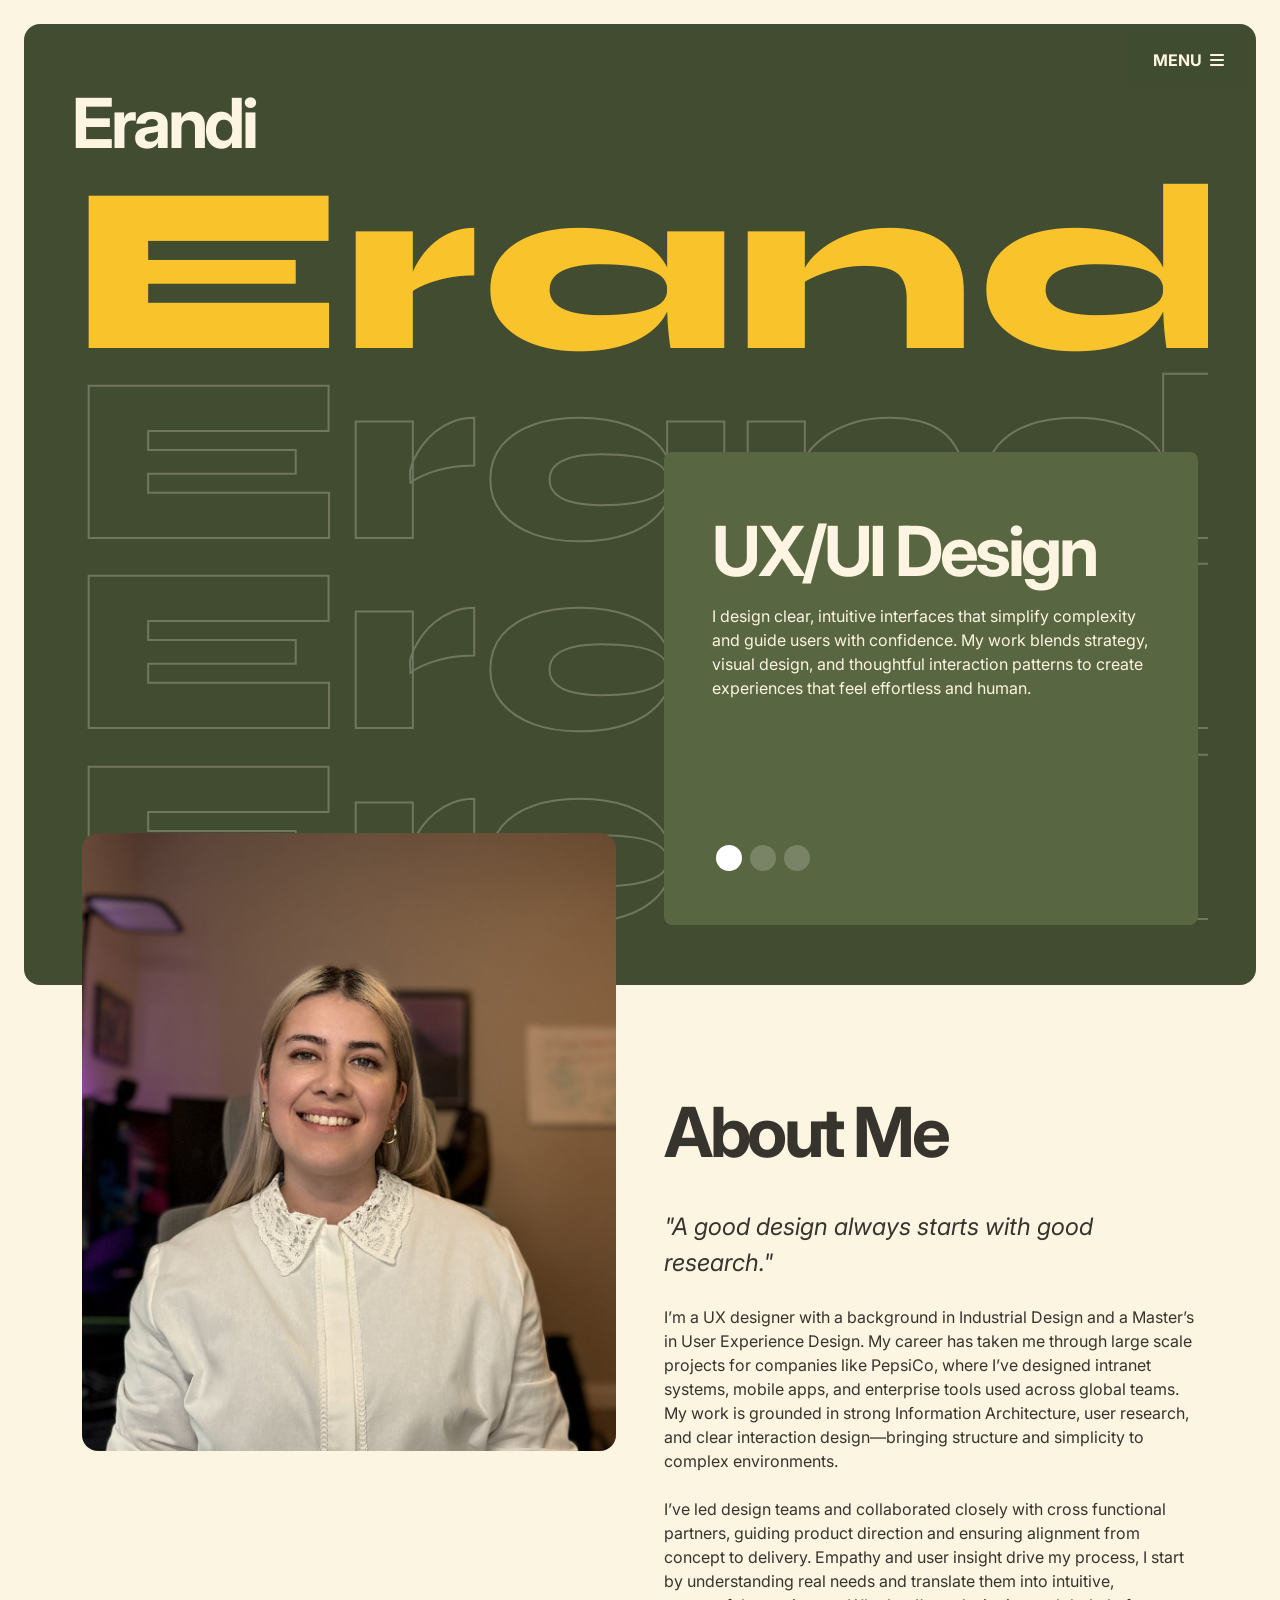
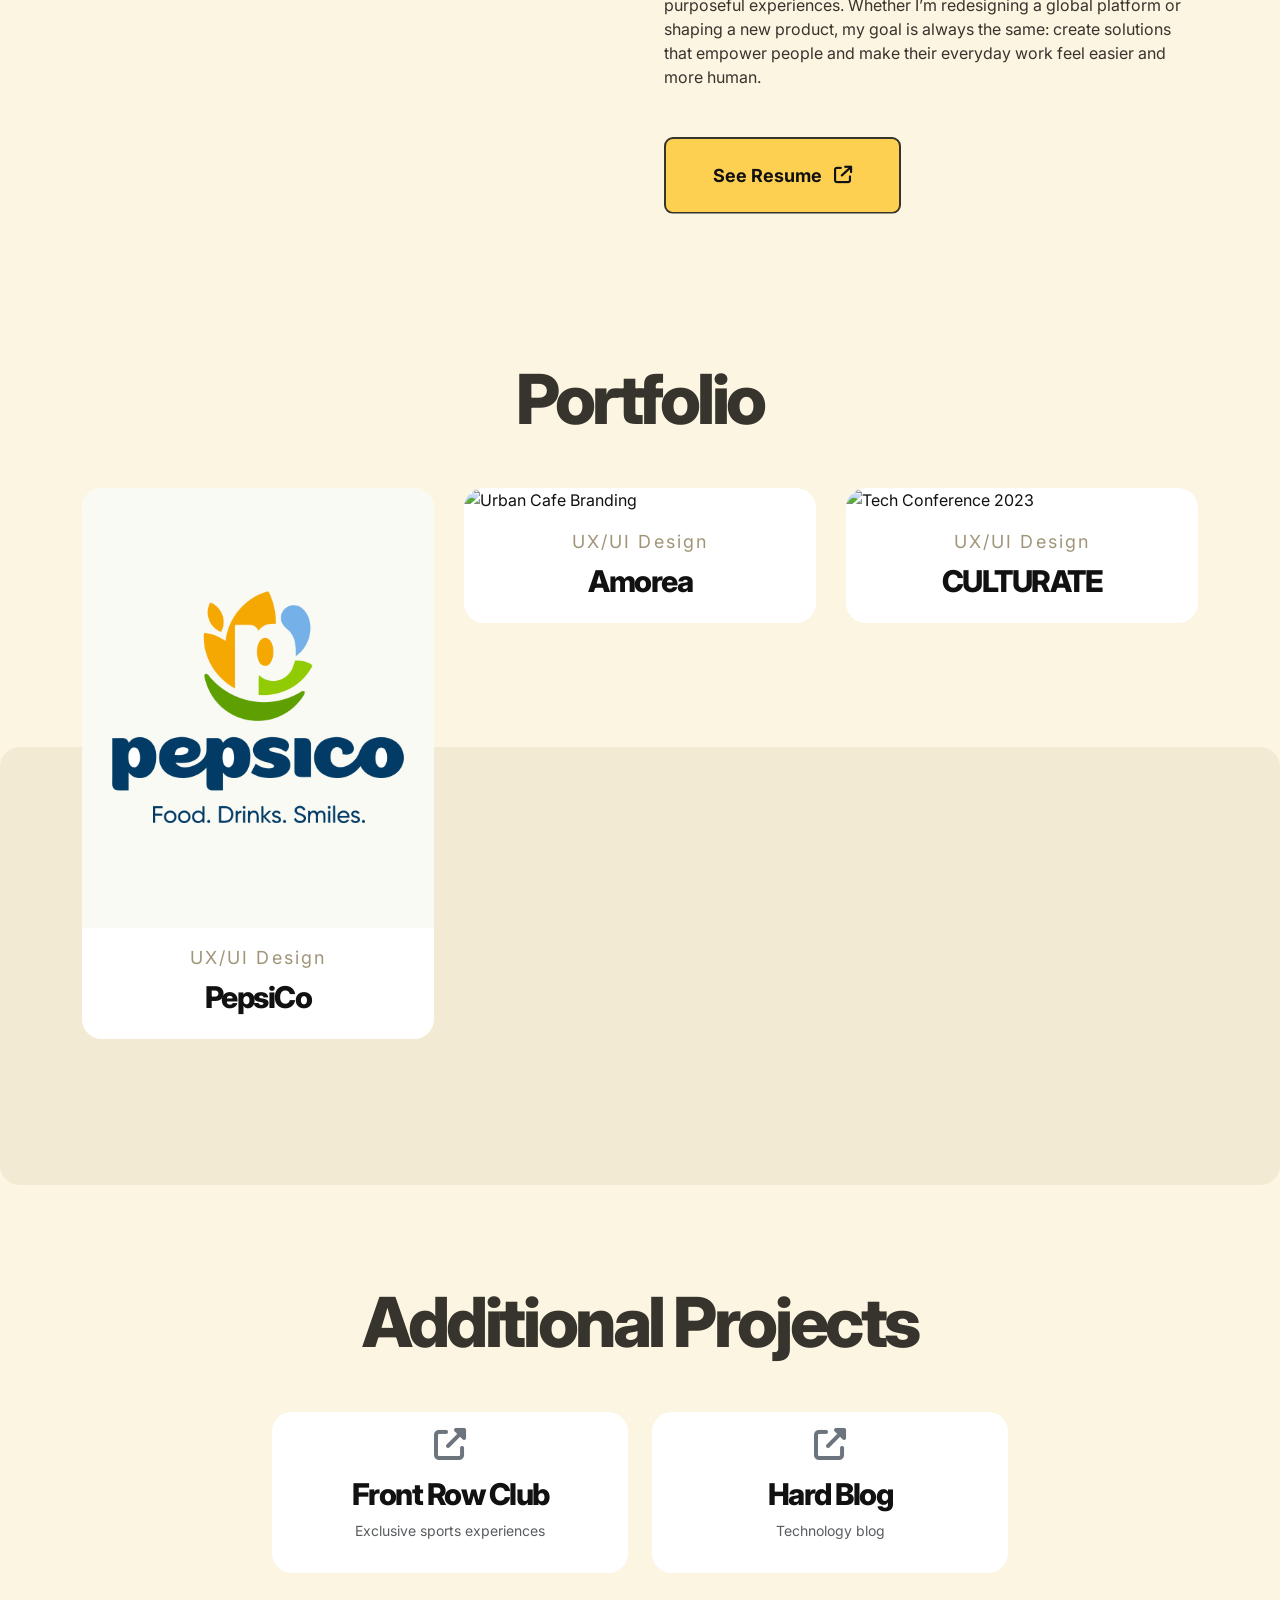
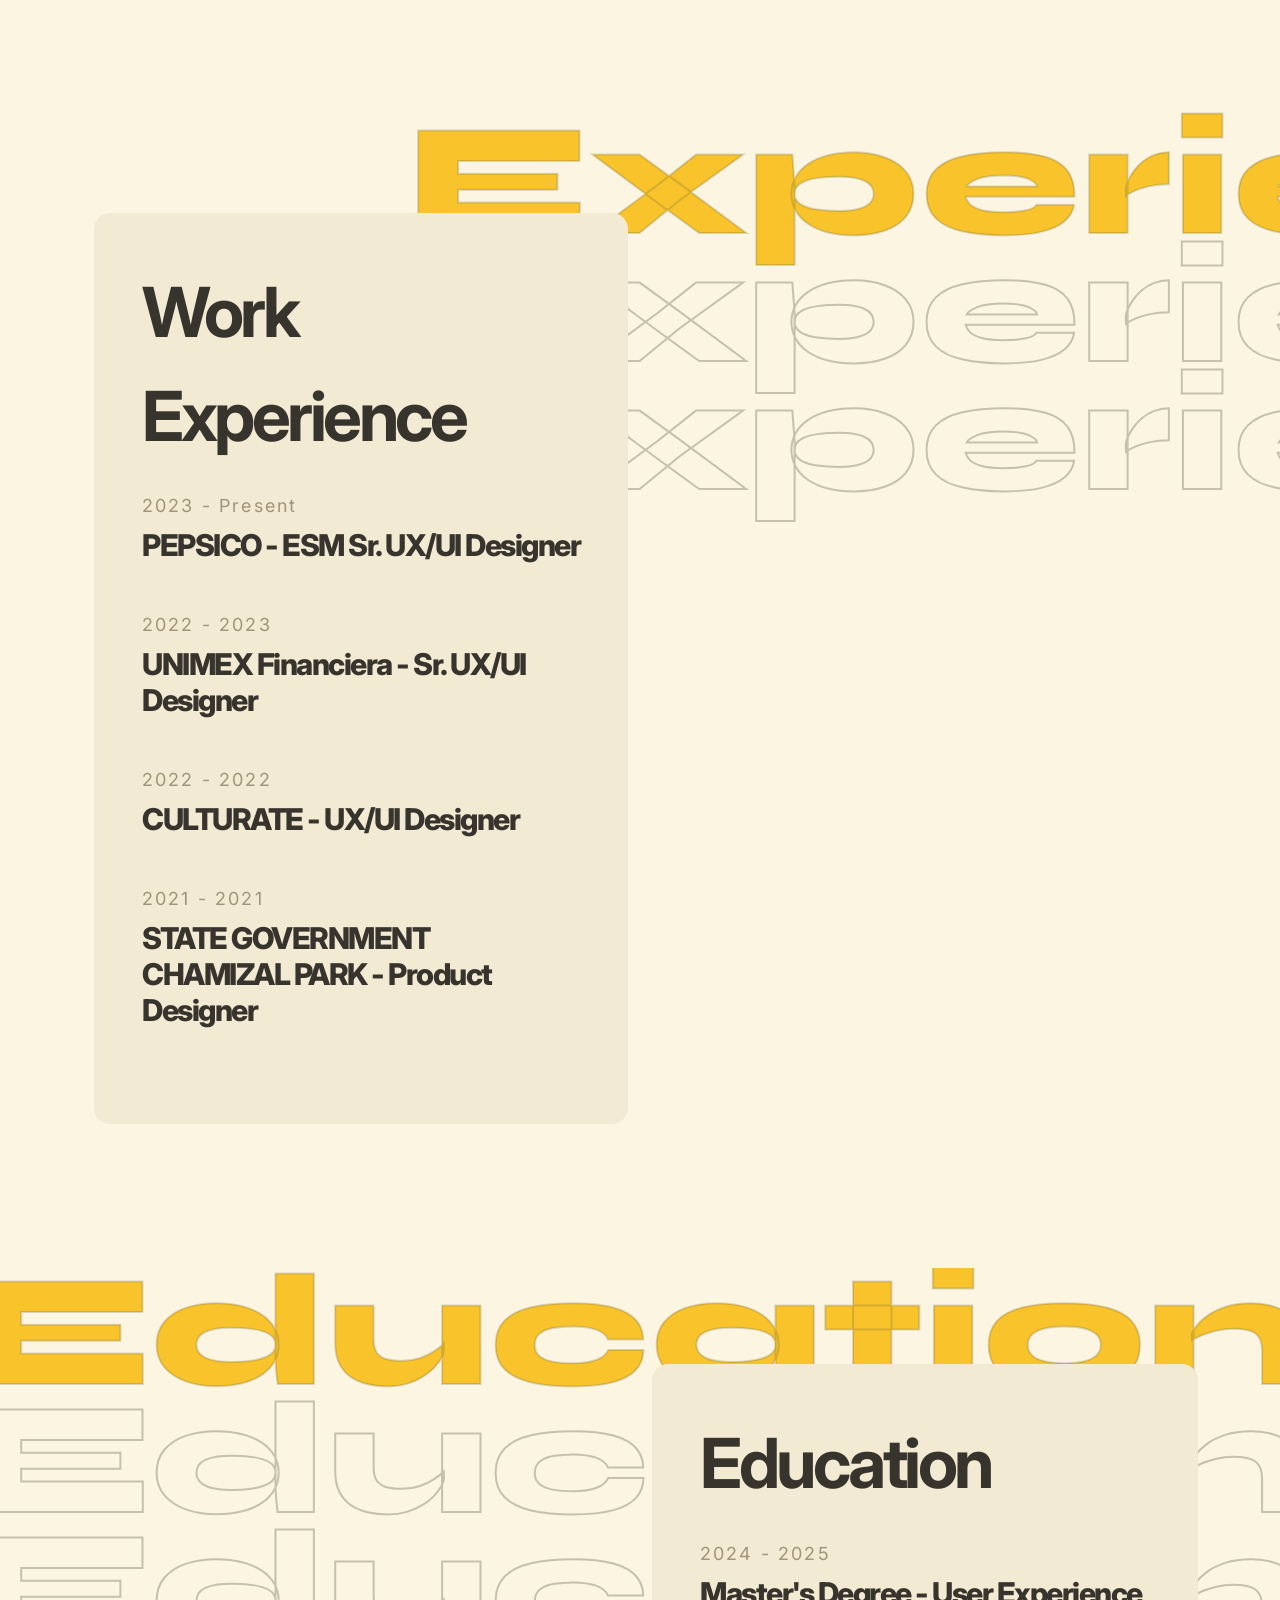
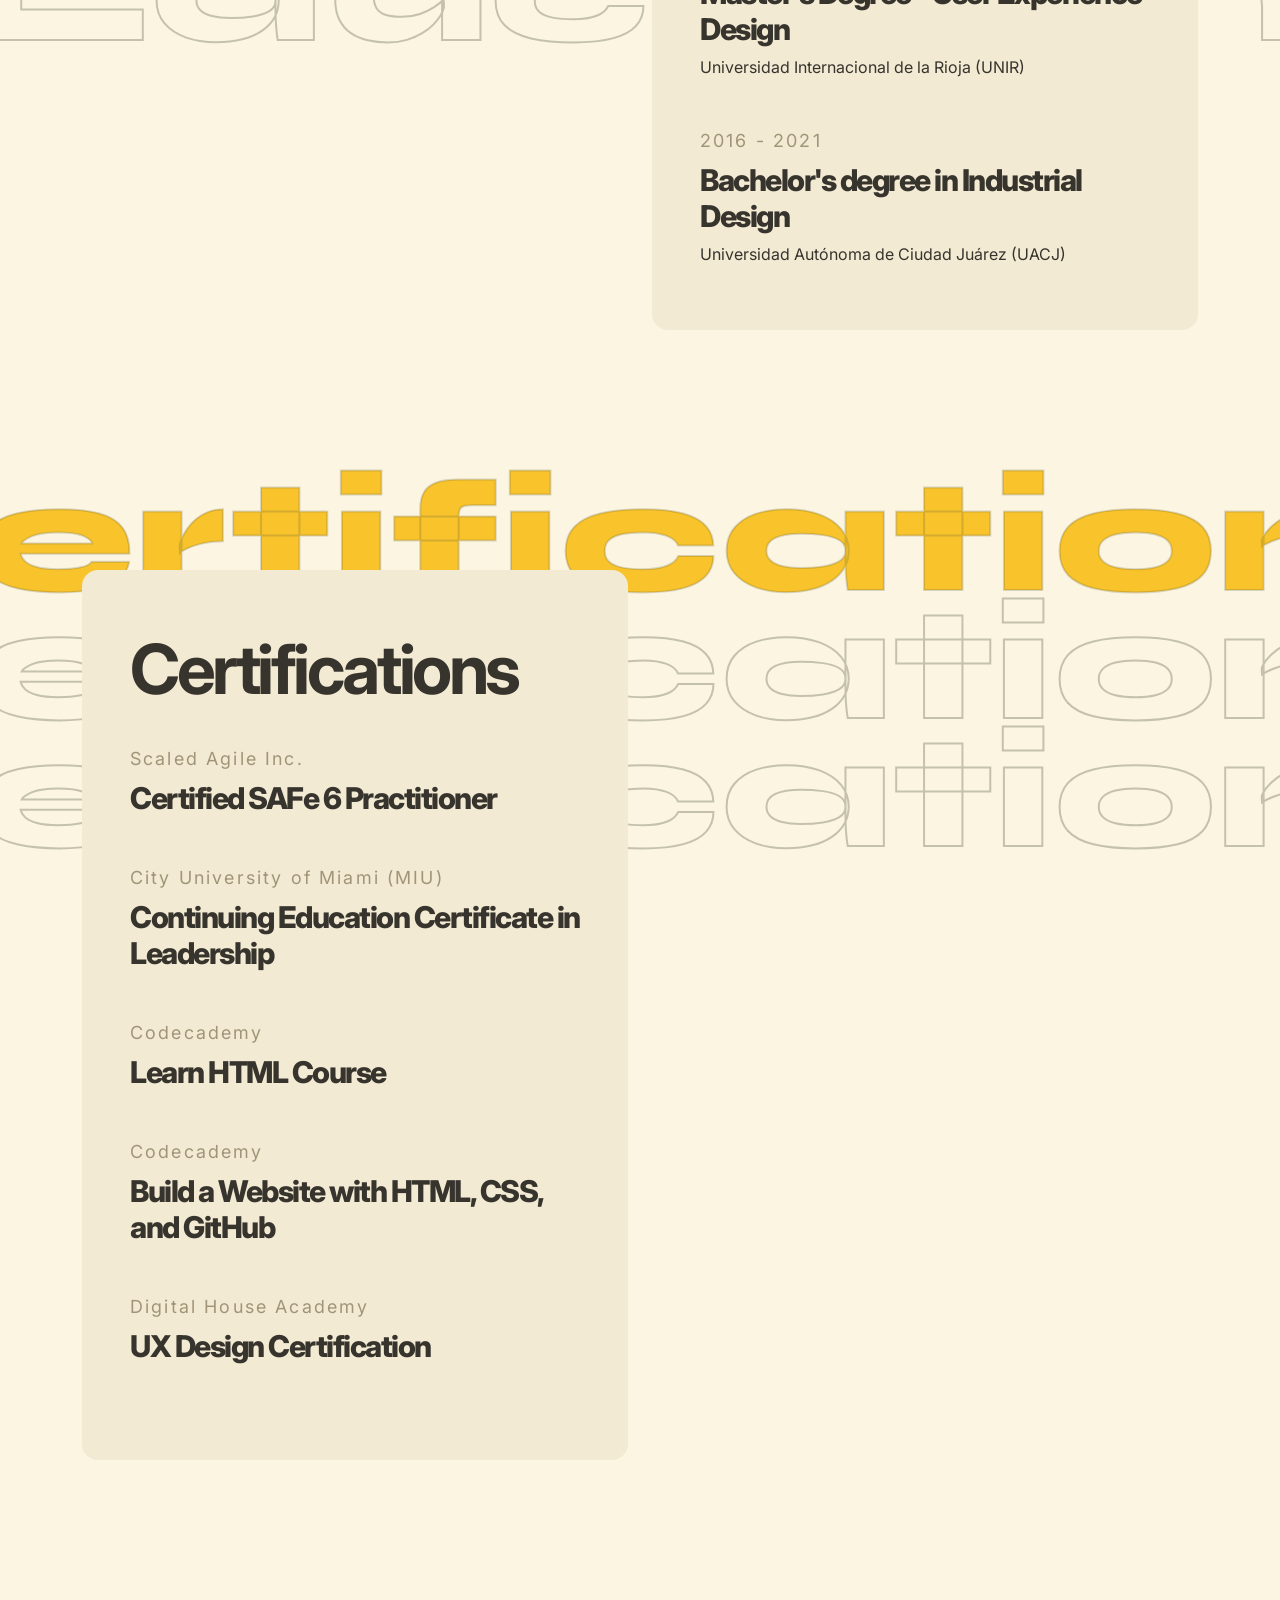
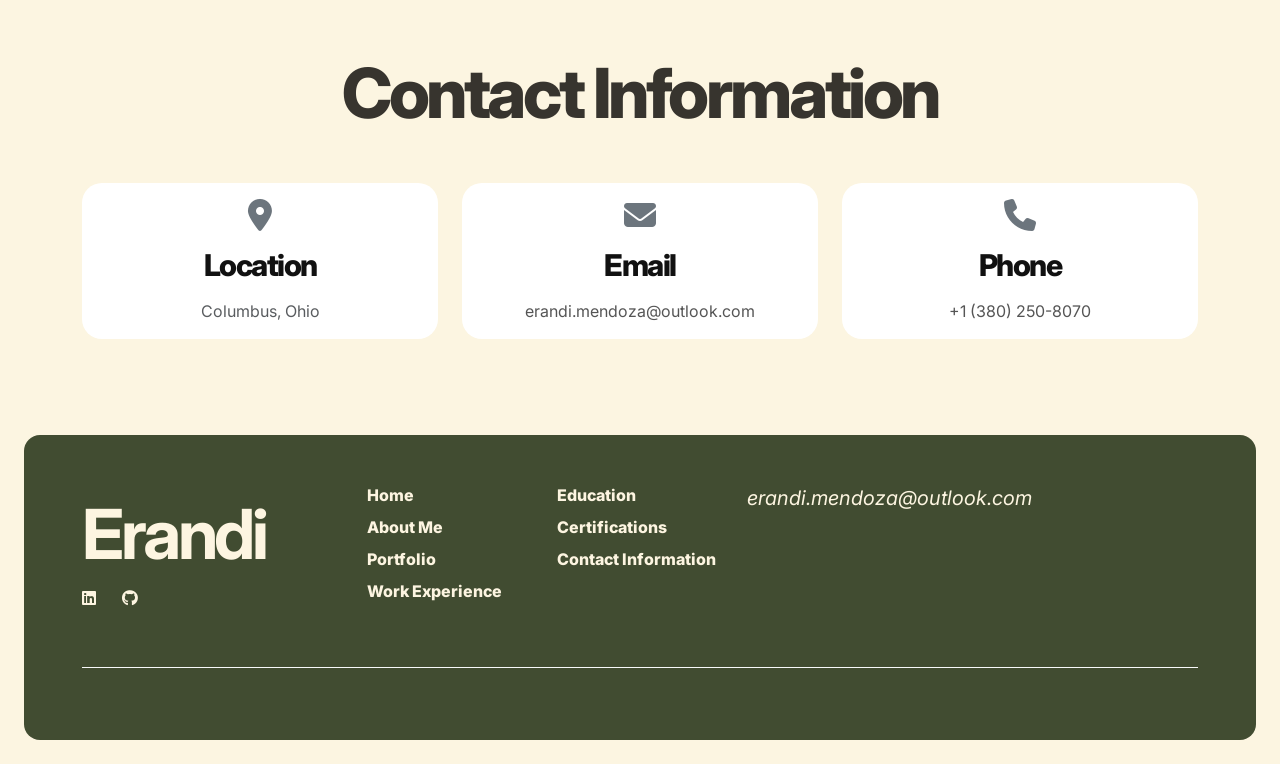
==== index.html @ 8abf5e54 "Layout changes" ====
<!DOCTYPE html>
<html lang="en">

<head>
  <meta charset="utf-8" />
  <meta name="viewport" content="width=device-width, initial-scale=1" />
  <title>Erandi M. Portfolio</title>
  <!-- Bootstrap CSS -->
  <link href="https://cdn.jsdelivr.net/npm/bootstrap@5.3.0/dist/css/bootstrap.min.css" rel="stylesheet" />
  <!-- Google Fonts -->
  <link href="https://fonts.googleapis.com/css2?family=Syne:wght@800&family=Inter:wght@400;600;700;800&display=swap"
    rel="stylesheet" />
  <!-- Font Awesome for icons -->
  <link rel="stylesheet" href="https://cdnjs.cloudflare.com/ajax/libs/font-awesome/6.4.0/css/all.min.css" />
  <!-- AOS Animation CSS -->
  <link href="https://unpkg.com/aos@2.3.1/dist/aos.css" rel="stylesheet" />
  <!-- Swiper JS CSS -->
  <link rel="stylesheet" href="https://cdn.jsdelivr.net/npm/swiper@11/swiper-bundle.min.css" />
  <!-- custom style CSS -->
  <link rel="stylesheet" href="style.css">
</head>


<body>
  <svg xmlns="http://www.w3.org/2000/svg" style="display: none;">
    <symbol xmlns="http://www.w3.org/2000/svg" id="instagram" viewBox="0 0 15 15">
      <path fill="none" stroke="currentColor"
        d="M11 3.5h1M4.5.5h6a4 4 0 0 1 4 4v6a4 4 0 0 1-4 4h-6a4 4 0 0 1-4-4v-6a4 4 0 0 1 4-4Zm3 10a3 3 0 1 1 0-6a3 3 0 0 1 0 6Z" />
    </symbol>
    <symbol xmlns="http://www.w3.org/2000/svg" id="facebook" viewBox="0 0 15 15">
      <path fill="none" stroke="currentColor"
        d="M7.5 14.5a7 7 0 1 1 0-14a7 7 0 0 1 0 14Zm0 0v-8a2 2 0 0 1 2-2h.5m-5 4h5" />
    </symbol>
    <symbol xmlns="http://www.w3.org/2000/svg" id="twitter" viewBox="0 0 15 15">
      <path fill="currentColor"
        d="m14.478 1.5l.5-.033a.5.5 0 0 0-.871-.301l.371.334Zm-.498 2.959a.5.5 0 1 0-1 0h1Zm-6.49.082h-.5h.5Zm0 .959h.5h-.5Zm-6.99 7V12a.5.5 0 0 0-.278.916L.5 12.5Zm.998-11l.469-.175a.5.5 0 0 0-.916-.048l.447.223Zm3.994 9l.354.353a.5.5 0 0 0-.195-.827l-.159.474Zm7.224-8.027l-.37.336l.18.199l.265-.04l-.075-.495Zm1.264-.94c.051.778.003 1.25-.123 1.606c-.122.345-.336.629-.723 1l.692.722c.438-.42.776-.832.974-1.388c.193-.546.232-1.178.177-2.006l-.998.066Zm0 3.654V4.46h-1v.728h1Zm-6.99-.646V5.5h1v-.959h-1Zm0 .959V6h1v-.5h-1ZM10.525 1a3.539 3.539 0 0 0-3.537 3.541h1A2.539 2.539 0 0 1 10.526 2V1Zm2.454 4.187C12.98 9.503 9.487 13 5.18 13v1c4.86 0 8.8-3.946 8.8-8.813h-1ZM1.03 1.675C1.574 3.127 3.614 6 7.49 6V5C4.174 5 2.421 2.54 1.966 1.325l-.937.35Zm.021-.398C.004 3.373-.157 5.407.604 7.139c.759 1.727 2.392 3.055 4.73 3.835l.317-.948c-2.155-.72-3.518-1.892-4.132-3.29c-.612-1.393-.523-3.11.427-5.013l-.895-.446Zm4.087 8.87C4.536 10.75 2.726 12 .5 12v1c2.566 0 4.617-1.416 5.346-2.147l-.708-.706Zm7.949-8.009A3.445 3.445 0 0 0 10.526 1v1c.721 0 1.37.311 1.82.809l.74-.671Zm-.296.83a3.513 3.513 0 0 0 2.06-1.134l-.744-.668a2.514 2.514 0 0 1-1.466.813l.15.989ZM.222 12.916C1.863 14.01 3.583 14 5.18 14v-1c-1.63 0-3.048-.011-4.402-.916l-.556.832Z" />
    </symbol>
    <symbol xmlns="http://www.w3.org/2000/svg" id="pinterest" viewBox="0 0 15 15">
      <path fill="none" stroke="currentColor"
        d="m4.5 13.5l3-7m-3.236 3a2.989 2.989 0 0 1-.764-2V7A3.5 3.5 0 0 1 7 3.5h1A3.5 3.5 0 0 1 11.5 7v.5a3 3 0 0 1-3 3a2.081 2.081 0 0 1-1.974-1.423L6.5 9m1 5.5a7 7 0 1 1 0-14a7 7 0 0 1 0 14Z" />
    </symbol>
    <symbol xmlns="http://www.w3.org/2000/svg" id="youtube" viewBox="0 0 15 15">
      <path fill="currentColor"
        d="m1.61 12.738l-.104.489l.105-.489Zm11.78 0l.104.489l-.105-.489Zm0-10.476l.104-.489l-.105.489Zm-11.78 0l.106.489l-.105-.489ZM6.5 5.5l.277-.416A.5.5 0 0 0 6 5.5h.5Zm0 4H6a.5.5 0 0 0 .777.416L6.5 9.5Zm3-2l.277.416a.5.5 0 0 0 0-.832L9.5 7.5ZM0 3.636v7.728h1V3.636H0Zm15 7.728V3.636h-1v7.728h1ZM1.506 13.227c3.951.847 8.037.847 11.988 0l-.21-.978a27.605 27.605 0 0 1-11.568 0l-.21.978ZM13.494 1.773a28.606 28.606 0 0 0-11.988 0l.21.978a27.607 27.607 0 0 1 11.568 0l.21-.978ZM15 3.636c0-.898-.628-1.675-1.506-1.863l-.21.978c.418.09.716.458.716.885h1Zm-1 7.728a.905.905 0 0 1-.716.885l.21.978A1.905 1.905 0 0 0 15 11.364h-1Zm-14 0c0 .898.628 1.675 1.506 1.863l.21-.978A.905.905 0 0 1 1 11.364H0Zm1-7.728c0-.427.298-.796.716-.885l-.21-.978A1.905 1.905 0 0 0 0 3.636h1ZM6 5.5v4h1v-4H6Zm.777 4.416l3-2l-.554-.832l-3 2l.554.832Zm3-2.832l-3-2l-.554.832l3 2l.554-.832Z" />
    </symbol>
    <symbol xmlns="http://www.w3.org/2000/svg" id="dribble" viewBox="0 0 15 15">
      <path fill="none" stroke="currentColor" stroke-linecap="round" stroke-linejoin="round"
        d="M4.839 1.024c3.346 4.041 5.096 7.922 5.704 12.782M.533 6.82c5.985-.138 9.402-1.083 11.97-4.216M2.7 12.594c3.221-4.902 7.171-5.65 11.755-4.293M14.5 7.5a7 7 0 1 0-14 0a7 7 0 0 0 14 0Z" />
    </symbol>
    <symbol xmlns="http://www.w3.org/2000/svg" id="calendar" viewBox="0 0 24 24">
      <g fill="none" stroke="currentColor" stroke-linecap="round" stroke-linejoin="round" stroke-width="2">
        <rect width="20" height="18" x="2" y="4" rx="4" />
        <path d="M8 2v4m8-4v4M2 10h20" />
      </g>
    </symbol>
    <symbol xmlns="http://www.w3.org/2000/svg" id="shopping-bag" viewBox="0 0 24 24">
      <g fill="none" stroke="currentColor" stroke-linecap="round" stroke-linejoin="round" stroke-width="2">
        <path
          d="M3.977 9.84A2 2 0 0 1 5.971 8h12.058a2 2 0 0 1 1.994 1.84l.803 10A2 2 0 0 1 18.833 22H5.167a2 2 0 0 1-1.993-2.16l.803-10Z" />
        <path d="M16 11V6a4 4 0 0 0-4-4v0a4 4 0 0 0-4 4v5" />
      </g>
    </symbol>
    <symbol xmlns="http://www.w3.org/2000/svg" id="gift" viewBox="0 0 24 24">
      <g fill="none" stroke="currentColor" stroke-linecap="round" stroke-linejoin="round" stroke-width="2">
        <rect width="18" height="14" x="3" y="8" rx="2" />
        <path d="M12 5a3 3 0 1 0-3 3m6 0a3 3 0 1 0-3-3m0 0v17m9-7H3" />
      </g>
    </symbol>
    <symbol xmlns="http://www.w3.org/2000/svg" id="arrow-cycle" viewBox="0 0 24 24">
      <g fill="none" stroke="currentColor" stroke-linecap="round" stroke-linejoin="round" stroke-width="2">
        <path
          d="M22 12c0 6-4.39 10-9.806 10C7.792 22 4.24 19.665 3 16m-1-4C2 6 6.39 2 11.806 2C16.209 2 19.76 4.335 21 8" />
        <path d="m7 17l-4-1l-1 4M17 7l4 1l1-4" />
      </g>
    </symbol>
    <symbol xmlns="http://www.w3.org/2000/svg" id="link" viewBox="0 0 24 24">
      <path fill="currentColor"
        d="M12 19a1 1 0 1 0-1-1a1 1 0 0 0 1 1Zm5 0a1 1 0 1 0-1-1a1 1 0 0 0 1 1Zm0-4a1 1 0 1 0-1-1a1 1 0 0 0 1 1Zm-5 0a1 1 0 1 0-1-1a1 1 0 0 0 1 1Zm7-12h-1V2a1 1 0 0 0-2 0v1H8V2a1 1 0 0 0-2 0v1H5a3 3 0 0 0-3 3v14a3 3 0 0 0 3 3h14a3 3 0 0 0 3-3V6a3 3 0 0 0-3-3Zm1 17a1 1 0 0 1-1 1H5a1 1 0 0 1-1-1v-9h16Zm0-11H4V6a1 1 0 0 1 1-1h1v1a1 1 0 0 0 2 0V5h8v1a1 1 0 0 0 2 0V5h1a1 1 0 0 1 1 1ZM7 15a1 1 0 1 0-1-1a1 1 0 0 0 1 1Zm0 4a1 1 0 1 0-1-1a1 1 0 0 0 1 1Z" />
    </symbol>
    <symbol xmlns="http://www.w3.org/2000/svg" id="arrow-left" viewBox="0 0 24 24">
      <path fill="currentColor"
        d="M17 11H9.41l3.3-3.29a1 1 0 1 0-1.42-1.42l-5 5a1 1 0 0 0-.21.33a1 1 0 0 0 0 .76a1 1 0 0 0 .21.33l5 5a1 1 0 0 0 1.42 0a1 1 0 0 0 0-1.42L9.41 13H17a1 1 0 0 0 0-2Z" />
    </symbol>
    <symbol xmlns="http://www.w3.org/2000/svg" id="arrow-right" viewBox="0 0 24 24">
      <path fill="currentColor"
        d="M17.92 11.62a1 1 0 0 0-.21-.33l-5-5a1 1 0 0 0-1.42 1.42l3.3 3.29H7a1 1 0 0 0 0 2h7.59l-3.3 3.29a1 1 0 0 0 0 1.42a1 1 0 0 0 1.42 0l5-5a1 1 0 0 0 .21-.33a1 1 0 0 0 0-.76Z" />
    </symbol>
    <symbol xmlns="http://www.w3.org/2000/svg" id="play" viewBox="0 0 24 24">
      <g fill="none" fill-rule="evenodd">
        <path
          d="M24 0v24H0V0h24ZM12.593 23.258l-.011.002l-.071.035l-.02.004l-.014-.004l-.071-.035c-.01-.004-.019-.001-.024.005l-.004.01l-.017.428l.005.02l.01.013l.104.074l.015.004l.012-.004l.104-.074l.012-.016l.004-.017l-.017-.427c-.002-.01-.009-.017-.017-.018Zm.265-.113l-.013.002l-.185.093l-.01.01l-.003.011l.018.43l.005.012l.008.007l.201.093c.012.004.023 0 .029-.008l.004-.014l-.034-.614c-.003-.012-.01-.02-.02-.022Zm-.715.002a.023.023 0 0 0-.027.006l-.006.014l-.034.614c0 .012.007.02.017.024l.015-.002l.201-.093l.01-.008l.004-.011l.017-.43l-.003-.012l-.01-.01l-.184-.092Z" />
        <path fill="currentColor"
          d="M5.669 4.76a1.469 1.469 0 0 1 2.04-1.177c1.062.454 3.442 1.533 6.462 3.276c3.021 1.744 5.146 3.267 6.069 3.958c.788.591.79 1.763.001 2.356c-.914.687-3.013 2.19-6.07 3.956c-3.06 1.766-5.412 2.832-6.464 3.28c-.906.387-1.92-.2-2.038-1.177c-.138-1.142-.396-3.735-.396-7.237c0-3.5.257-6.092.396-7.235Z" />
      </g>
    </symbol>
    <symbol xmlns="http://www.w3.org/2000/svg" id="category" viewBox="0 0 24 24">
      <path fill="currentColor"
        d="M19 5.5h-6.28l-.32-1a3 3 0 0 0-2.84-2H5a3 3 0 0 0-3 3v13a3 3 0 0 0 3 3h14a3 3 0 0 0 3-3v-10a3 3 0 0 0-3-3Zm1 13a1 1 0 0 1-1 1H5a1 1 0 0 1-1-1v-13a1 1 0 0 1 1-1h4.56a1 1 0 0 1 .95.68l.54 1.64a1 1 0 0 0 .95.68h7a1 1 0 0 1 1 1Z" />
    </symbol>
    <symbol xmlns="http://www.w3.org/2000/svg" id="calendar" viewBox="0 0 24 24">
      <path fill="currentColor"
        d="M19 4h-2V3a1 1 0 0 0-2 0v1H9V3a1 1 0 0 0-2 0v1H5a3 3 0 0 0-3 3v12a3 3 0 0 0 3 3h14a3 3 0 0 0 3-3V7a3 3 0 0 0-3-3Zm1 15a1 1 0 0 1-1 1H5a1 1 0 0 1-1-1v-7h16Zm0-9H4V7a1 1 0 0 1 1-1h2v1a1 1 0 0 0 2 0V6h6v1a1 1 0 0 0 2 0V6h2a1 1 0 0 1 1 1Z" />
    </symbol>
    <symbol xmlns="http://www.w3.org/2000/svg" id="heart" viewBox="0 0 24 24">
      <path fill="currentColor"
        d="M20.16 4.61A6.27 6.27 0 0 0 12 4a6.27 6.27 0 0 0-8.16 9.48l7.45 7.45a1 1 0 0 0 1.42 0l7.45-7.45a6.27 6.27 0 0 0 0-8.87Zm-1.41 7.46L12 18.81l-6.75-6.74a4.28 4.28 0 0 1 3-7.3a4.25 4.25 0 0 1 3 1.25a1 1 0 0 0 1.42 0a4.27 4.27 0 0 1 6 6.05Z" />
    </symbol>
    <symbol xmlns="http://www.w3.org/2000/svg" id="plus" viewBox="0 0 24 24">
      <path fill="currentColor" d="M19 11h-6V5a1 1 0 0 0-2 0v6H5a1 1 0 0 0 0 2h6v6a1 1 0 0 0 2 0v-6h6a1 1 0 0 0 0-2Z" />
    </symbol>
    <symbol xmlns="http://www.w3.org/2000/svg" id="minus" viewBox="0 0 24 24">
      <path fill="currentColor" d="M19 11H5a1 1 0 0 0 0 2h14a1 1 0 0 0 0-2Z" />
    </symbol>
    <symbol xmlns="http://www.w3.org/2000/svg" id="cart" viewBox="0 0 24 24">
      <path fill="currentColor"
        d="M8.5 19a1.5 1.5 0 1 0 1.5 1.5A1.5 1.5 0 0 0 8.5 19ZM19 16H7a1 1 0 0 1 0-2h8.491a3.013 3.013 0 0 0 2.885-2.176l1.585-5.55A1 1 0 0 0 19 5H6.74a3.007 3.007 0 0 0-2.82-2H3a1 1 0 0 0 0 2h.921a1.005 1.005 0 0 1 .962.725l.155.545v.005l1.641 5.742A3 3 0 0 0 7 18h12a1 1 0 0 0 0-2Zm-1.326-9l-1.22 4.274a1.005 1.005 0 0 1-.963.726H8.754l-.255-.892L7.326 7ZM16.5 19a1.5 1.5 0 1 0 1.5 1.5a1.5 1.5 0 0 0-1.5-1.5Z" />
    </symbol>
    <symbol xmlns="http://www.w3.org/2000/svg" id="check" viewBox="0 0 24 24">
      <path fill="currentColor"
        d="M18.71 7.21a1 1 0 0 0-1.42 0l-7.45 7.46l-3.13-3.14A1 1 0 1 0 5.29 13l3.84 3.84a1 1 0 0 0 1.42 0l8.16-8.16a1 1 0 0 0 0-1.47Z" />
    </symbol>
    <symbol xmlns="http://www.w3.org/2000/svg" id="trash" viewBox="0 0 24 24">
      <path fill="currentColor"
        d="M10 18a1 1 0 0 0 1-1v-6a1 1 0 0 0-2 0v6a1 1 0 0 0 1 1ZM20 6h-4V5a3 3 0 0 0-3-3h-2a3 3 0 0 0-3 3v1H4a1 1 0 0 0 0 2h1v11a3 3 0 0 0 3 3h8a3 3 0 0 0 3-3V8h1a1 1 0 0 0 0-2ZM10 5a1 1 0 0 1 1-1h2a1 1 0 0 1 1 1v1h-4Zm7 14a1 1 0 0 1-1 1H8a1 1 0 0 1-1-1V8h10Zm-3-1a1 1 0 0 0 1-1v-6a1 1 0 0 0-2 0v6a1 1 0 0 0 1 1Z" />
    </symbol>
    <symbol xmlns="http://www.w3.org/2000/svg" id="star-outline" viewBox="0 0 15 15">
      <path fill="none" stroke="currentColor" stroke-linecap="round" stroke-linejoin="round"
        d="M7.5 9.804L5.337 11l.413-2.533L4 6.674l2.418-.37L7.5 4l1.082 2.304l2.418.37l-1.75 1.793L9.663 11L7.5 9.804Z" />
    </symbol>
    <symbol xmlns="http://www.w3.org/2000/svg" id="star-solid" viewBox="0 0 15 15">
      <path fill="currentColor"
        d="M7.953 3.788a.5.5 0 0 0-.906 0L6.08 5.85l-2.154.33a.5.5 0 0 0-.283.843l1.574 1.613l-.373 2.284a.5.5 0 0 0 .736.518l1.92-1.063l1.921 1.063a.5.5 0 0 0 .736-.519l-.373-2.283l1.574-1.613a.5.5 0 0 0-.283-.844L8.921 5.85l-.968-2.062Z" />
    </symbol>
    <symbol xmlns="http://www.w3.org/2000/svg" id="search" viewBox="0 0 24 24">
      <path fill="currentColor"
        d="M21.71 20.29L18 16.61A9 9 0 1 0 16.61 18l3.68 3.68a1 1 0 0 0 1.42 0a1 1 0 0 0 0-1.39ZM11 18a7 7 0 1 1 7-7a7 7 0 0 1-7 7Z" />
    </symbol>
    <symbol xmlns="http://www.w3.org/2000/svg" id="user" viewBox="0 0 24 24">
      <path fill="currentColor"
        d="M15.71 12.71a6 6 0 1 0-7.42 0a10 10 0 0 0-6.22 8.18a1 1 0 0 0 2 .22a8 8 0 0 1 15.9 0a1 1 0 0 0 1 .89h.11a1 1 0 0 0 .88-1.1a10 10 0 0 0-6.25-8.19ZM12 12a4 4 0 1 1 4-4a4 4 0 0 1-4 4Z" />
    </symbol>
    <symbol xmlns="http://www.w3.org/2000/svg" id="close" viewBox="0 0 15 15">
      <path fill="currentColor"
        d="M7.953 3.788a.5.5 0 0 0-.906 0L6.08 5.85l-2.154.33a.5.5 0 0 0-.283.843l1.574 1.613l-.373 2.284a.5.5 0 0 0 .736.518l1.92-1.063l1.921 1.063a.5.5 0 0 0 .736-.519l-.373-2.283l1.574-1.613a.5.5 0 0 0-.283-.844L8.921 5.85l-.968-2.062Z" />
    </symbol>
    <symbol xmlns="http://www.w3.org/2000/svg" id="quote" viewBox="0 0 448 512">
      <path fill="currentColor"
        d="M0 216C0 149.7 53.7 96 120 96h8c17.7 0 32 14.3 32 32s-14.3 32-32 32h-8c-30.9 0-56 25.1-56 56v8h64c35.3 0 64 28.7 64 64v64c0 35.3-28.7 64-64 64H64c-35.3 0-64-28.7-64-64V216zm256 0c0-66.3 53.7-120 120-120h8c17.7 0 32 14.3 32 32s-14.3 32-32 32h-8c-30.9 0-56 25.1-56 56v8h64c35.3 0 64 28.7 64 64v64c0 35.3-28.7 64-64 64h-64c-35.3 0-64-28.7-64-64V216z" />
    </symbol>
    <symbol xmlns="http://www.w3.org/2000/svg" id="folder" viewBox="0 0 18 18" fill="none">
      <path
        d="M14.0946 4.04689H9.56953L9.33895 3.3259C9.18947 2.90285 8.9122 2.53678 8.54555 2.27842C8.1789 2.02006 7.74102 1.8822 7.29258 1.88393H4.00687C3.43356 1.88393 2.88374 2.11181 2.47835 2.51744C2.07296 2.92308 1.84521 3.47324 1.84521 4.04689V13.4197C1.84521 13.9934 2.07296 14.5435 2.47835 14.9492C2.88374 15.3548 3.43356 15.5827 4.00687 15.5827H14.0946C14.6679 15.5827 15.2177 15.3548 15.6231 14.9492C16.0285 14.5435 16.2562 13.9934 16.2562 13.4197V6.20985C16.2562 5.6362 16.0285 5.08604 15.6231 4.68041C15.2177 4.27477 14.6679 4.04689 14.0946 4.04689ZM14.8151 13.4197C14.8151 13.6109 14.7392 13.7943 14.6041 13.9295C14.469 14.0648 14.2857 14.1407 14.0946 14.1407H4.00687C3.81577 14.1407 3.63249 14.0648 3.49736 13.9295C3.36223 13.7943 3.28632 13.6109 3.28632 13.4197V4.04689C3.28632 3.85567 3.36223 3.67229 3.49736 3.53707C3.63249 3.40186 3.81577 3.3259 4.00687 3.3259H7.29258C7.44364 3.32551 7.591 3.37264 7.71384 3.46061C7.83667 3.54859 7.92877 3.67297 7.97711 3.81617L8.3662 4.99859C8.41454 5.1418 8.50664 5.26618 8.62947 5.35415C8.75231 5.44213 8.89967 5.48925 9.05073 5.48886H14.0946C14.2857 5.48886 14.469 5.56483 14.6041 5.70004C14.7392 5.83525 14.8151 6.01863 14.8151 6.20985V13.4197Z"
        fill="black" />
    </symbol>
    <symbol xmlns="http://www.w3.org/2000/svg" id="clock" viewBox="0 0 18 18" fill="none">
      <path
        d="M11.0931 9.19042L9.58134 8.3173V5.12838C9.58134 4.93716 9.50543 4.75377 9.3703 4.61856C9.23517 4.48335 9.05189 4.40739 8.86079 4.40739C8.66969 4.40739 8.48641 4.48335 8.35128 4.61856C8.21615 4.75377 8.14024 4.93716 8.14024 5.12838V8.73331C8.14024 8.85987 8.17354 8.9842 8.23678 9.0938C8.30002 9.2034 8.39098 9.29441 8.50051 9.35769L10.3725 10.4392C10.4545 10.4873 10.5452 10.5186 10.6393 10.5315C10.7335 10.5444 10.8292 10.5385 10.9211 10.5142C11.013 10.4899 11.0991 10.4477 11.1746 10.3899C11.2501 10.3322 11.3134 10.26 11.3609 10.1777C11.4084 10.0953 11.4392 10.0044 11.4515 9.91012C11.4637 9.81583 11.4572 9.72004 11.4323 9.62828C11.4074 9.53652 11.3646 9.45059 11.3064 9.37544C11.2482 9.3003 11.1757 9.23741 11.0931 9.19042ZM8.86079 1.52344C7.43567 1.52344 6.04256 1.94629 4.85762 2.73852C3.67268 3.53075 2.74913 4.65678 2.20376 5.97421C1.6584 7.29165 1.5157 8.74131 1.79373 10.1399C2.07175 11.5385 2.75801 12.8231 3.76572 13.8315C4.77343 14.8398 6.05733 15.5265 7.45506 15.8047C8.8528 16.0828 10.3016 15.9401 11.6182 15.3944C12.9349 14.8487 14.0602 13.9246 14.852 12.7389C15.6437 11.5532 16.0663 10.1593 16.0663 8.73331C16.0642 6.82178 15.3044 4.98914 13.9535 3.63748C12.6027 2.28582 10.7712 1.52554 8.86079 1.52344ZM8.86079 14.5012C7.7207 14.5012 6.60621 14.1629 5.65826 13.5291C4.7103 12.8954 3.97146 11.9945 3.53517 10.9406C3.09887 9.88665 2.98472 8.72691 3.20714 7.60805C3.42956 6.48919 3.97857 5.46145 4.78474 4.65479C5.5909 3.84814 6.61802 3.2988 7.73621 3.07624C8.8544 2.85369 10.0134 2.96791 11.0667 3.40447C12.12 3.84103 13.0203 4.58031 13.6537 5.52884C14.2871 6.47737 14.6252 7.59253 14.6252 8.73331C14.6233 10.2625 14.0154 11.7284 12.9347 12.8097C11.8541 13.891 10.389 14.4993 8.86079 14.5012Z"
        fill="black" />
    </symbol>
  </svg>
  <!-- Fullscreen Menu Overlay -->
  <div id="fullscreenMenu" class="fullscreen-menu-overlay">
    <div class="container h-100">
      <div class="row h-100 align-items-center">
        <div class="col-lg-7">
          <button id="closeMenuBtn" class="close-menu-btn position-absolute top-0 end-0 m-4">
            <i class="fas fa-times fs-1"></i>
          </button>

          <nav class="fullscreen-menu-nav">
            <ul class="list-unstyled">
              <li><a href="#Home" class="menu-link">Home</a></li>
              <li><a href="#About" class="menu-link">About Me</a></li>
              <li><a href="#Portfolio" class="menu-link">Portfolio</a></li>
              <li><a href="#Experience" class="menu-link">Work Experience</a></li>
              <li><a href="#Education" class="menu-link">Education</a></li>
              <li><a href="#Certifications" class="menu-link">Certifications</a></li>
              <li><a href="#Contact" class="menu-link">Contact Information</a></li>
            </ul>
          </nav>

          <div class="menu-social-links mt-5">
            <a href="https://www.linkedin.com/in/erandi-mendoza-p/" target="_blank" class="social-link"><i class="fab fa-linkedin"></i></a>
          </div>
        </div>
        </div>
      </div>
    </div>
  </div>

  <!-- Header/Hero Section -->
  <header class="position-relative" id="Home">
    <div class="bg-dark-custom p-2 p-lg-5 m-3 m-lg-4 rounded-4">

      <nav class="d-flex justify-content-between">
        <div class="text-light-custom content-title fw-bold" data-aos="fade-right" data-aos-duration="1000">Erandi</div>

        <button class="menu-toggle-btn btn d-flex align-items-center gap-2" data-aos="fade-left"
          data-aos-duration="1000">
          <span class="text-light-custom fw-bold">MENU</span>
          <i class="fas fa-bars text-light-custom"></i>
        </button>
      </nav>

      <div class="w-100 text-center overflow-hidden">
        <div class="syne-font hero-title text-yellow" data-aos="fade-up">Erandi</div>
        <div class="syne-font hero-title hero-bg-text" data-aos="fade-up" data-aos-delay="200">Erandi</div>
        <div class="syne-font hero-title hero-bg-text" data-aos="fade-up" data-aos-delay="400">Erandi</div>
        <div class="syne-font hero-title hero-bg-text" data-aos="fade-up" data-aos-delay="600">Erandi</div>
      </div>

      <div class="banner-content">
        <div class="container">
          <div class="row g-lg-5">
            <div class="col-md-6"></div>
            <div class="col-md-6">
              <div data-aos="text-reveal-up" data-aos-delay="1000"
                class="text-animation m-0 bg-primary-subtle p-4 p-lg-5 rounded-3">
                <div class="swiper servicesSwiper">
                  <div class="swiper-wrapper">
                    <div class="swiper-slide">
                      <div class="text-light-custom content-title fw-bold">UX/UI Design</div>
                      <p class="text-light-custom mb-4">
                       I design clear, intuitive interfaces that simplify complexity and guide users with confidence. 
                       My work blends strategy, visual design, and thoughtful interaction patterns to create experiences 
                       that feel effortless and human. 
                      </p>
                    </div>
                    <div class="swiper-slide">
                      <div class="text-light-custom content-title fw-bold">Information Architecture</div>
                      <p class="text-light-custom mb-4">
                        I bring structure to messy systems, organizing information in a way that feels natural and easy to navigate. 
                        I focus on clarity, hierarchy, and logic so users always know where they are and what comes next.
                      </p>
                    </div>
                    <div class="swiper-slide">
                      <div class="text-light-custom content-title fw-bold">User Research</div>
                      <p class="text-light-custom mb-4">
                        I ground every decision in real user needs. Through interviews, surveys, and testing, 
                        I uncover patterns, pain points, and opportunities that shape products with purpose and intention.
                      </p>
                    </div>
                  </div>
                  <div class="swiper-pagination text-start"></div>
                </div>
              </div>

            </div>
          </div>
        </div>
      </div>
    </div>

  </header>

  <!-- About Section -->
  <section class="py-5 my-5 position-relative" id="About">
    <div class="container">
      <div class="row g-lg-5">
        <div class="banner-image col-md-6" data-aos="clip-bottom" data-aos-duration="1000">
          <img src="images/Erandi img.jpg" class="img-fluid rounded-4" alt="Erandi Mendoza" />
        </div>
        <div class="col-md-6" data-aos="clip-top" data-aos-delay="1000">
          <div class="content-title mb-4 fw-bold">About Me</div>
          <blockquote class="fst-italic fs-4 mb-4">
            "A good design always starts with good research."
          </blockquote>
          <p class="mb-4">
            I’m a UX designer with a background in Industrial Design and a Master’s 
            in User Experience Design. My career has taken me through large scale 
            projects for companies like PepsiCo, where I’ve designed intranet systems, 
            mobile apps, and enterprise tools used across global teams. My work is 
            grounded in strong Information Architecture, user research, and clear 
            interaction design—bringing structure and simplicity to complex environments.
          </p>
          <p class="mb-5">
            I’ve led design teams and collaborated closely with cross functional partners, 
            guiding product direction and ensuring alignment from concept to delivery. 
            Empathy and user insight drive my process, I start by understanding real 
            needs and translate them into intuitive, purposeful experiences. Whether 
            I’m redesigning a global platform or shaping a new product, my goal is always 
            the same: create solutions that empower people and make their everyday 
            work feel easier and more human.
          </p>
          
          <a href="Docs/Erandi Resume.pdf" class="btn btn-custom" target="_blank">
            <span> See Resume</span>
            <i class="fa-solid fa-arrow-up-right-from-square"></i>
          </a>
        </div>
      </div>
    </div>
  </section>

  <section class="py-5 my-5 position-relative" id="Portfolio">
    <div class="bg-light-alt position-absolute bottom-0 start-0 w-100" style="height: 50%; border-radius: 20px;"></div>

    <div class="container position-relative">
      <h2 class="content-title text-center mb-5" data-aos="fade-up">Portfolio</h2>

      <!-- Swiper Works -->
      <div class="swiper worksSwiper mb-5" data-aos="fade-up" data-aos-delay="200">
        <div class="swiper-wrapper">

          <div class="swiper-slide">
            <a href="project-pepsico.html" class="portfolio-link" style="text-decoration: none; color: inherit;">
              <div class="card card-custom">
                <img src="images/Pepsi logo.png" class="img-fluid" alt="PepsiCo" />
                <div class="card-body text-center">
                  <div class="date-text mb-2">UX/UI Design</div>
                  <h3 class="subtitle">PepsiCo</h3>
                </div>
              </div>
            </a>
          </div>

          <div class="swiper-slide">
            <a href="project-amorea.html" class="portfolio-link" style="text-decoration: none; color: inherit;">
              <div class="card card-custom">
                <img src="images/Amorea.png" class="img-fluid" alt="Urban Cafe Branding" />
                <div class="card-body text-center">
                  <div class="date-text mb-2">UX/UI Design</div>
                  <h3 class="subtitle">Amorea</h3>
                </div>
              </div>
            </a>
          </div>

          <div class="swiper-slide">
            <a href="project-culturate.html" class="portfolio-link" style="text-decoration: none; color: inherit;">
              <div class="card card-custom">
                <img src="images/Culturate.png" class="img-fluid" alt="Tech Conference 2023" />
                <div class="card-body text-center">
                  <div class="date-text mb-2">UX/UI Design</div>
                  <h3 class="subtitle">CULTURATE</h3>
                </div>
              </div>
            </a>
          </div>

        <!-- Add Pagination -->
        <div class="swiper-pagination"></div>
      </div>
    </div>
  </section>

  
  <!-- Live Projects Links Section -->
  <section class="py-5 my-5 position-relative" id="Projects">
    <div class="container position-relative">
      <h2 class="content-title text-center mb-5" data-aos="fade-up">Additional Projects</h2>

      <div class="row g-4 justify-content-center" data-aos="fade-up" data-aos-delay="200">
        <div class="col-md-6 col-lg-4">
          <a href="https://www.front-row.club/" class="text-decoration-none" target="_blank">
            <div class="card card-custom h-100">
              <div class="card-body text-center">
                <i class="fas fa-external-link-alt text-secondary mb-3" style="font-size: 2rem;"></i>
                <h5 class="subtitle mb-2">Front Row Club</h5>
                <p class="text-muted small">Exclusive sports experiences</p>
              </div>
            </div>
          </a>
        </div>

        <div class="col-md-6 col-lg-4">
          <a href="https://hardblog.net/" class="text-decoration-none" target="_blank">
            <div class="card card-custom h-100">
              <div class="card-body text-center">
                <i class="fas fa-external-link-alt text-secondary mb-3" style="font-size: 2rem;"></i>
                <h5 class="subtitle mb-2">Hard Blog</h5>
                <p class="text-muted small">Technology blog</p>
              </div>
            </div>
          </a>
        </div>
      </div>
    </div>
  </section>

  <!-- Experiences Section -->
  <section class="py-5 my-5 position-relative overflow-hidden" id="Experience">
    <div class="container position-relative h-100">
      <div class="position-absolute top-0 start-100 translate-middle-x">
        <div class="syne-font section-title" data-aos="fade-up">Experiences</div>
        <div class="syne-font section-title section-title-bg" data-aos="fade-up" data-aos-delay="200">Experiences</div>
        <div class="syne-font section-title section-title-bg" data-aos="fade-up" data-aos-delay="400">Experiences</div>
      </div>

      <div class="container">
        <div class="row">
          <div class="col-md-6 py-5">

            <div class="bg-light-alt p-5 mt-5 rounded-4 overflow-hidden" data-aos="clip-top" data-aos-delay="1000">
              <div class="content-title mb-4 fw-bold">Work Experience</div>

              <div class="mb-5">
                <div class="date-text mb-2">2023 - Present</div>
                <h3 class="subtitle mb-2">PEPSICO - ESM Sr. UX/UI Designer</h3>
              </div>

              <div class="mb-5">
                <div class="date-text mb-2">2022 - 2023</div>
                <h3 class="subtitle mb-2">UNIMEX Financiera - Sr. UX/UI Designer</h3>
              </div>

              <div class="mb-5">
                <div class="date-text mb-2">2022 - 2022</div>
                <h3 class="subtitle mb-2">CULTURATE - UX/UI Designer</h3>
              </div>

              <div class="mb-5">
                <div class="date-text mb-2">2021 - 2021</div>
                <h3 class="subtitle mb-2">STATE GOVERNMENT CHAMIZAL PARK - Product Designer</h3>
              </div>
            </div>

          </div>
          <div class="col-md-6"></div>
        </div>
      </div>

    </div>
  </section>

  <!-- Education Section -->
  <section class="py-5 my-5 position-relative overflow-hidden" id="Education">
    <div class="container">
      <div class="position-absolute top-0 start-50 translate-middle-x">
        <div class="syne-font section-title" data-aos="fade-up">Education</div>
        <div class="syne-font section-title section-title-bg" data-aos="fade-up" data-aos-delay="200">Education</div>
        <div class="syne-font section-title section-title-bg" data-aos="fade-up" data-aos-delay="400">Education</div>
      </div>

      <div class="row">
        <div class="col-md-6"></div>
        <div class="col-md-6 py-5">
          <div class="bg-light-alt p-5 rounded-4" data-aos="clip-bottom" data-aos-duration="1000">
            <div class="content-title mb-4 fw-bold">Education</div>

            <div class="mb-5">
              <div class="date-text mb-2">2024 - 2025</div>
              <h3 class="subtitle mb-2">Master's Degree - User Experience Design</h3>
              <p>
                Universidad Internacional de la Rioja (UNIR)
              </p>
            </div>

            <div>
              <div class="date-text mb-2">2016 - 2021</div>
              <h3 class="subtitle mb-2">Bachelor's degree in Industrial Design</h3>
              <p>
                Universidad Autónoma de Ciudad Juárez (UACJ)
              </p>
            </div>
          </div>
        </div>
      </div>
    </div>
  </section>

  <!-- Interests Section -->
  <section class="py-5 my-5 position-relative" id="Certifications">
    <div class="container overflow-hidden">
      <div class="position-absolute top-0 start-50 translate-middle-x">
        <div class="syne-font section-title" data-aos="fade-up">Certifications</div>
        <div class="syne-font section-title section-title-bg" data-aos="fade-up" data-aos-delay="200">Certifications</div>
        <div class="syne-font section-title section-title-bg" data-aos="fade-up" data-aos-delay="400">Certifications</div>
      </div>

      <div class="row">
        <div class="col-md-6 py-5">
          <div class="bg-light-alt p-5 rounded-4" data-aos="clip-bottom" data-aos-duration="1000">
            <div class="content-title mb-4 fw-bold">Certifications</div>

            <div class="mb-5">
              <div class="date-text mb-2">Scaled Agile Inc.</div>
              <h3 class="subtitle mb-2">Certified SAFe 6 Practitioner</h3>
            </div>

            <div class="mb-5">
              <div class="date-text mb-2">City University of Miami (MIU)</div>
              <h3 class="subtitle mb-2">Continuing Education Certificate in Leadership</h3>
            </div>

            <div class="mb-5">
              <div class="date-text mb-2">Codecademy</div>
              <h3 class="subtitle mb-2">Learn HTML Course</h3>
            </div>

            <div class="mb-5">
              <div class="date-text mb-2">Codecademy</div>
              <h3 class="subtitle mb-2">Build a Website with HTML, CSS, and GitHub</h3>
            </div>

            <div class="mb-5">
              <div class="date-text mb-2">Digital House Academy</div>
              <h3 class="subtitle mb-2">UX Design Certification</h3>
            </div>

          </div>
        </div>
        <div class="col-md-6"></div>
      </div>
    </div>
  </section>


  <!-- CTA Section -->
  <section class="py-5 my-5 position-relative" id="Contact">
    <div class="container">
      <h2 class="content-title text-center mb-5" data-aos="fade-up">Contact Information</h2>

      <div class="row g-4 justify-content-center" data-aos="fade-up" data-aos-delay="200">
        <!-- Location Box -->
        <div class="col-md-4">
          <div class="card card-custom h-100">
            <div class="card-body text-center">
              <i class="fas fa-map-marker-alt text-secondary mb-3" style="font-size: 2rem;"></i>
              <h5 class="subtitle mb-3">Location</h5>
              <p class="text-muted mb-0">Columbus, Ohio</p>
            </div>
          </div>
        </div>

        <!-- Email Box -->
        <div class="col-md-4">
          <div class="card card-custom h-100">
            <div class="card-body text-center">
              <i class="fas fa-envelope text-secondary mb-3" style="font-size: 2rem;"></i>
              <h5 class="subtitle mb-3">Email</h5>
              <a href="mailto:your.email@example.com" class="text-decoration-none" style="color: #555;">erandi.mendoza@outlook.com</a>
            </div>
          </div>
        </div>

        <!-- Phone Box -->
        <div class="col-md-4">
          <div class="card card-custom h-100">
            <div class="card-body text-center">
              <i class="fas fa-phone text-secondary mb-3" style="font-size: 2rem;"></i>
              <h5 class="subtitle mb-3">Phone</h5>
              <a href="tel:+1234567890" class="text-decoration-none" style="color: #555;">+1 (380) 250-8070</a>
            </div>
          </div>
        </div>
      </div>
    </div>
  </section>


  <!-- Footer Section -->
  <footer class="py-5 bg-dark-custom rounded-4 m-3 m-lg-4" data-aos="clip-bottom">
    <div class="container">
      <div class="row mb-5">
        <div class="col-md-3">
          <div class="text-light-custom content-title fw-bold" data-aos="fade-right" data-aos-duration="1000">Erandi</div>
          <div class="d-flex flex-wrap gap-3">
            <a href="https://www.linkedin.com/in/erandi-mendoza-p/" target="_blank"><i class="fab fa-linkedin social-icon text-light-custom"></i></a>
            <a href="https://github.com/erandi9" target="_blank"><i class="fab fa-github social-icon text-light-custom"></i></a>
          </div>
        </div>

        <div class="col-md-2">
          <ul class="list-unstyled">
            <li class="mb-2"><a href="#Home" class="footer-link text-yellow">Home</a></li>
            <li class="mb-2"><a href="#About" class="footer-link">About Me</a></li>
            <li class="mb-2"><a href="#Portfolio" class="footer-link">Portfolio</a></li>
            <li class="mb-2"><a href="#Experience" class="footer-link">Work Experience</a></li>
          </ul>
        </div>

        <div class="col-md-2">
          <ul class="list-unstyled">
            <li class="mb-2"><a href="#Education" class="footer-link">Education</a></li>
            <li class="mb-2"><a href="#Certifications" class="footer-link">Certifications</a></li>
            <li class="mb-2"><a href="#Contact" class="footer-link">Contact Information</a></li>
          </ul>
        </div>

        <div class="col-md-5">
          <p class="text-light-custom fst-italic fs-5"><a href="mailto:contact@yourwebsite.com"
              class="text-light-custom text-decoration-none">erandi.mendoza@outlook.com</a></p>
        </div>
      </div>

      <div class="border-top border-light pt-4">
      </div>
    </div>
  </footer>

  <!-- Bootstrap JS Bundle with Popper -->
  <script src="https://cdn.jsdelivr.net/npm/bootstrap@5.3.0/dist/js/bootstrap.bundle.min.js"></script>
  <!-- JQuery js -->
  <script src="js/jquery-1.11.0.min.js"></script>
  <!-- Plugins js -->
  <script src="js/plugins.js"></script>
  <!-- Script js -->
  <script src="js/script.js"></script>
</body>

</html>
---- style.css ----
:root {
    --primary-color: #414c31;
    --primary-subtle-color: #586642;
    --secondary-color: #f9c32c;
    --light-bg: #fcf5e1;
    --light-bg-alt: #f3ead3;
    --text-dark: #37342e;
    --text-light: #fdf5e1;
    --text-muted: #a09578;
}


/* fonts color */

:root {
    --bs-blue: #4BA1A7;
    --bs-red: #F0756C;
    --bs-orange: #f9c32c;
    --bs-yellow: #EFEAEA;
    --bs-green: #F5F8F1;
    --bs-teal: #EFE8EF;
    --bs-cyan: #F3F3F3;
    --bs-black: #111111; 
    --bs-white: #FFFFFF;
    --bs-gray: #777777; 
    
    --bs-link-color: #111111;
    --bs-link-color-rgb: 17, 17, 17;
    --bs-link-hover-color: #F0756C;
    --bs-link-hover-color-rgb: 240, 117, 108;
    
    --bs-primary: #f9c32c;
    --bs-primary-rgb: 240, 117, 108;
    --bs-body-color: #111111;   
    --bs-info: #C3C3C3; 
    --bs-light-text-emphasis: #c3c3c3;

    --swiper-theme-color: #414c31;
}

body , body  [data-bs-theme=light] {
    --bs-blue: #4BA1A7;
    --bs-red: #F0756C;
    --bs-orange: #ff7c50;
    --bs-yellow: #EFEAEA;
    --bs-green: #F5F8F1;
    --bs-teal: #EFE8EF;
    --bs-cyan: #F3F3F3;
    --bs-black: #111111; 
    --bs-white: #FFFFFF;
    --bs-gray: #777777;   
    --bs-info: #C3C3C3;
}

.btn-primary {
    --bs-btn-color: var(--bs-black);
    --bs-btn-bg: var(--bs-orange);
    --bs-btn-border-color: var(--bs-orange);
    --bs-btn-hover-color: #fff;
    --bs-btn-hover-bg: var(--bs-black);
    --bs-btn-hover-border-color: var(--bs-black);
    --bs-btn-focus-shadow-rgb: 49, 132, 253;
    --bs-btn-active-bg: var(--bs-black); 
}

.btn-light.is-checked {
    --bs-btn-color: var(--bs-light);
    --bs-btn-bg: var(--bs-primary);
}
.btn-light {
    --bs-btn-bg: #d3e2e0;
    --bs-btn-hover-bg: #a4d0ca;
}
.pagination {
    --bs-pagination-padding-x: 0.75rem;
    --bs-pagination-padding-y: 0.375rem;
    --bs-pagination-font-size: 1rem;
    --bs-pagination-color: var(--bs-link-color);
    --bs-pagination-bg: var(--bs-body-bg);
    --bs-pagination-border-width: var(--bs-border-width);
    --bs-pagination-border-color: var(--bs-border-color);
    --bs-pagination-border-radius: var(--bs-border-radius);
    --bs-pagination-hover-color: var(--bs-link-hover-color);
    --bs-pagination-hover-bg: var(--bs-black);
    --bs-pagination-hover-border-color: var(--bs-border-color);
    --bs-pagination-focus-color: var(--bs-link-hover-color);
    --bs-pagination-focus-bg: var(--bs-secondary-bg);
    --bs-pagination-focus-box-shadow: 0 0 0 0.25rem rgba(13, 110, 253, 0.25);
    --bs-pagination-active-color: var(--bs-black);
    --bs-pagination-active-bg: #F5E9E9;
    --bs-pagination-active-border-color: #F5E9E9;
    --bs-pagination-disabled-color: var(--bs-secondary-color);
    --bs-pagination-disabled-bg: var(--bs-secondary-bg);
    --bs-pagination-disabled-border-color: var(--bs-border-color);
    display: flex;
    padding-left: 0;
    list-style: none;
}


/* Pagination */
.pagination {
  --bs-pagination-active-color: var(--bs-light);
  --bs-pagination-active-bg: var(--bs-black);
  --bs-pagination-border-width: 0;
  --bs-pagination-border-radius: 0;
}

/* table */
.table {
    --bs-table-bg: transparent;
}

/* nav-tabs */
.nav-tabs .nav-item.show .nav-link, .nav-tabs .nav-link.active {
    --bs-nav-tabs-link-active-bg: transparent;
}

/* accordion */
.accordion {
  --bs-accordion-border-width: 0;
  --bs-accordion-border-radius: 0;
  --bs-accordion-inner-border-radius: 0;
  --bs-accordion-btn-padding-x: 0;
  --bs-accordion-btn-padding-y: 1rem;
  /* --bs-accordion-btn-color: var(--bs-light); */
  --bs-accordion-btn-bg: transparent;
  --bs-accordion-btn-focus-border-color: var(--bs-dark);
  --bs-accordion-btn-focus-box-shadow: none;
  --bs-accordion-body-padding-x: 0;
  --bs-accordion-body-padding-y: 1rem;
  /* --bs-accordion-active-color: var(--bs-light); */
  --bs-accordion-active-bg: transparent;

  /* --bs-accordion-color: var(--bs-light); */
  --bs-accordion-bg: transparent;
}

.accordion-button {
  font-size: 1.2rem;
  border-bottom: 1px solid var(--bs-border-color);
}

[data-bs-theme=dark] .accordion-button::after {
  filter: invert(0) sepia(1) saturate(0) hue-rotate(0deg);
}

/* form control */
.form-control:focus {
  border-color: #ccc;
  box-shadow: 0 0 0 0.25rem rgba(200, 200, 200, .25);
}

/* dark theme */
[data-bs-theme=dark] {
  color-scheme: dark;

  --heading-color: #fff;
  --bs-heading-color: #fff;
  --bs-link-color: #CCCCCC;
  --bs-link-hover-color: var(--bs-primary);
  --bs-link-color-rgb: 204, 204, 204;
  --bs-link-hover-color-rgb: 131, 169, 172;
  --bs-body-color: var(--bs-light);
  --bs-body-color-rgb: 241, 241, 240;
  --bs-body-bg: #111;
  --bs-body-bg-rgb: 17, 17, 41;

  color: var(--bs-gray);
}

[data-bs-theme=dark] .dropdown-item {
  --bs-dropdown-link-color: var(--bs-light);
  --bs-dropdown-link-hover-color: var(--bs-white);
}

[data-bs-theme=dark] .bg-white,
[data-bs-theme=dark] .bg-light {
  --bs-bg-opacity: 0.1;
}


/* +++++++++++++++++ */

body {
    font-family: 'Inter', sans-serif;
    background-color: var(--light-bg);
    color: var(--text-dark);
    -webkit-font-smoothing: antialiased;
}

h1,
h2,
h3,
h4,
h5,
h6 {
    font-weight: 800;
}

/* edited */
body {
    overflow-x: hidden;
    width: 100%;
}

body.menu-open {
    overflow: hidden;
}

@media (min-width: 1400px) {
    .container, .container-lg, .container-md, .container-sm, .container-xl, .container-xxl {
        max-width: 1420px;
    }
}

.syne-font {
    font-family: 'Syne', sans-serif;
    font-weight: 800;
    line-height: 0.8em;
}

.bg-primary {
    background-color: var(--primary-color) !important;
}

.bg-primary-subtle {
    background-color: var(--primary-subtle-color) !important;
}

.bg-light-custom {
    background-color: var(--light-bg);
}

.bg-light-alt {
    background-color: var(--light-bg-alt);
}

.bg-dark-custom {
    background-color: var(--primary-color);
}

.bg-yellow {
    background-color: var(--secondary-color);
}

.text-yellow {
    color: var(--secondary-color);
}

.text-muted-custom {
    color: var(--text-muted);
}

.text-light-custom {
    color: var(--text-light);
}

.section-title {
    font-size: 160px;
    letter-spacing: 1.6px;
    -webkit-text-stroke: 2px rgba(65, 76, 49, 0.2);
    color: var(--secondary-color);
}

.section-title-bg {
    -webkit-text-stroke: 2px rgba(65, 76, 49, 0.3);
    color: transparent;
}

.hero-title {
    font-size: 238px;
    letter-spacing: 2.38px;
    line-height: 0.8em;
}

.hero-bg-text {
    -webkit-text-stroke: 2px rgba(226, 219, 201, 0.3);
    color: transparent;
}

.content-title {
    font-size: 69px;
    letter-spacing: -3.45px;
}

.subtitle {
    font-size: 30px;
    letter-spacing: -1.5px;
}

.date-text {
    font-size: 18px;
    letter-spacing: 2.16px;
    color: var(--text-muted);
}

.btn-custom {
    background-color: #fdd052;
    border: 2px solid var(--text-dark);
    border-radius: 9px;
    padding: 23px 47px;
    font-weight: 700;
    font-size: 18px;
    transition: all 0.3s ease;
    display: inline-flex;
    align-items: center;
    gap: 0.75rem;
}

.menu-toggle-btn {
    background: rgba(65, 76, 49, 0.95);
    border: none;
    padding: 1rem 1.5rem;
    white-space: nowrap;
    cursor: pointer;
    position: fixed;
    top: 2rem;
    right: 2rem;
    left: auto;
    z-index: 9998;
    border-radius: 8px;
    display: flex !important;
    align-items: center;
    gap: 0.5rem;
}

.menu-toggle-btn:hover {
    opacity: 0.85;
    background: rgba(65, 76, 49, 1);
}

.menu-toggle-btn:focus {
    outline: none;
    box-shadow: none;
}

.btn-custom:hover {
    transform: translateY(-3px);
    box-shadow: 0 10px 20px rgba(0, 0, 0, 0.1);
}

.form-control-custom {
    background-color: var(--light-bg);
    border: 2px solid var(--text-dark);
    border-radius: 9px;
    height: 76px;
    font-style: italic;
}

.card-custom {
    border: none;
    border-radius: 20px;
    overflow: hidden;
    transition: all 0.3s ease;
}

.card-custom:hover {
    transform: translateY(-10px);
    box-shadow: 0 15px 30px rgba(0, 0, 0, 0.1);
}

.portfolio-link {
    display: block;
    text-decoration: none !important;
    color: inherit !important;
    cursor: pointer;
}

.portfolio-link:hover .card-custom {
    transform: translateY(-10px);
    box-shadow: 0 15px 30px rgba(0, 0, 0, 0.1);
}

.card-img-top {
    border-radius: 20px 20px 0 0;
}

.slider-dot {
    width: 26px;
    height: 26px;
    border-radius: 13px;
    cursor: pointer;
    transition: all 0.3s ease;
}

.slider-dot.active {
    background-color: var(--primary-color);
}

.slider-dot.default {
    background-color: rgba(65, 76, 49, 0.3);
}

.testimonial-quote {
    font-size: 288px;
    line-height: 0;
    color: #f9efd5;
}

.testimonial-card {
    height: 349px;
}

.footer-link {
    color: var(--text-light);
    text-decoration: none;
    font-weight: 800;
    transition: all 0.3s ease;
}

.footer-link:hover {
    color: var(--secondary-color);
    transform: translateX(5px);
}

.social-icon {
    width: 24px;
    height: 24px;
    transition: all 0.3s ease;
}

.social-icon:hover {
    transform: scale(1.2);
    color: var(--secondary-color);
}

/* Swiper custom styles */
.swiper {
    padding-bottom: 50px;
    --swiper-pagination-bottom: 0px;
}

.servicesSwiper,
.testimonialsSwiper {
    --swiper-pagination-color: #ffffff;
    --swiper-theme-color: #FFFFFF;
    --swiper-pagination-bullet-inactive-color: #FFFFFF;
}

.swiper-pagination-bullet {
    width: 26px;
    height: 26px;
}
.swiper-button-next,
.swiper-button-prev {
    width: 50px;
    height: 50px;
    border-radius: 50%;
    transition: all 0.3s ease;
}
.swiper-button-next::after,
.swiper-button-prev::after {
    font-size: 20px;
}

@media (max-width: 1199.98px) {
    .section-title {
        font-size: 120px;
    }

    .hero-title {
        font-size: 180px;
    }

    .content-title {
        font-size: 50px;
    }
}

@media (max-width: 991.98px) {
    .section-title {
        font-size: 90px;
    }

    .hero-title {
        font-size: 140px;
    }
}

@media (max-width: 767.98px) {
    .section-title {
        font-size: 50px;
    }

    .hero-title {
        font-size: 50px;
    }

    .content-title {
        font-size: 40px;
    }
}

/* Fullscreen Menu Styles with Clip-Path Animations */
.fullscreen-menu-overlay {
    position: fixed;
    top: 0;
    left: 0;
    width: 100%;
    height: 100%;
    background-color: rgba(65, 76, 49, 0.98);
    z-index: 9999;
    display: none;
    overflow-y: auto;
    clip-path: circle(0% at 100% 0);
    transition: clip-path 0.8s cubic-bezier(0.86, 0, 0.07, 1);
}

.fullscreen-menu-overlay.active {
    clip-path: circle(150% at 100% 0);
}

.fullscreen-menu-nav ul {
    display: flex;
    flex-direction: column;
    gap: 1.5rem;
}

.menu-link {
    color: #fdf5e1;
    font-size: 3rem;
    font-weight: 800;
    text-decoration: none;
    transition: all 0.3s ease;
    position: relative;
    display: inline-block;
    clip-path: polygon(0 0, 0 0, 0 100%, 0% 100%);
    transition: clip-path 0.6s cubic-bezier(0.77, 0, 0.175, 1);
    transition-delay: 0s;
}

.fullscreen-menu-overlay.active .menu-link {
    clip-path: polygon(0 0, 100% 0, 100% 100%, 0% 100%);
}

.fullscreen-menu-overlay.active .menu-link:nth-child(1) {
    transition-delay: 0.4s;
}

.fullscreen-menu-overlay.active .menu-link:nth-child(2) {
    transition-delay: 0.5s;
}

.fullscreen-menu-overlay.active .menu-link:nth-child(3) {
    transition-delay: 0.6s;
}

.fullscreen-menu-overlay.active .menu-link:nth-child(4) {
    transition-delay: 0.7s;
}

.fullscreen-menu-overlay.active .menu-link:nth-child(5) {
    transition-delay: 0.8s;
}

.fullscreen-menu-overlay.active .menu-link:nth-child(6) {
    transition-delay: 0.9s;
}

.menu-link:hover {
    color: #f9c32c;
}

@media (max-width: 768px) {
    .menu-link {
        font-size: 2rem;
    }
    
    /* Header and Navigation */
    body {
        overflow-x: hidden;
    }
    
    .bg-dark-custom {
        padding: 1rem !important;
        margin: 1rem !important;
    }
    
    /* Hero Section */
    .hero-title {
        font-size: 50px;
    }
    
    /* Padding and Margins */
    .container, .container-lg {
        padding-left: 0.75rem;
        padding-right: 0.75rem;
    }
    
    .py-5 {
        padding-top: 1rem !important;
        padding-bottom: 1rem !important;
    }
    
    .my-5 {
        margin-top: 1.5rem !important;
        margin-bottom: 1.5rem !important;
    }
    
    .p-4, .p-lg-5 {
        padding: 1rem !important;
    }
    
    .m-3, .m-lg-4 {
        margin: 1rem !important;
    }
    
    /* Sections */
    .section {
        padding: 2rem 0 !important;
    }
    
    .section h2 {
        font-size: 32px;
        margin-bottom: 1.5rem;
    }
    
    .section h3 {
        font-size: 20px;
        margin: 1rem 0 0.75rem 0;
    }
    
    .section p {
        font-size: 16px;
    }
    
    /* Cards and Layout */
    .card {
        margin-bottom: 1.5rem;
    }
    
    .card-custom {
        margin-bottom: 1rem;
    }
    
    .row {
        gap: 1rem !important;
    }
    
    /* Swiper Portfolio */
    .swiper {
        padding-bottom: 60px;
    }
    
    .swiper-pagination {
        bottom: 10px;
    }
    
    .swiper-pagination-bullet {
        width: 20px;
        height: 20px;
    }
    
    /* Menu Button */
    .menu-toggle-btn {
        top: 1rem;
        left: 1rem;
        right: auto;
        padding: 0.5rem 1rem;
        font-size: 14px;
    }
    
    .menu-toggle-btn span {
        font-size: 12px;
    }
    
    .menu-toggle-btn {
        left: 1rem;
        right: auto;
    }
    
    .menu-toggle-btn i {
        font-size: 18px;
    }
    
    header nav {
        margin-top: 4rem;
    }
    
    /* Fullscreen Menu Mobile */
    .fullscreen-menu-overlay {
        overflow: hidden;
        overflow-y: auto;
    }
    
    .fullscreen-menu-overlay.active {
        overflow-y: auto;
    }
    
    .fullscreen-menu-overlay .container {
        padding: 1rem;
        max-width: 100%;
    }
    
    .fullscreen-menu-nav ul {
        gap: 1rem;
    }
    
    .menu-link {
        font-size: 2rem;
        white-space: normal;
        word-wrap: break-word;
    }
    
    /* About Section */
    .banner-image {
        margin-bottom: 2rem;
    }
    
    /* Forms and Inputs */
    .form-control-custom {
        font-size: 16px;
        padding: 0.75rem;
    }
    
    /* Text Sizes */
    .content-title {
        font-size: 32px;
        margin-bottom: 2rem;
    }
    
    .subtitle {
        font-size: 18px;
    }
    
    .date-text {
        font-size: 12px;
    }
    
    /* Gaps and Spacing */
    .gap-4, .gap-3, .gap-2 {
        gap: 1rem !important;
    }
    
    .mb-5, .mb-4 {
        margin-bottom: 1rem !important;
    }
    
    .mt-5, .mt-4 {
        margin-top: 1rem !important;
    }
    
    .pt-2, .pt-3, .pt-4, .pt-5 {
        padding-top: 0.5rem !important;
    }
    
    .pb-2, .pb-3, .pb-4, .pb-5 {
        padding-bottom: 0.5rem !important;
    }
}

.close-menu-btn {
    background: transparent;
    border: none;
    color: #fdf5e1;
    cursor: pointer;
    transition: all 0.3s ease;
    opacity: 0;
    transform: translateY(-20px);
    transition: all 0.5s ease;
}

.fullscreen-menu-overlay.active .close-menu-btn {
    opacity: 1;
    transform: translateY(0);
    transition-delay: 0.8s;
}

.close-menu-btn:hover {
    color: #f9c32c;
    transform: rotate(90deg) !important;
}

.menu-social-links {
    display: flex;
    gap: 1.5rem;
    opacity: 0;
    transform: translateY(20px);
    transition: all 0.5s ease;
}

.fullscreen-menu-overlay.active .menu-social-links {
    opacity: 1;
    transform: translateY(0);
    transition-delay: 1s;
}

.social-link {
    color: #fdf5e1;
    font-size: 1.5rem;
    transition: all 0.3s ease;
}

.social-link:hover {
    color: #f9c32c;
    transform: translateY(-5px);
}

/* Initial clip-path states */
[data-aos="clip-rectangle"] {
    clip-path: polygon(0% 0%, 0% 0%, 0% 100%, 0% 100%);
}

[data-aos="clip-circle"] {
    clip-path: circle(0% at 50% 50%);
}

[data-aos="clip-triangle"] {
    clip-path: polygon(50% 50%, 50% 50%, 50% 50%);
}

[data-aos="clip-polygon"] {
    clip-path: polygon(50% 50%, 50% 50%, 50% 50%, 50% 50%, 50% 50%);
}

[data-aos="clip-left"] {
    clip-path: polygon(0% 0%, 0% 0%, 0% 100%, 0% 100%);
}

[data-aos="clip-right"] {
    clip-path: polygon(100% 0%, 100% 0%, 100% 100%, 100% 100%);
}

[data-aos="clip-top"] {
    clip-path: polygon(0% 0%, 100% 0%, 100% 0%, 0% 0%);
}

[data-aos="clip-bottom"] {
    clip-path: polygon(0% 100%, 100% 100%, 100% 100%, 0% 100%);
}

/* Final clip-path states */
[data-aos="clip-rectangle"].aos-animate {
    clip-path: polygon(0% 0%, 100% 0%, 100% 100%, 0% 100%);
}

[data-aos="clip-circle"].aos-animate {
    clip-path: circle(75% at 50% 50%);
}

[data-aos="clip-triangle"].aos-animate {
    clip-path: polygon(50% 0%, 0% 100%, 100% 100%);
}

[data-aos="clip-polygon"].aos-animate {
    clip-path: polygon(0% 0%, 100% 0%, 100% 70%, 50% 100%, 0% 70%);
}

[data-aos="clip-left"].aos-animate {
    clip-path: polygon(0% 0%, 100% 0%, 100% 100%, 0% 100%);
}

[data-aos="clip-right"].aos-animate {
    clip-path: polygon(0% 0%, 100% 0%, 100% 100%, 0% 100%);
}

[data-aos="clip-top"].aos-animate {
    clip-path: polygon(0% 0%, 100% 0%, 100% 100%, 0% 100%);
}

[data-aos="clip-bottom"].aos-animate {
    clip-path: polygon(0% 0%, 100% 0%, 100% 100%, 0% 100%);
}

/* Text animation styles */
.text-animation {
    margin: 40px 0;
    padding: 20px;
    background: white;
    box-shadow: 0 5px 15px rgba(0, 0, 0, 0.1);
    border-radius: 8px;
}

/* Initial clip-path states for text */
[data-aos="text-reveal-left"] {
    clip-path: polygon(0 0, 0 0, 0 100%, 0 100%);
    opacity: 0.5;
}

[data-aos="text-reveal-right"] {
    clip-path: polygon(100% 0, 100% 0, 100% 100%, 100% 100%);
    opacity: 0.5;
}

[data-aos="text-reveal-up"] {
    clip-path: polygon(0 100%, 100% 100%, 100% 100%, 0 100%);
    opacity: 0.5;
}

[data-aos="text-reveal-down"] {
    clip-path: polygon(0 0, 100% 0, 100% 0, 0 0);
    opacity: 0.5;
}

[data-aos="text-reveal-center"] {
    clip-path: polygon(50% 50%, 50% 50%, 50% 50%, 50% 50%);
    opacity: 0;
}

[data-aos="text-reveal-circle"] {
    clip-path: circle(0% at 50% 50%);
    opacity: 0;
}

/* Final states */
[data-aos="text-reveal-left"].aos-animate,
[data-aos="text-reveal-right"].aos-animate,
[data-aos="text-reveal-up"].aos-animate,
[data-aos="text-reveal-down"].aos-animate,
[data-aos="text-reveal-center"].aos-animate {
    clip-path: polygon(0 0, 100% 0, 100% 100%, 0 100%);
    opacity: 1;
}

[data-aos="text-reveal-circle"].aos-animate {
    clip-path: circle(150% at 50% 50%);
    opacity: 1;
}

/* Special effects */
[data-aos="text-letter-spacing"] {
    letter-spacing: 1em;
    opacity: 0;
}

[data-aos="text-letter-spacing"].aos-animate {
    letter-spacing: normal;
    opacity: 1;
}

/* Gradient text reveal */
.gradient-text {
    background: linear-gradient(90deg, #ff8a00, #e52e71);
    -webkit-background-clip: text;
    background-clip: text;
    color: transparent;
}

[data-aos="gradient-reveal"] {
    background-size: 0% 100%;
    background-repeat: no-repeat;
}

[data-aos="gradient-reveal"].aos-animate {
    background-size: 100% 100%;
}


/* banner area */
.banner-content {
    position: absolute;
    width: 100%;
    left: 0;
    bottom: 60px;
}
.banner-image {
    margin-top: -200px;
}

@media (max-width: 768px) {
    .banner-content {
        position: relative;
        margin-top: 20px;
    }
    
    .banner-image {
        margin-top: 0 !important;
        margin-bottom: 1.5rem !important;
    }
    
    /* Ensure text is readable */
    .banner-content .text-animation {
        padding: 1rem !important;
        font-size: 16px;
    }
    
    .servicesSwiper {
        padding-bottom: 50px;
    }
}
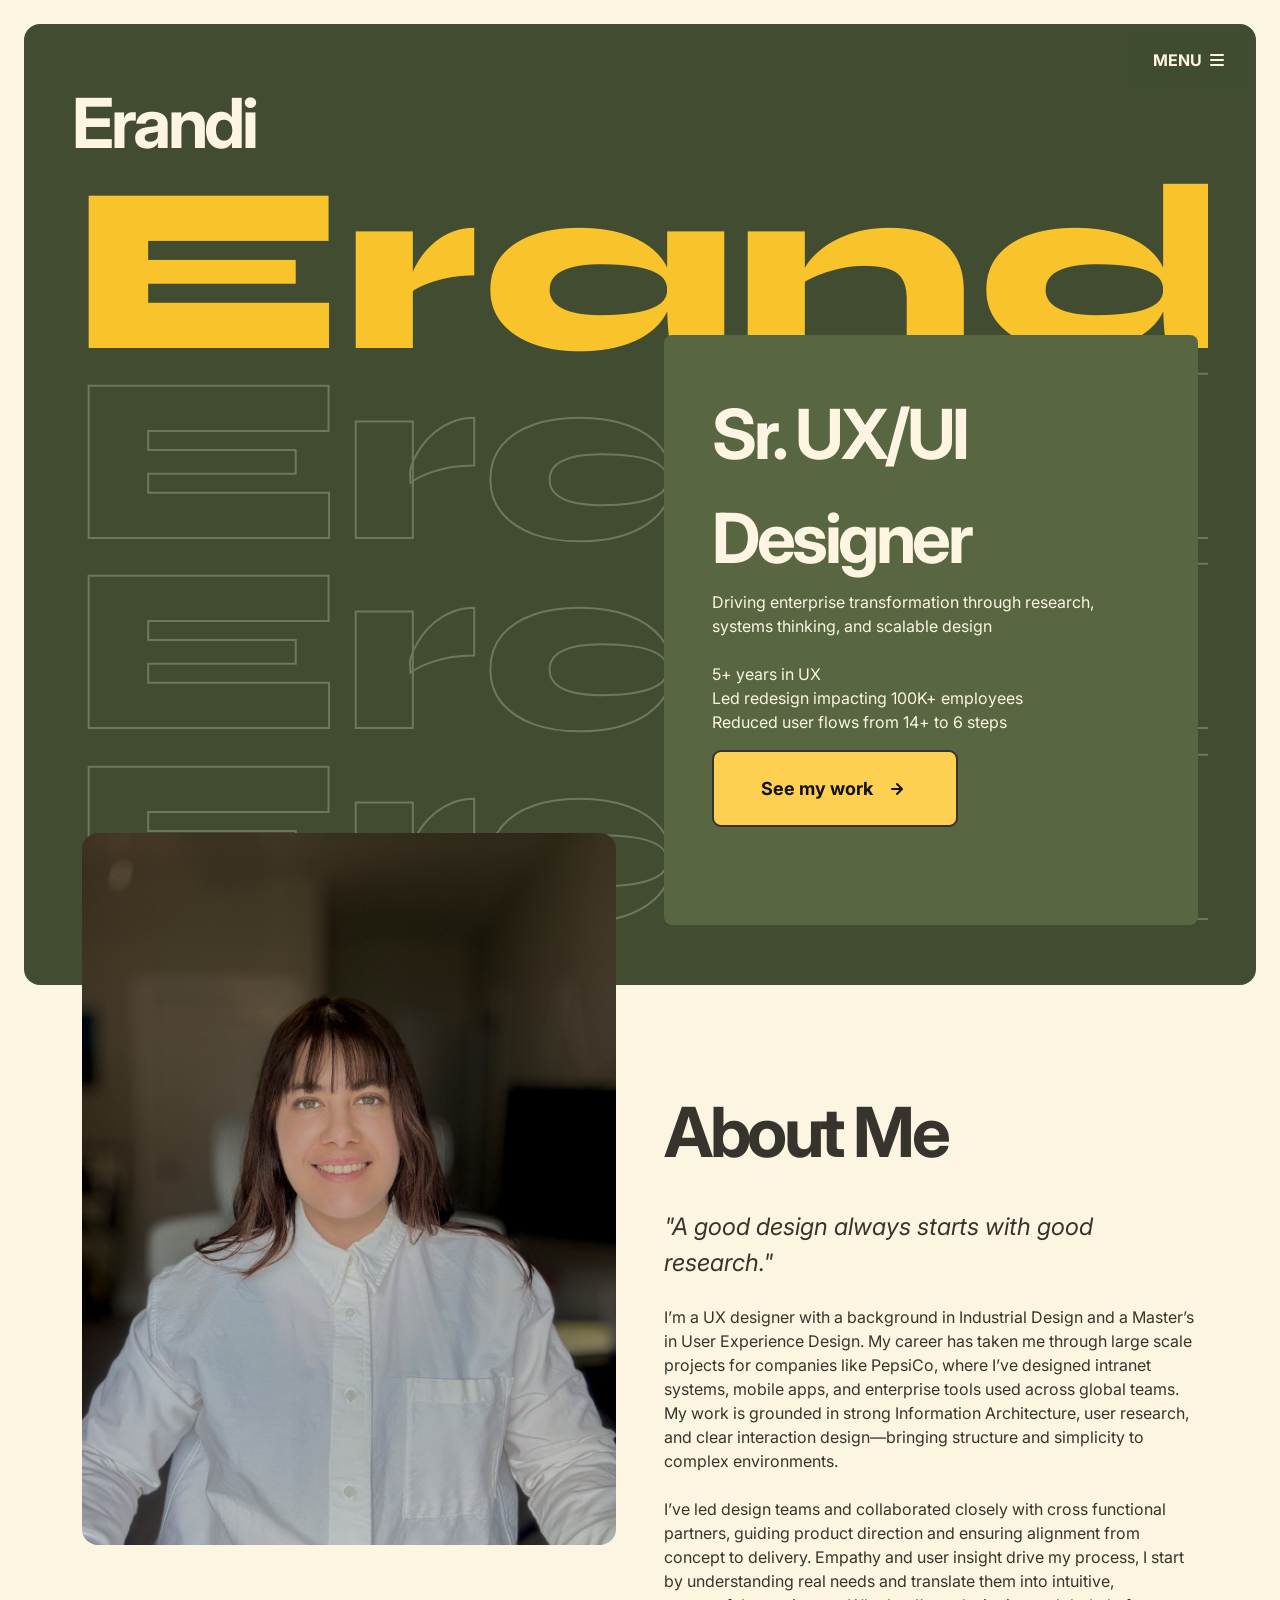
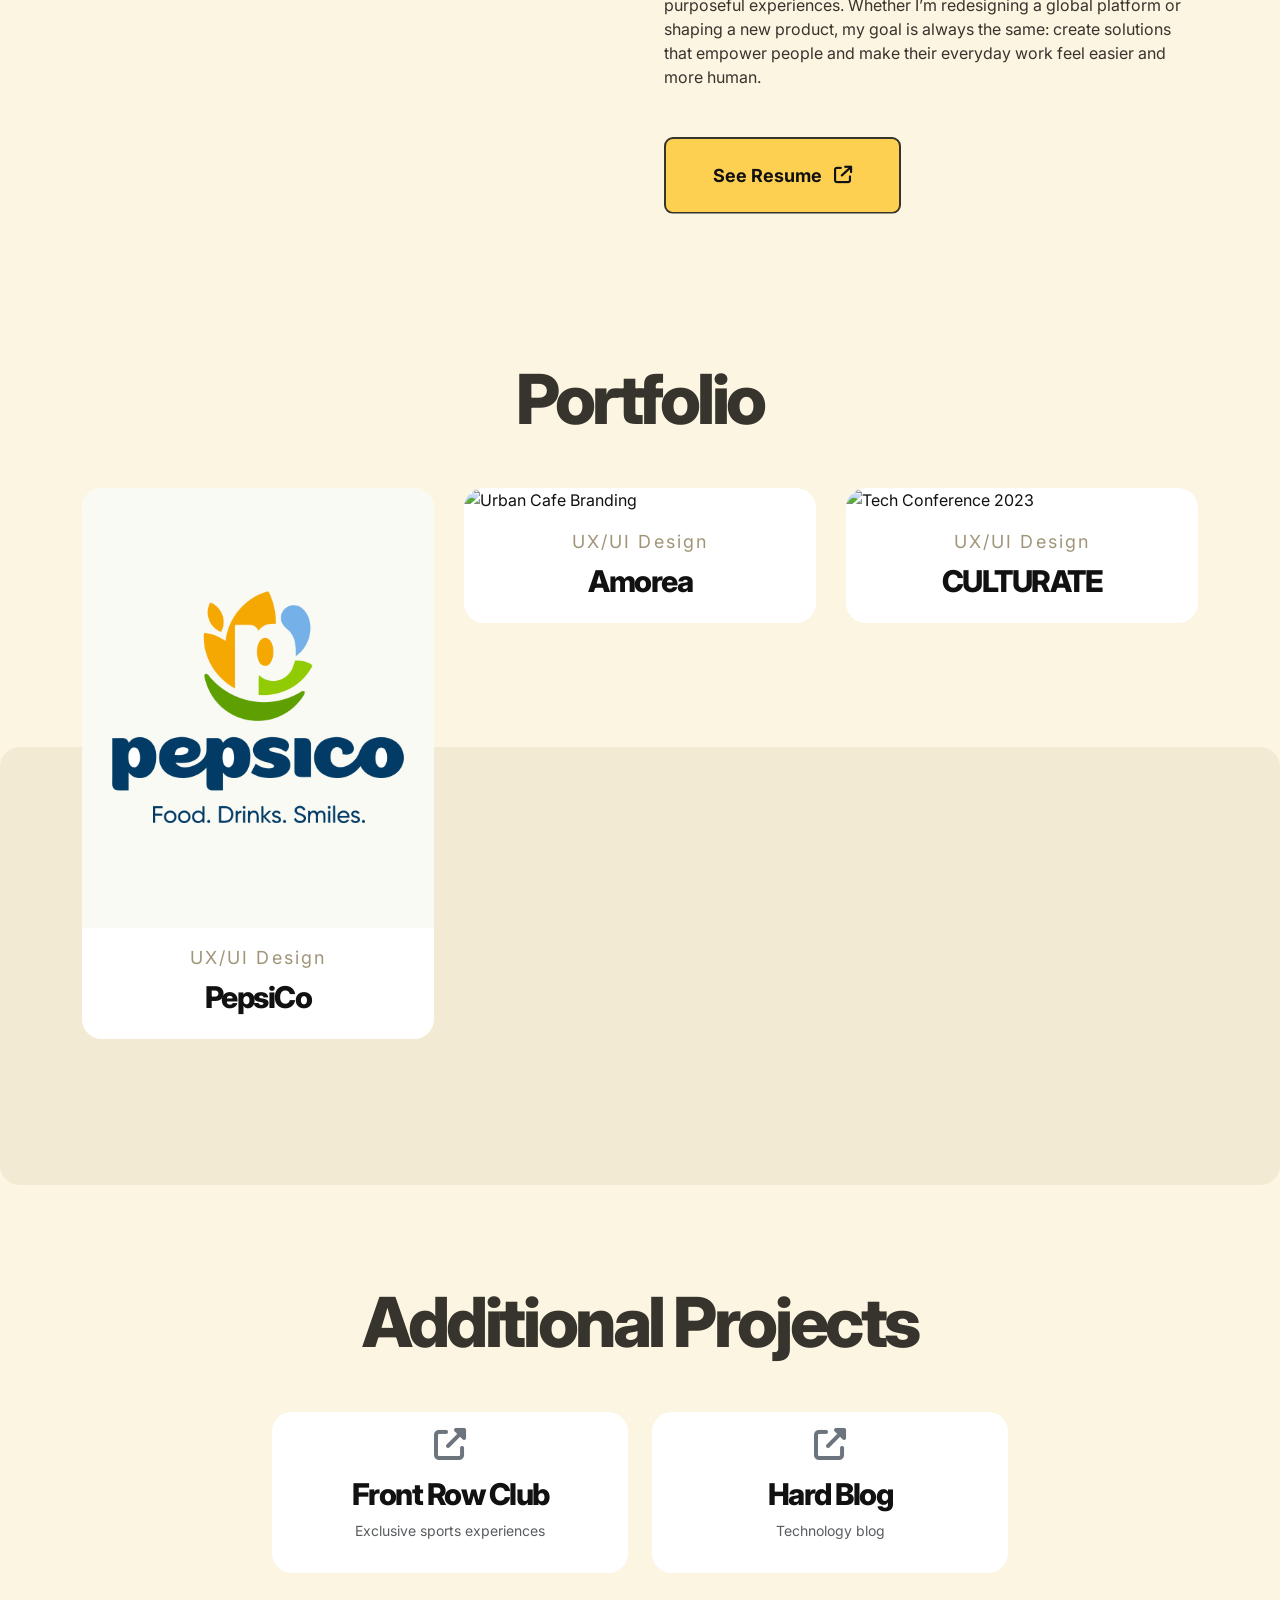
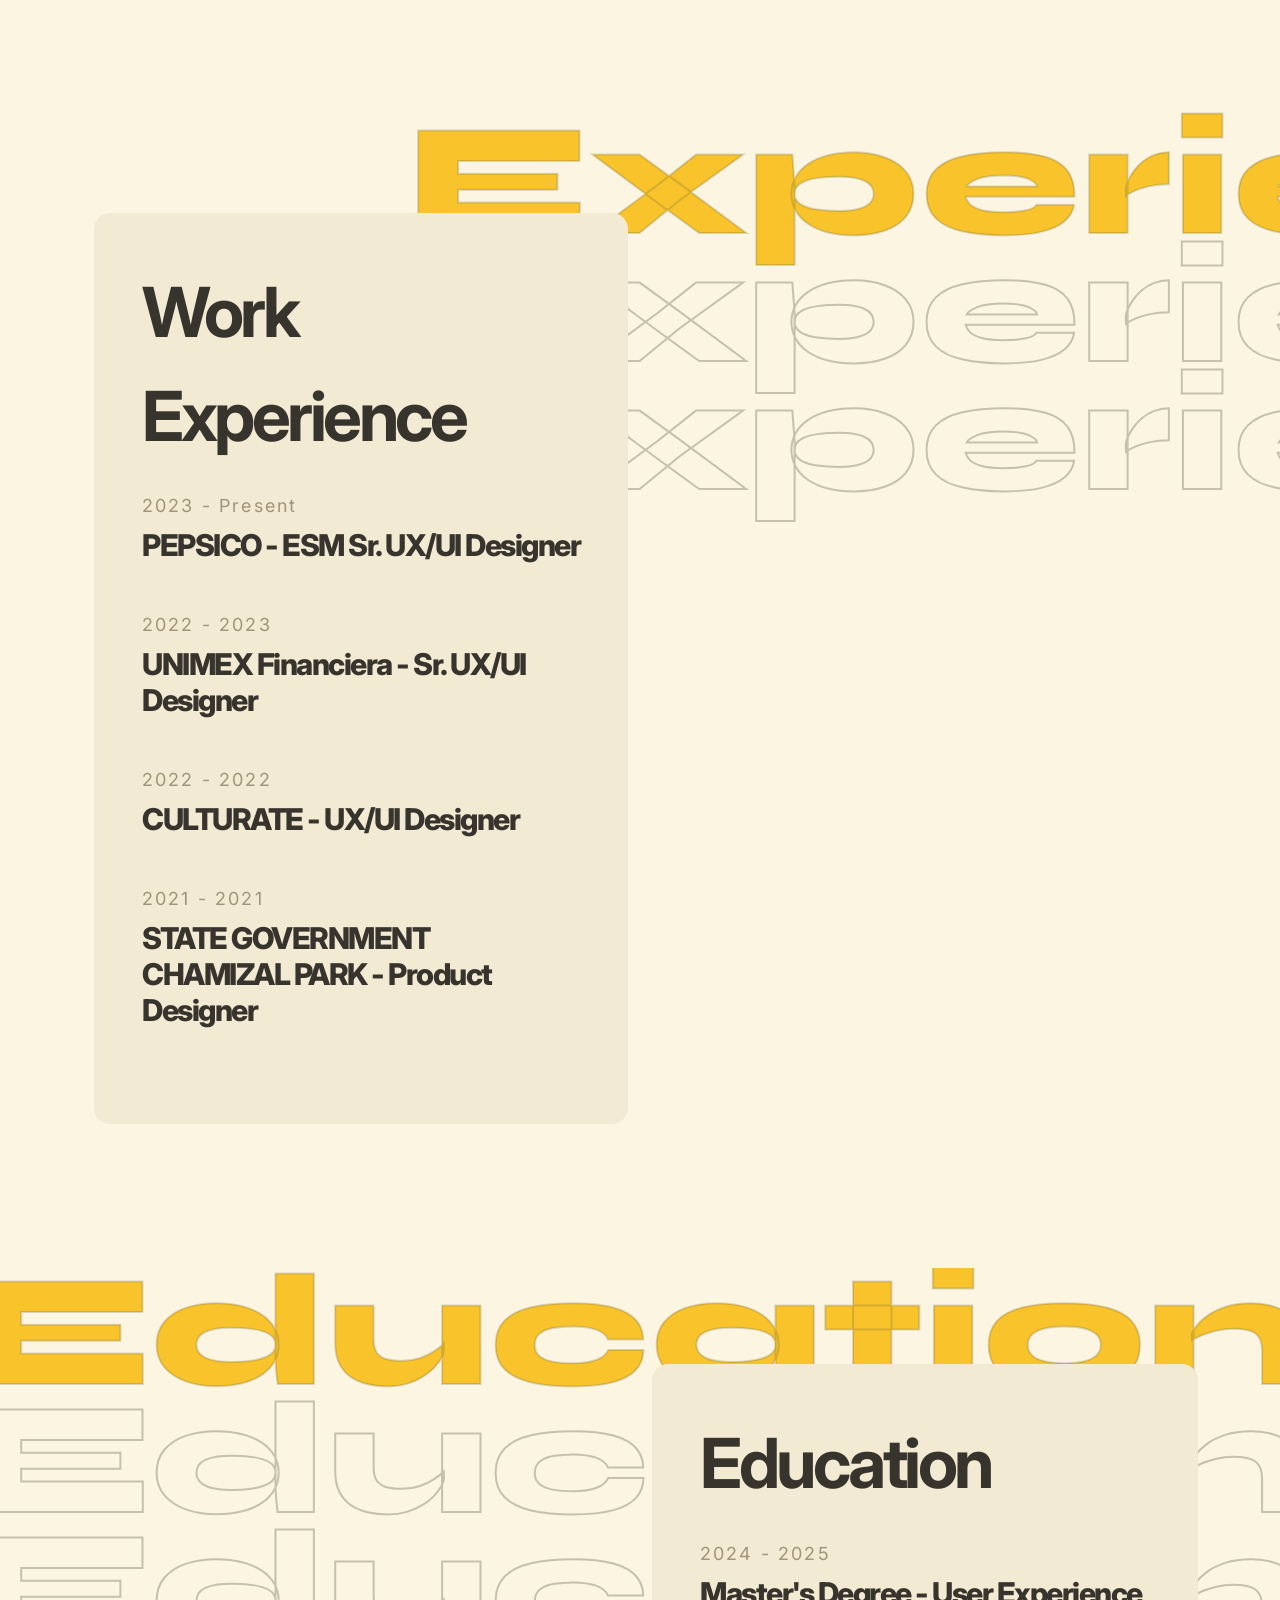
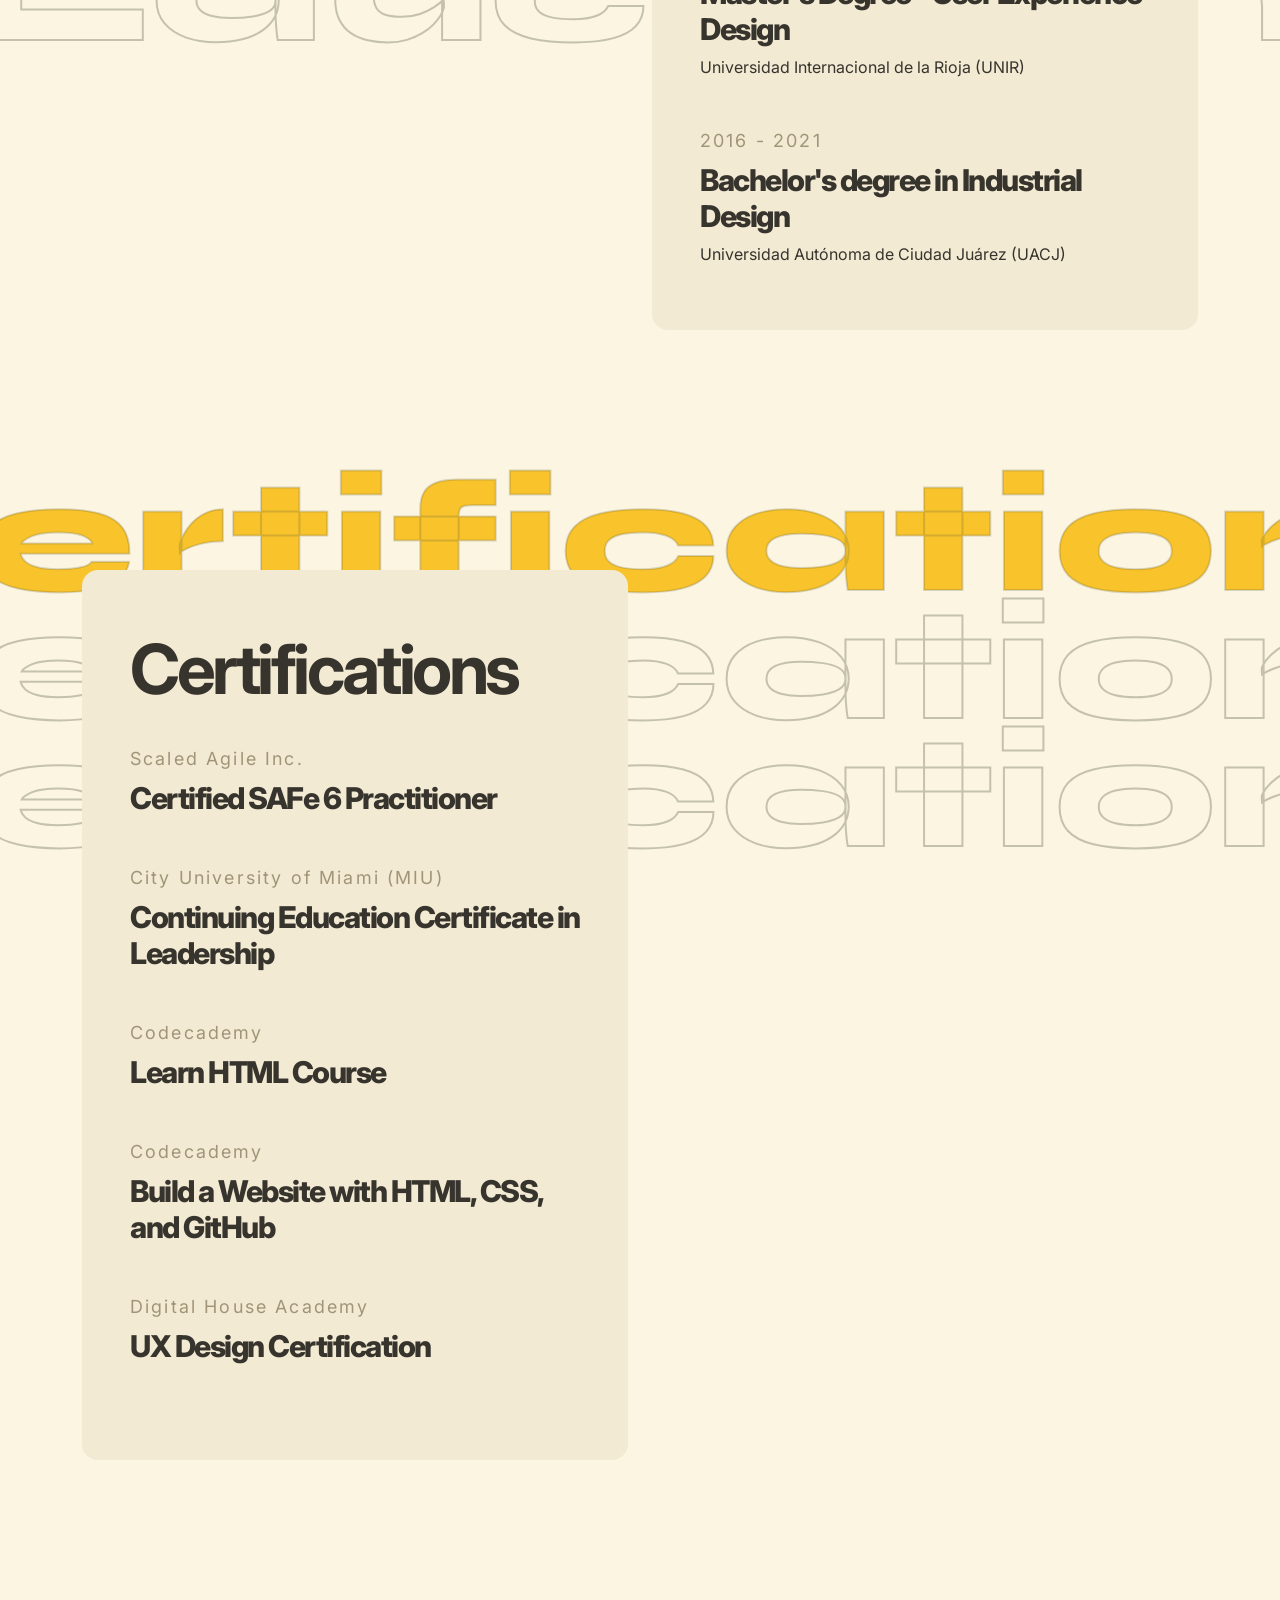
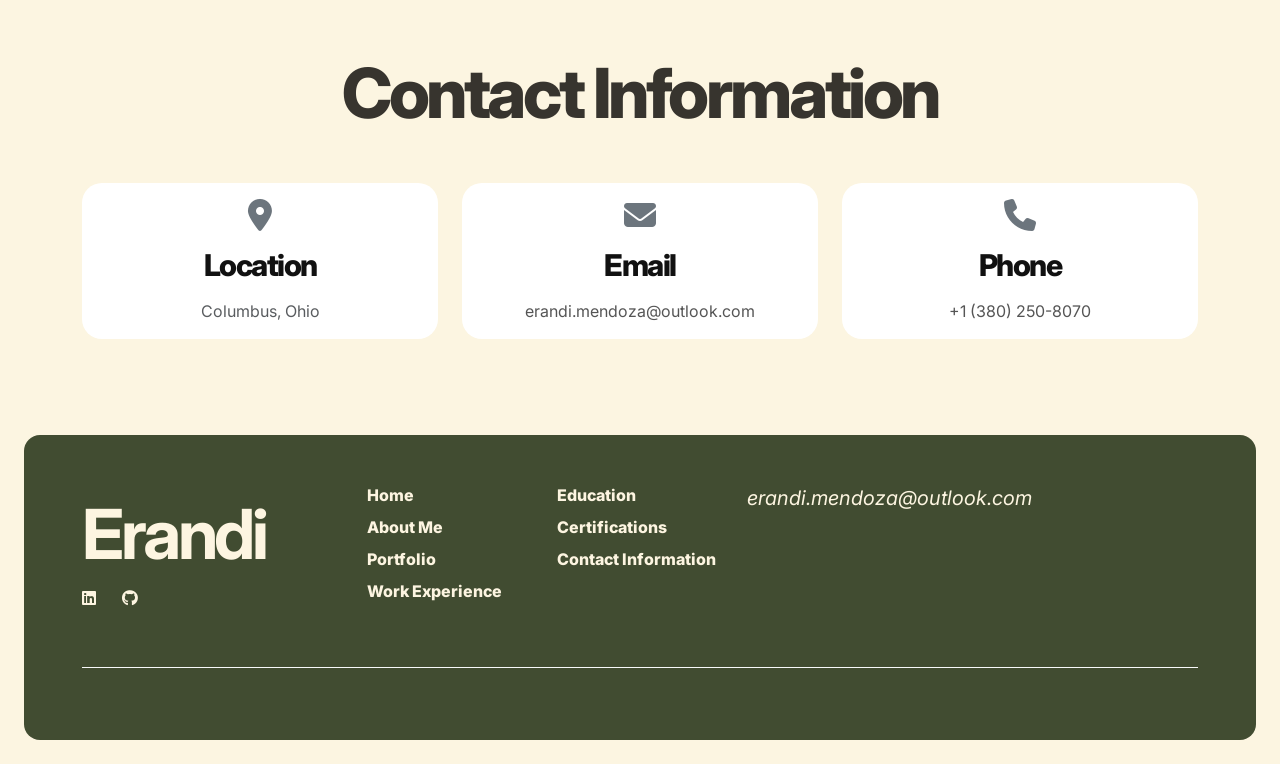
==== commit 483d0812: "Home update" ====
--- a/index.html
+++ b/index.html
@@ -219,14 +219,21 @@
                 <div class="swiper servicesSwiper">
                   <div class="swiper-wrapper">
                     <div class="swiper-slide">
-                      <div class="text-light-custom content-title fw-bold">UX/UI Design</div>
+                      <div class="text-light-custom content-title fw-bold">Sr. UX/UI Designer</div>
                       <p class="text-light-custom mb-4">
-                       I design clear, intuitive interfaces that simplify complexity and guide users with confidence. 
-                       My work blends strategy, visual design, and thoughtful interaction patterns to create experiences 
-                       that feel effortless and human. 
+                       Driving enterprise transformation through research, systems thinking, and scalable design<br>
+                       <ul class="list-unstyled">
+                        <li class="text-light-custom">5+ years in UX</li>
+                        <li class="text-light-custom">Led redesign impacting 100K+ employees</li>
+                        <li class="text-light-custom">Reduced user flows from 14+ to 6 steps</li>
+                       </ul>
                       </p>
+                      <a href="#Portfolio" class="btn-custom">
+                        See my work
+                        <svg class="social-icon" width="20" height="20"><use xlink:href="#arrow-right"></use></svg>
+                      </a>
                     </div>
-                    <div class="swiper-slide">
+                    <!--<div class="swiper-slide">
                       <div class="text-light-custom content-title fw-bold">Information Architecture</div>
                       <p class="text-light-custom mb-4">
                         I bring structure to messy systems, organizing information in a way that feels natural and easy to navigate. 
@@ -239,7 +246,7 @@
                         I ground every decision in real user needs. Through interviews, surveys, and testing, 
                         I uncover patterns, pain points, and opportunities that shape products with purpose and intention.
                       </p>
-                    </div>
+                    </div>-->
                   </div>
                   <div class="swiper-pagination text-start"></div>
                 </div>
--- a/style.css
+++ b/style.css
@@ -306,6 +306,7 @@
     display: inline-flex;
     align-items: center;
     gap: 0.75rem;
+    text-decoration: none;
 }
 
 .menu-toggle-btn {
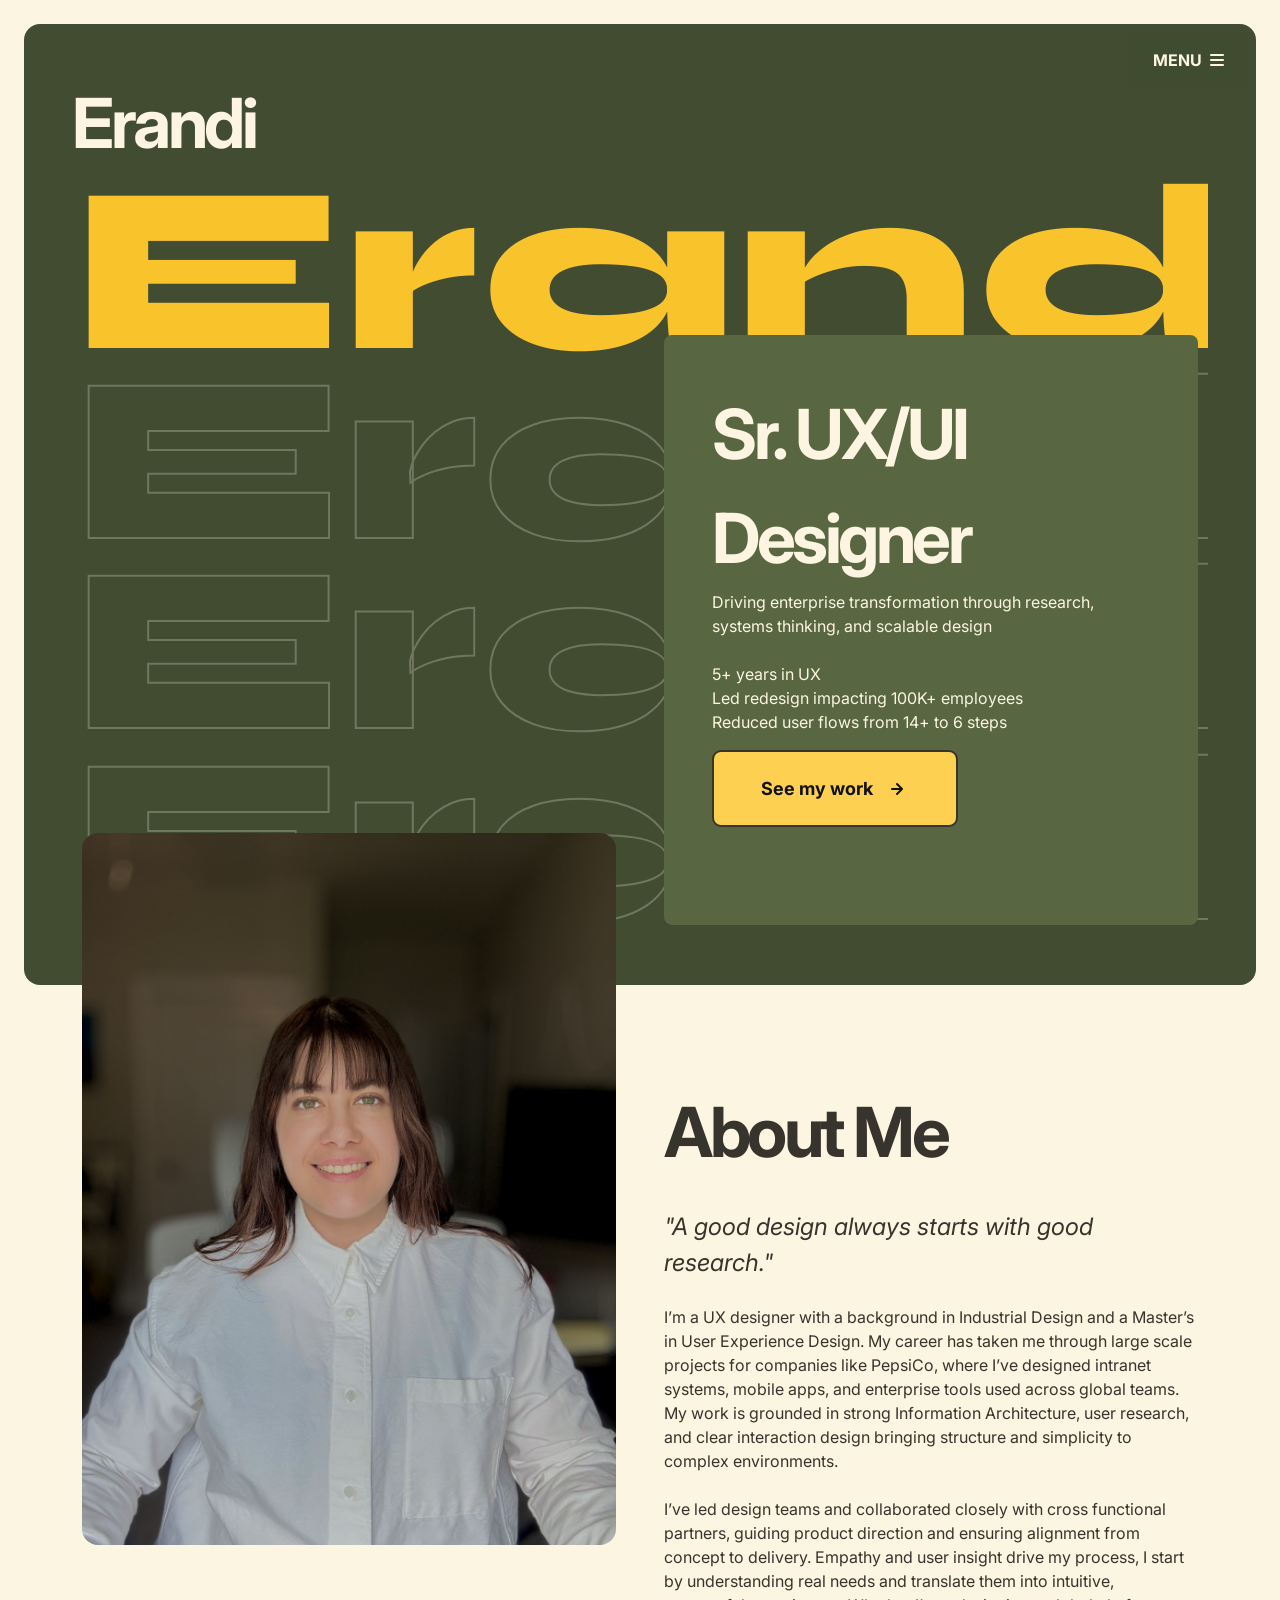
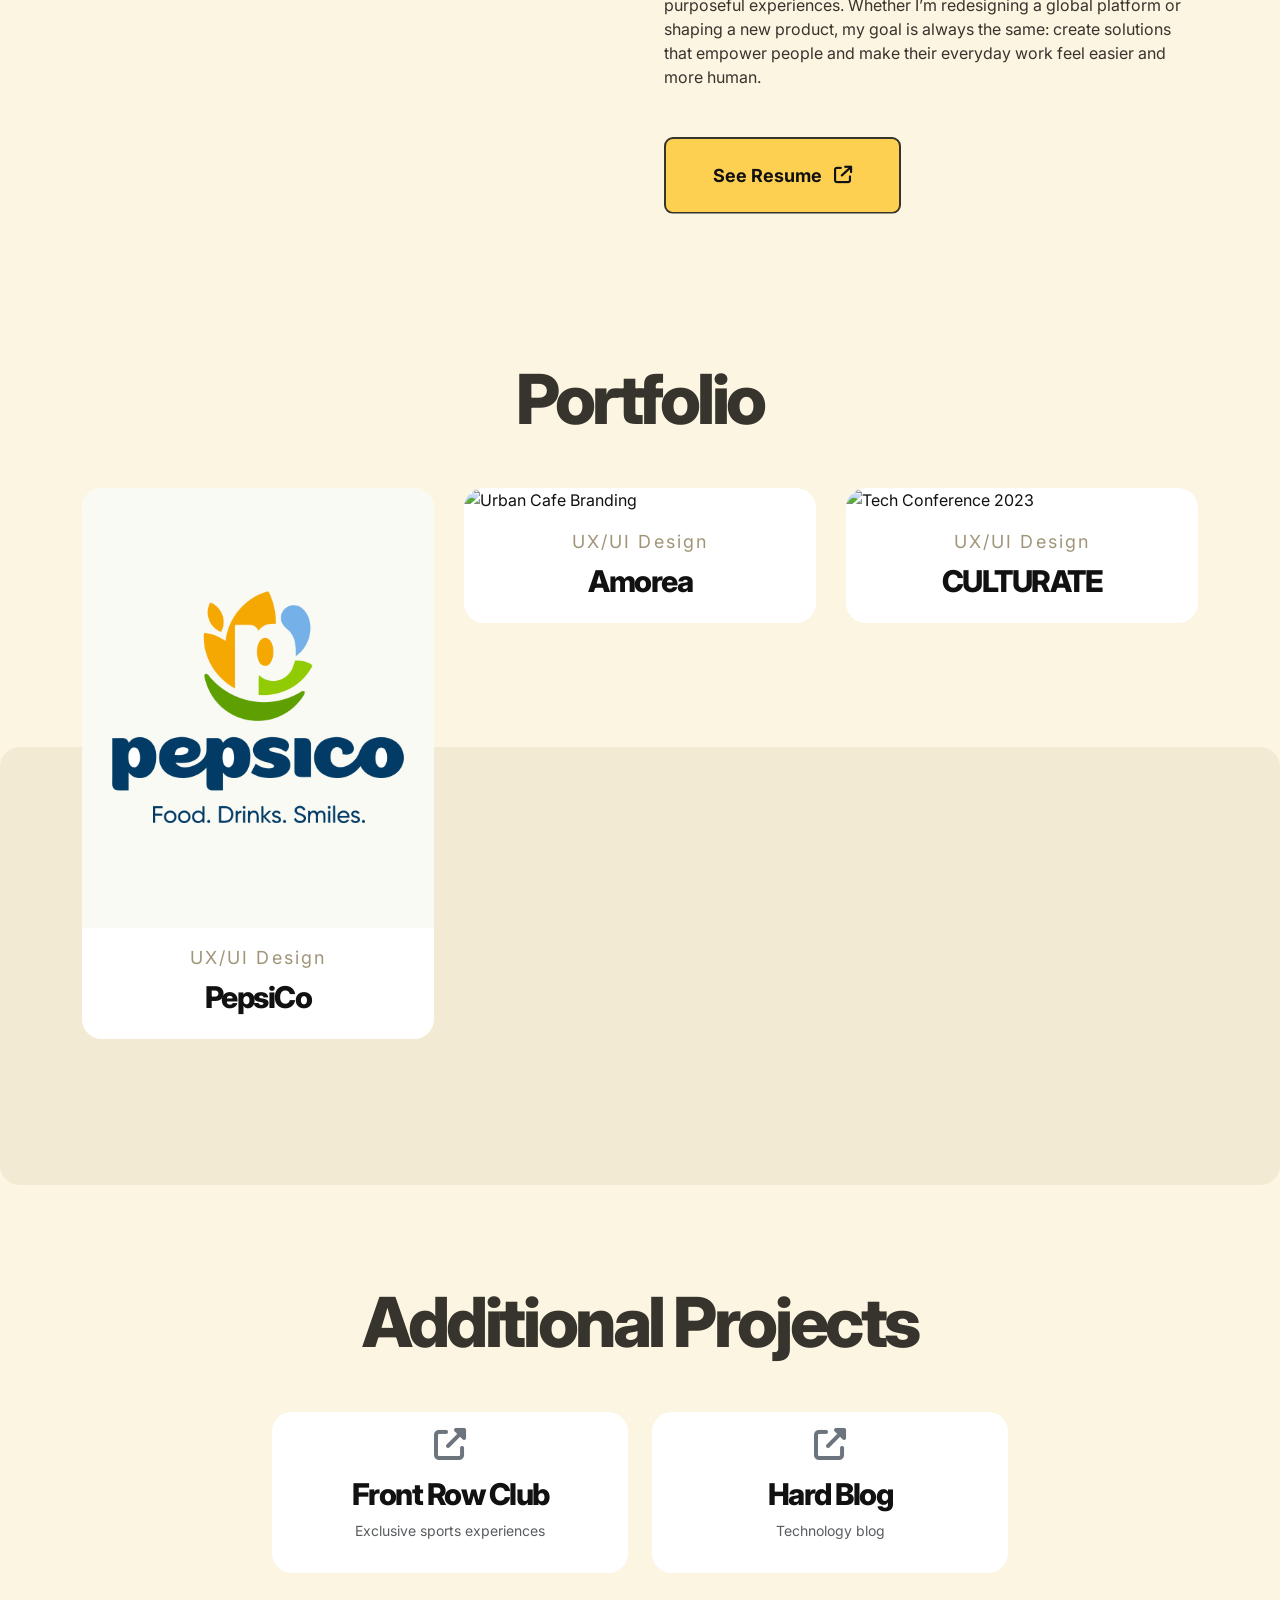
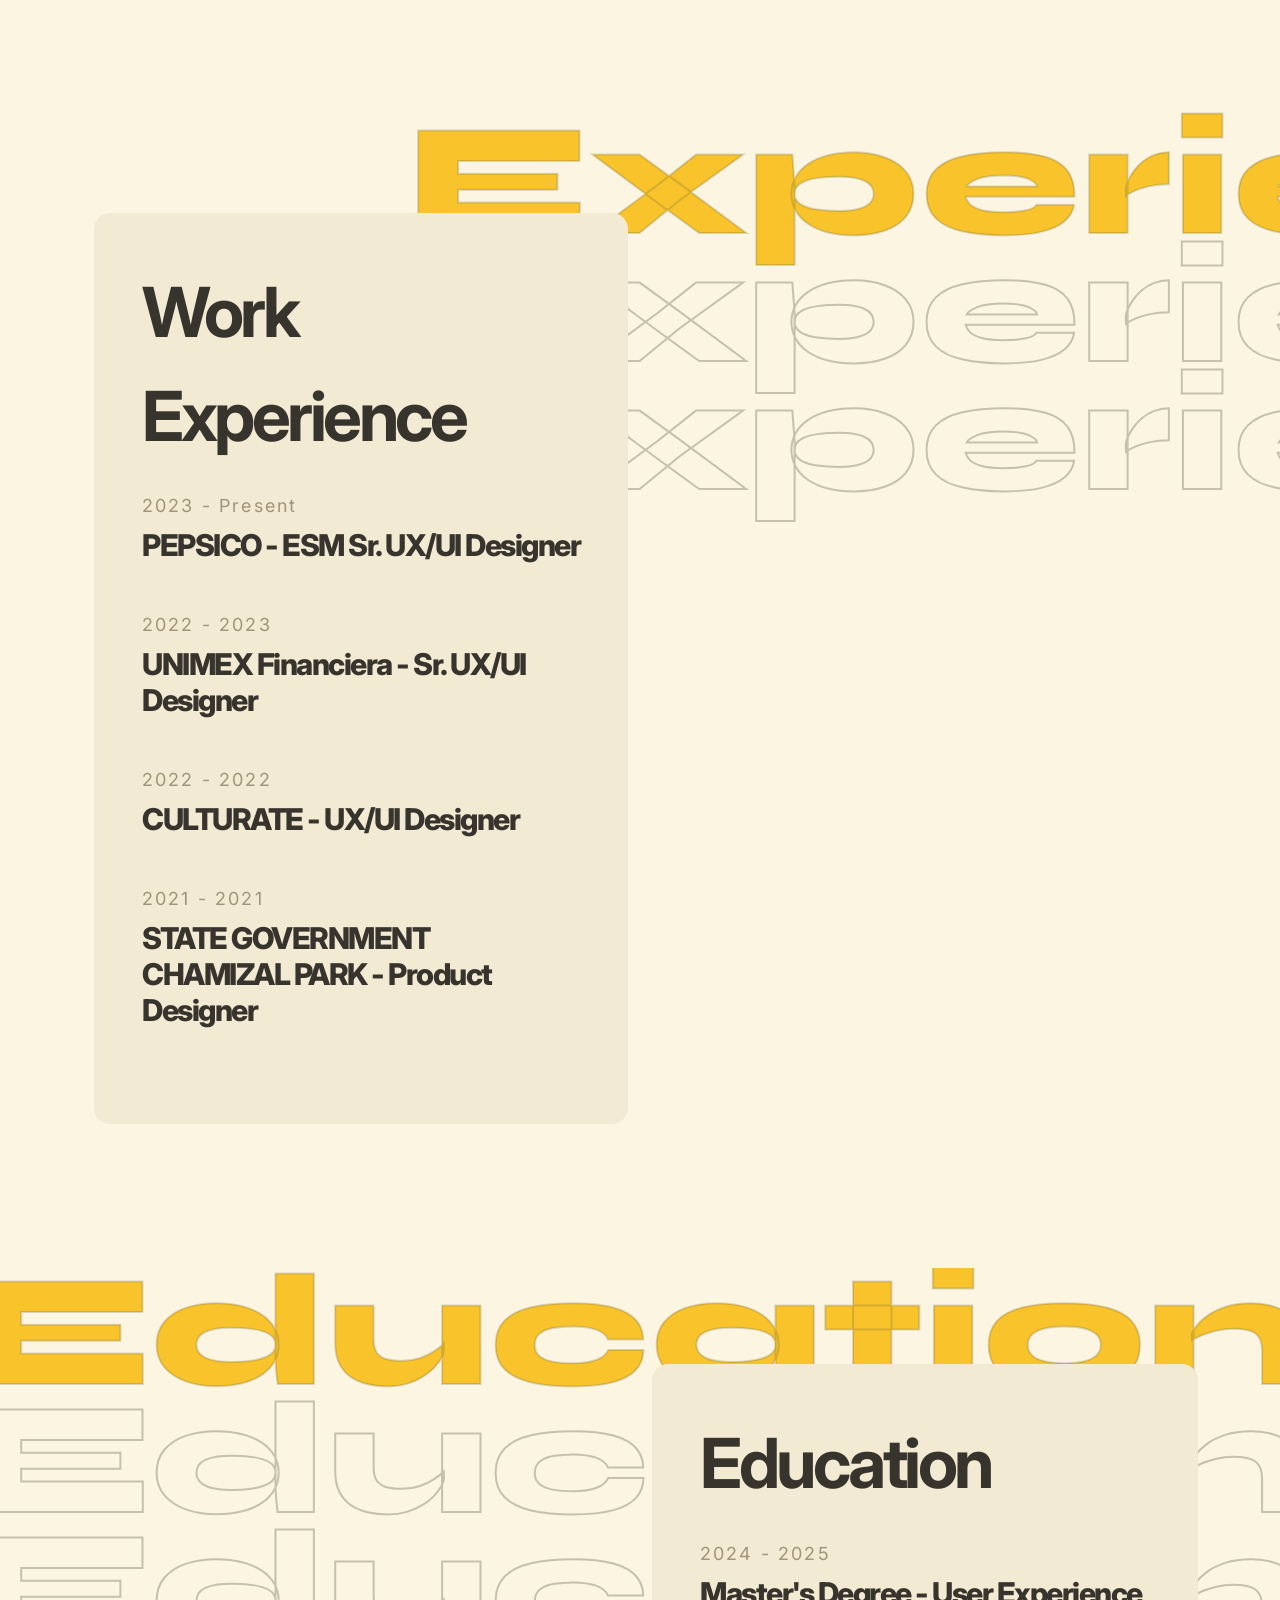
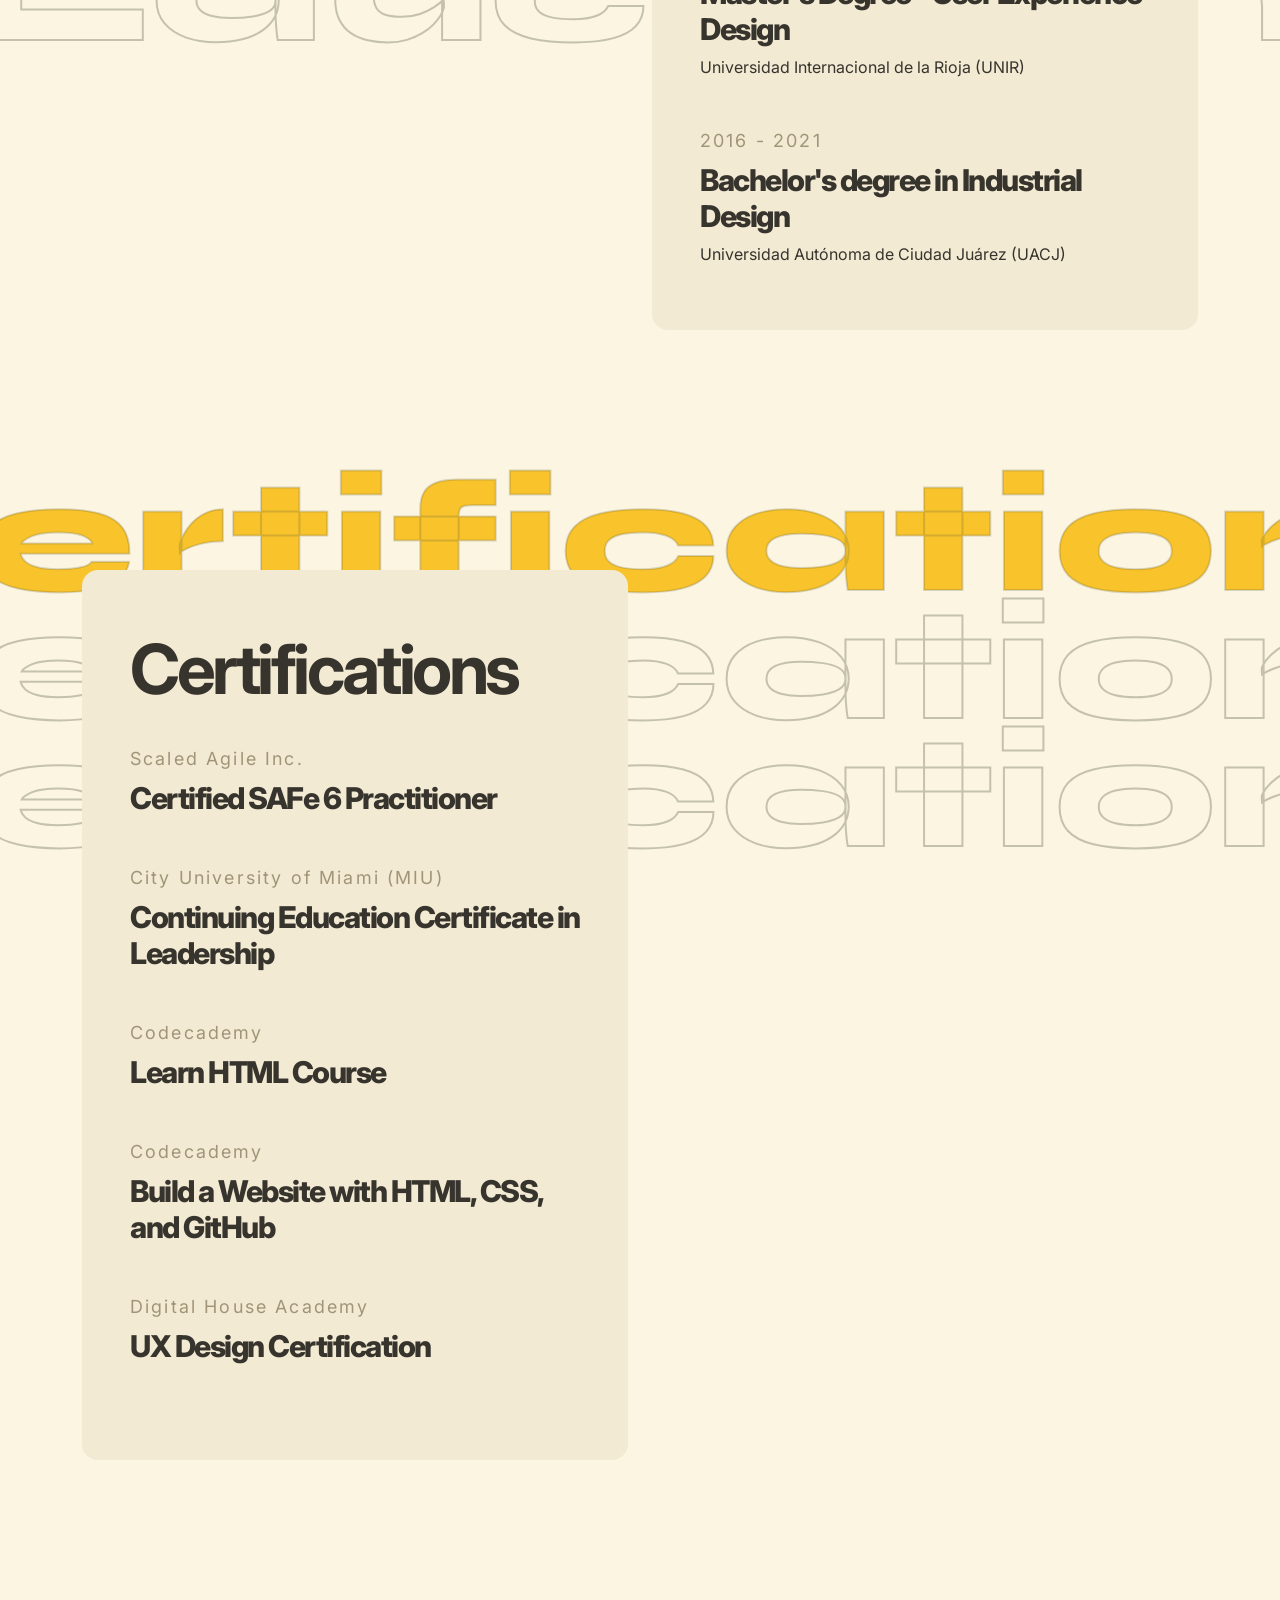
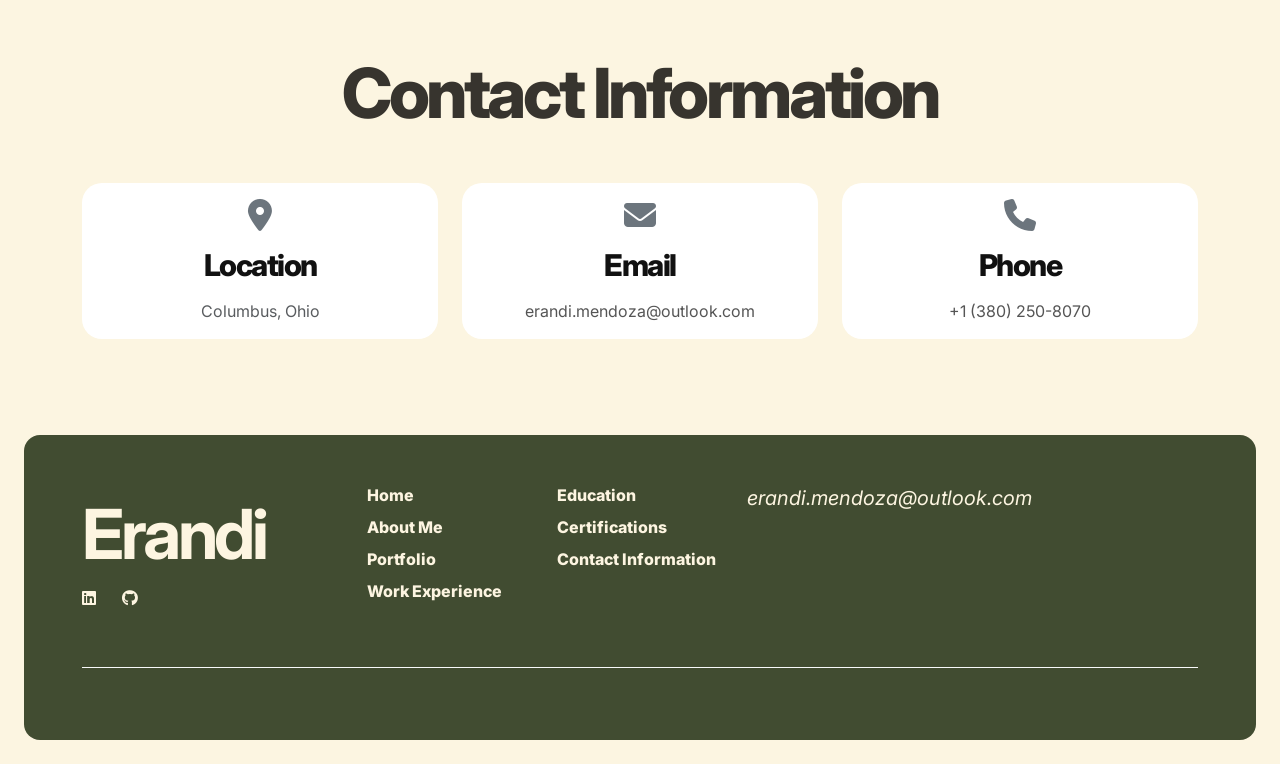
==== commit 77f41186: "Add scroll-to-top bubble to project pages" ====
--- a/index.html
+++ b/index.html
@@ -278,7 +278,7 @@
             projects for companies like PepsiCo, where I’ve designed intranet systems, 
             mobile apps, and enterprise tools used across global teams. My work is 
             grounded in strong Information Architecture, user research, and clear 
-            interaction design—bringing structure and simplicity to complex environments.
+            interaction design bringing structure and simplicity to complex environments.
           </p>
           <p class="mb-5">
             I’ve led design teams and collaborated closely with cross functional partners, 
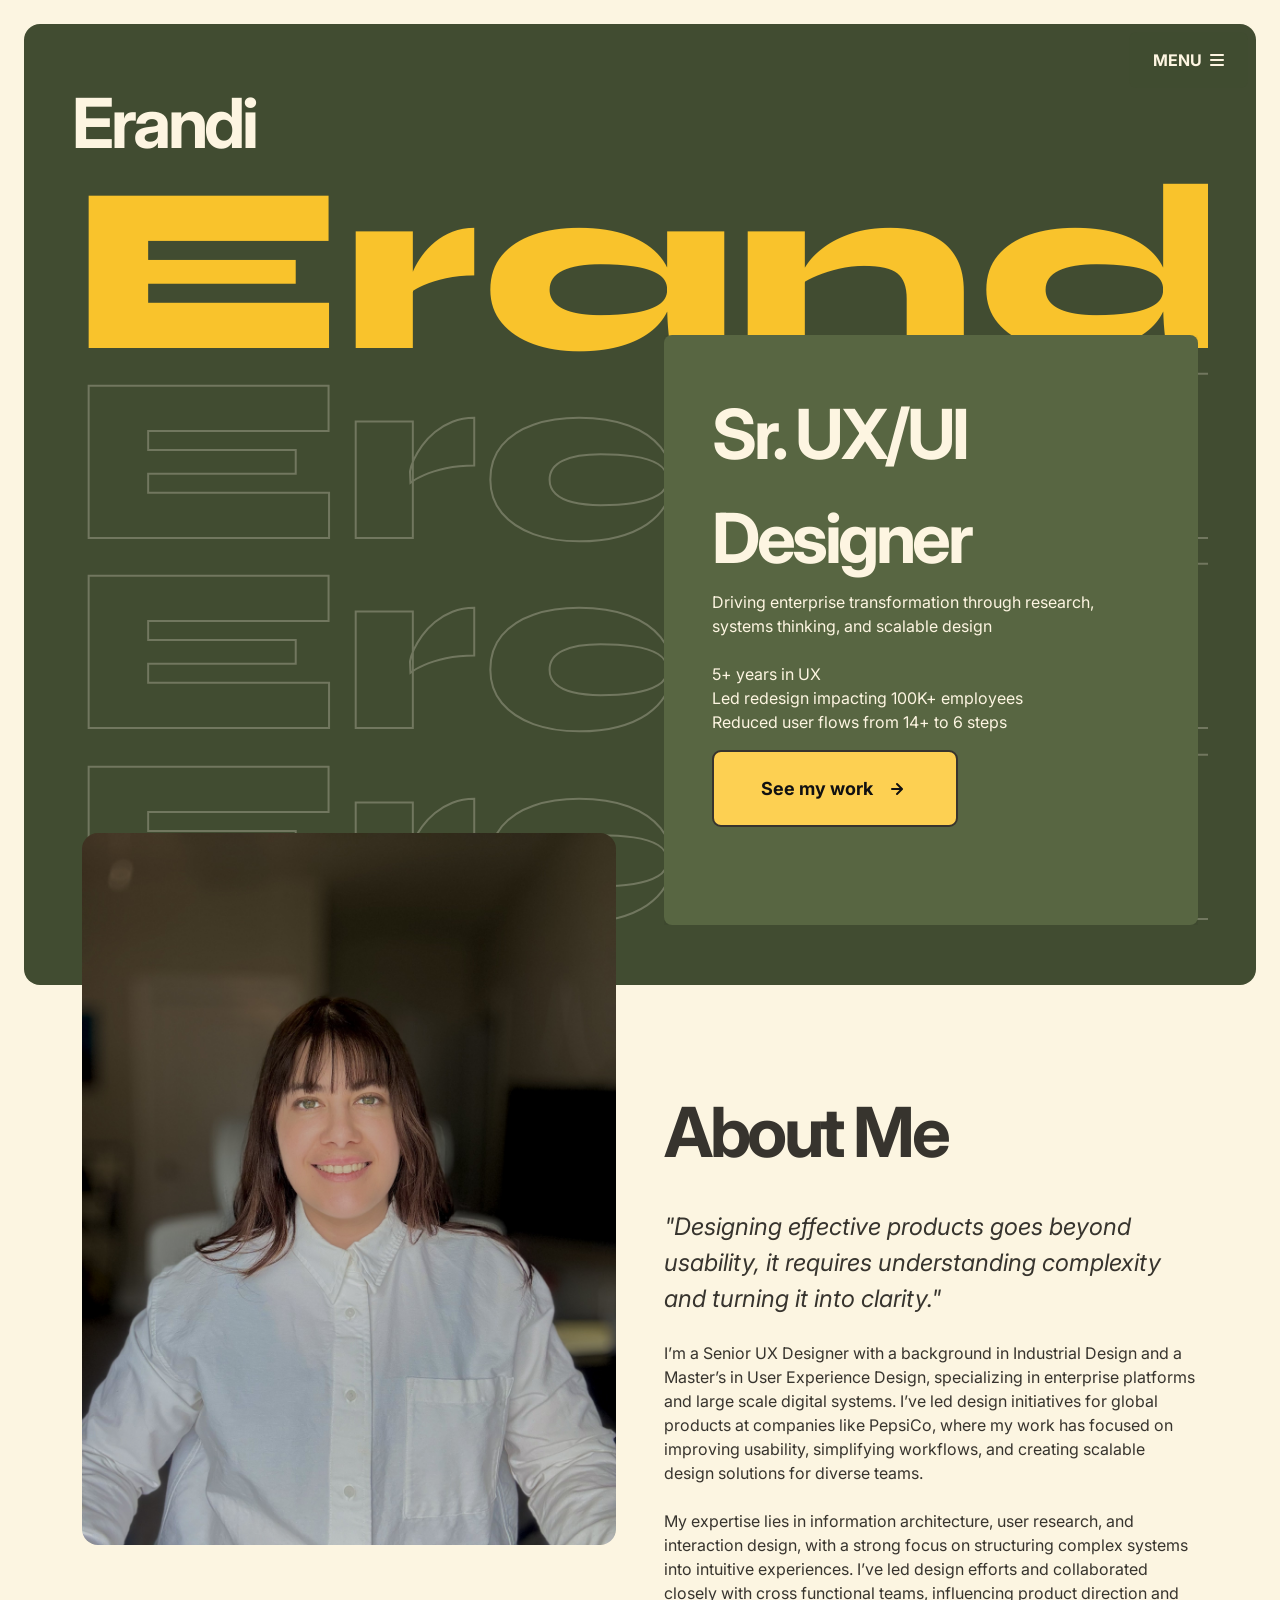
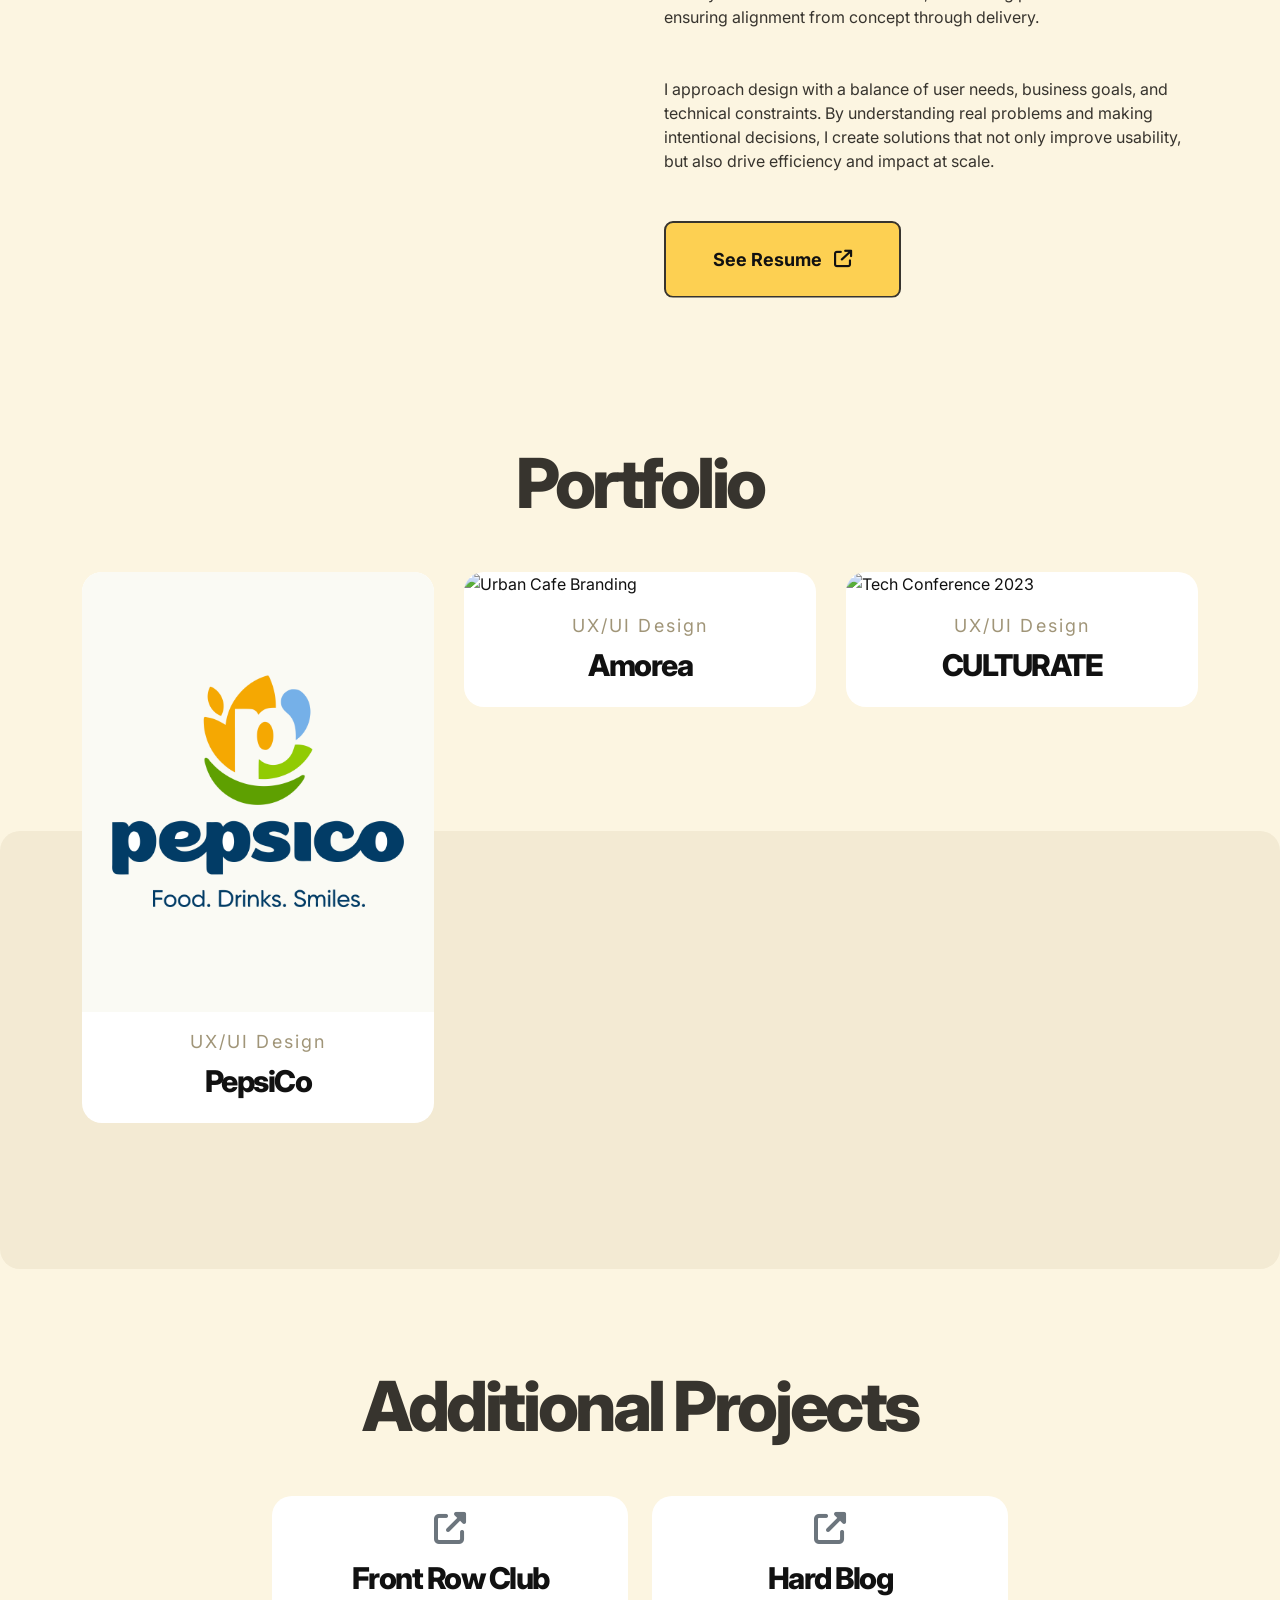
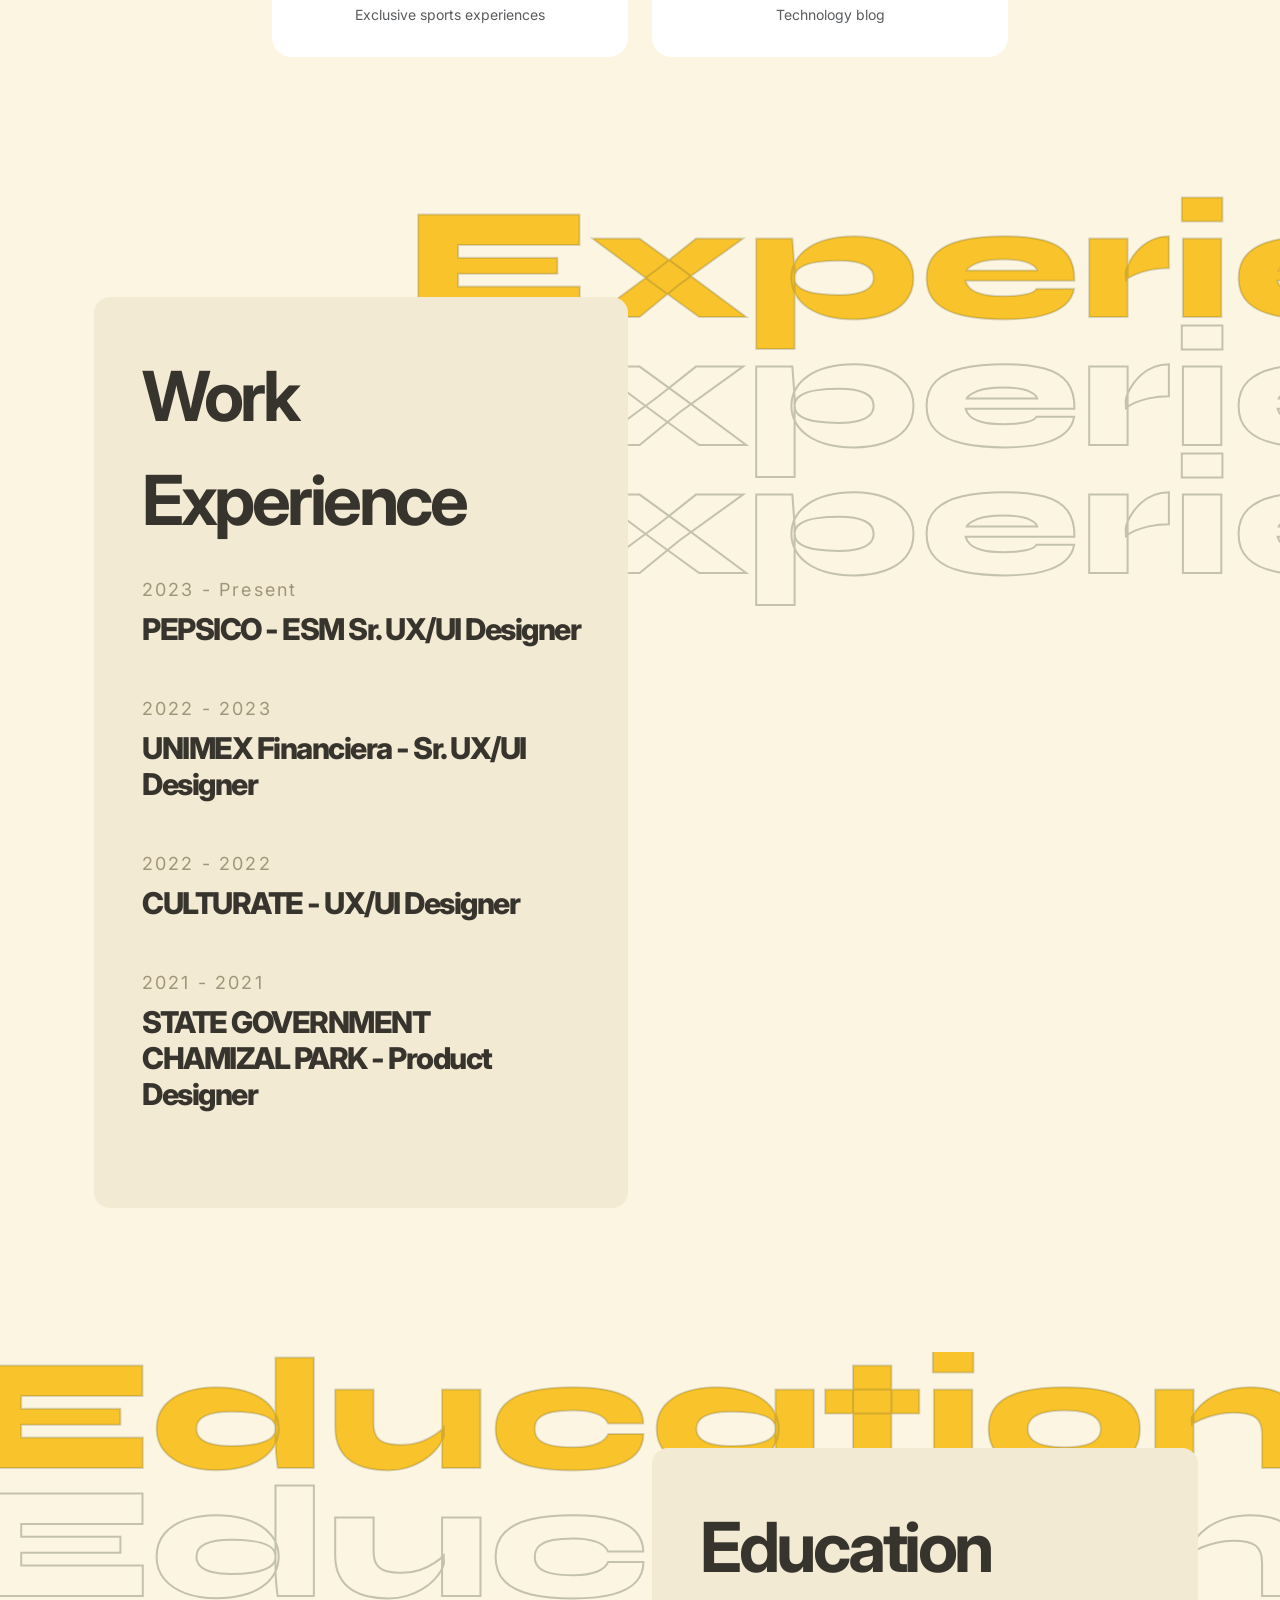
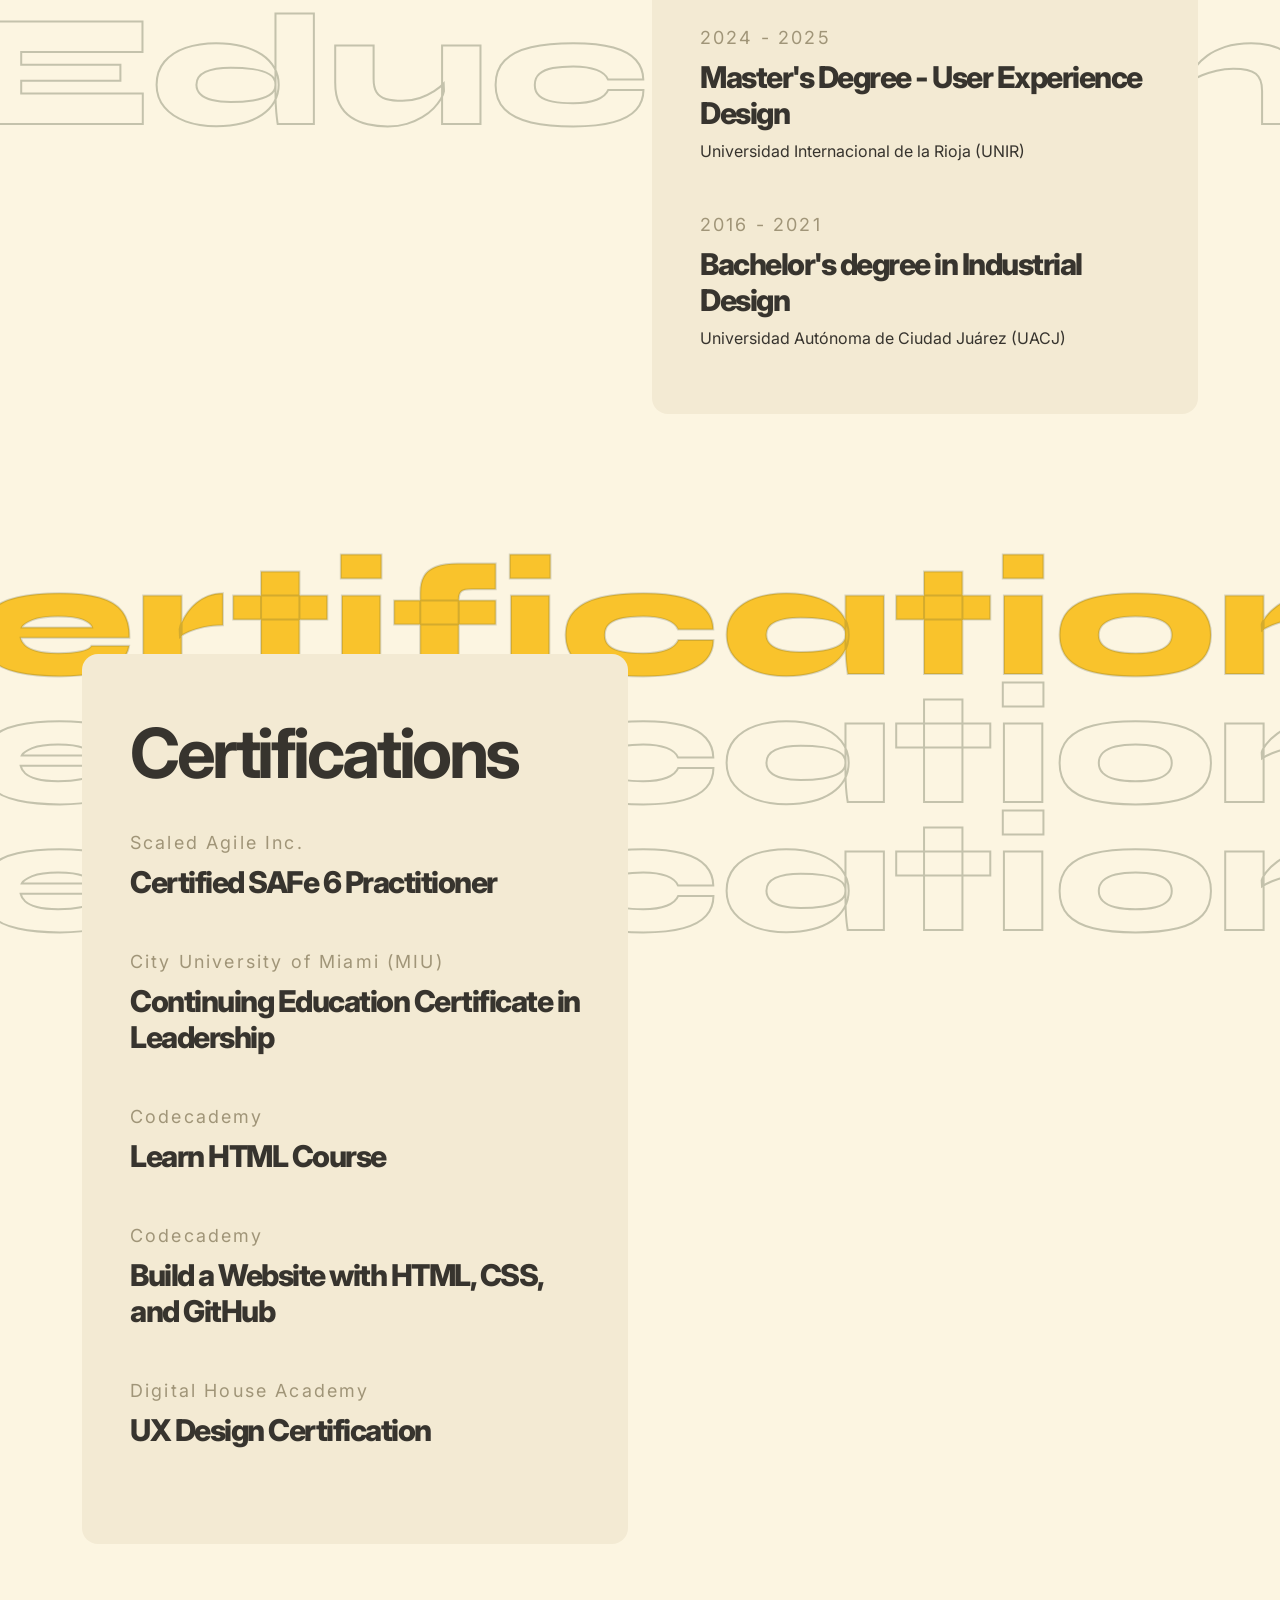
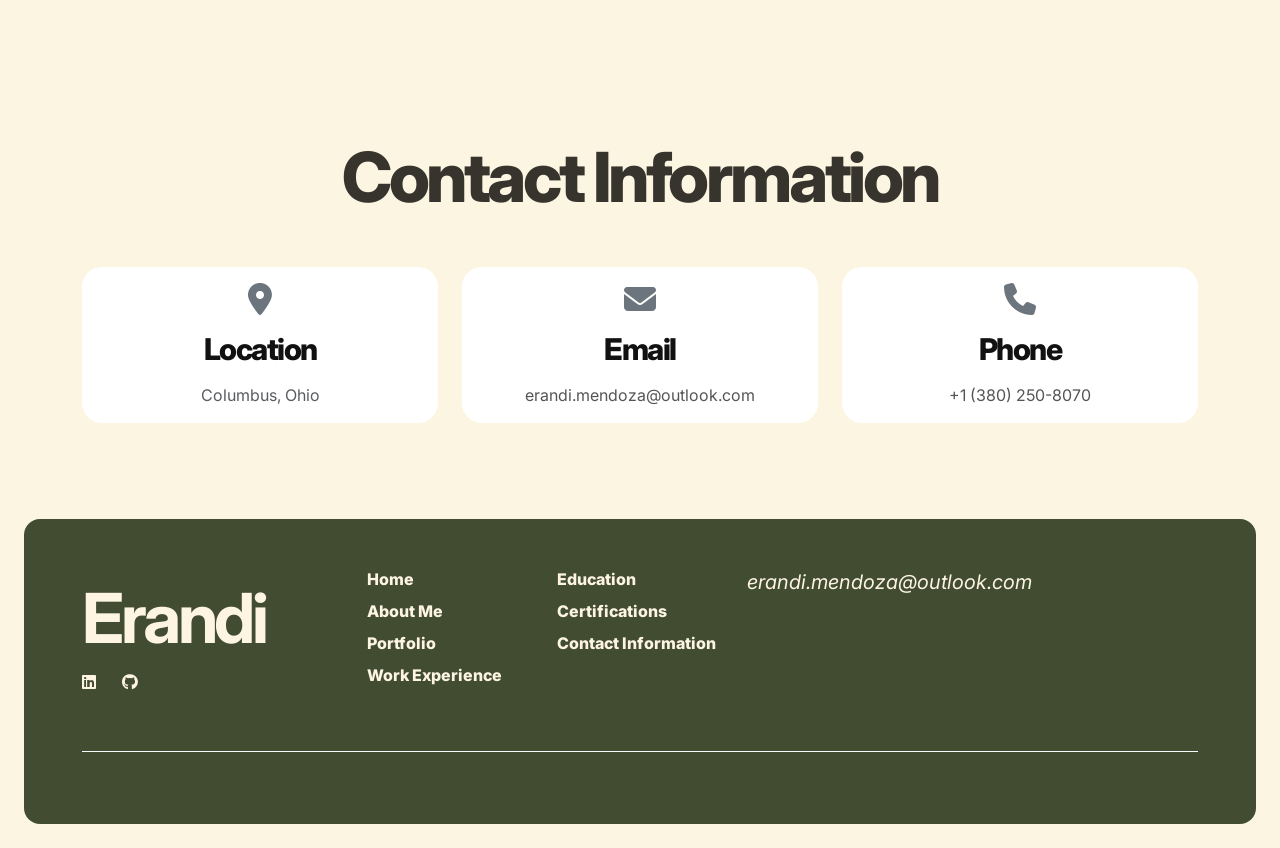
==== commit 0c8a3e1c: "About Me changes" ====
--- a/index.html
+++ b/index.html
@@ -270,24 +270,25 @@
         <div class="col-md-6" data-aos="clip-top" data-aos-delay="1000">
           <div class="content-title mb-4 fw-bold">About Me</div>
           <blockquote class="fst-italic fs-4 mb-4">
-            "A good design always starts with good research."
+            "Designing effective products goes beyond usability, it requires understanding complexity and turning it into clarity."
           </blockquote>
           <p class="mb-4">
-            I’m a UX designer with a background in Industrial Design and a Master’s 
-            in User Experience Design. My career has taken me through large scale 
-            projects for companies like PepsiCo, where I’ve designed intranet systems, 
-            mobile apps, and enterprise tools used across global teams. My work is 
-            grounded in strong Information Architecture, user research, and clear 
-            interaction design bringing structure and simplicity to complex environments.
+            I’m a Senior UX Designer with a background in Industrial Design and a Master’s 
+            in User Experience Design, specializing in enterprise platforms and large scale digital systems. 
+            I’ve led design initiatives for global products at companies like PepsiCo, where my work has focused 
+            on improving usability, simplifying workflows, and creating scalable design solutions for diverse teams.
           </p>
           <p class="mb-5">
-            I’ve led design teams and collaborated closely with cross functional partners, 
-            guiding product direction and ensuring alignment from concept to delivery. 
-            Empathy and user insight drive my process, I start by understanding real 
-            needs and translate them into intuitive, purposeful experiences. Whether 
-            I’m redesigning a global platform or shaping a new product, my goal is always 
-            the same: create solutions that empower people and make their everyday 
-            work feel easier and more human.
+            My expertise lies in information architecture, user research, and interaction design, with a strong 
+            focus on structuring complex systems into intuitive experiences. I’ve led design efforts and 
+            collaborated closely with cross functional teams, influencing product direction and ensuring 
+            alignment from concept through delivery.
+          </p>
+
+          <p class="mb-5">
+            I approach design with a balance of user needs, business goals, and technical constraints. 
+            By understanding real problems and making intentional decisions, I create solutions that 
+            not only improve usability, but also drive efficiency and impact at scale.
           </p>
           
           <a href="Docs/Erandi Resume.pdf" class="btn btn-custom" target="_blank">
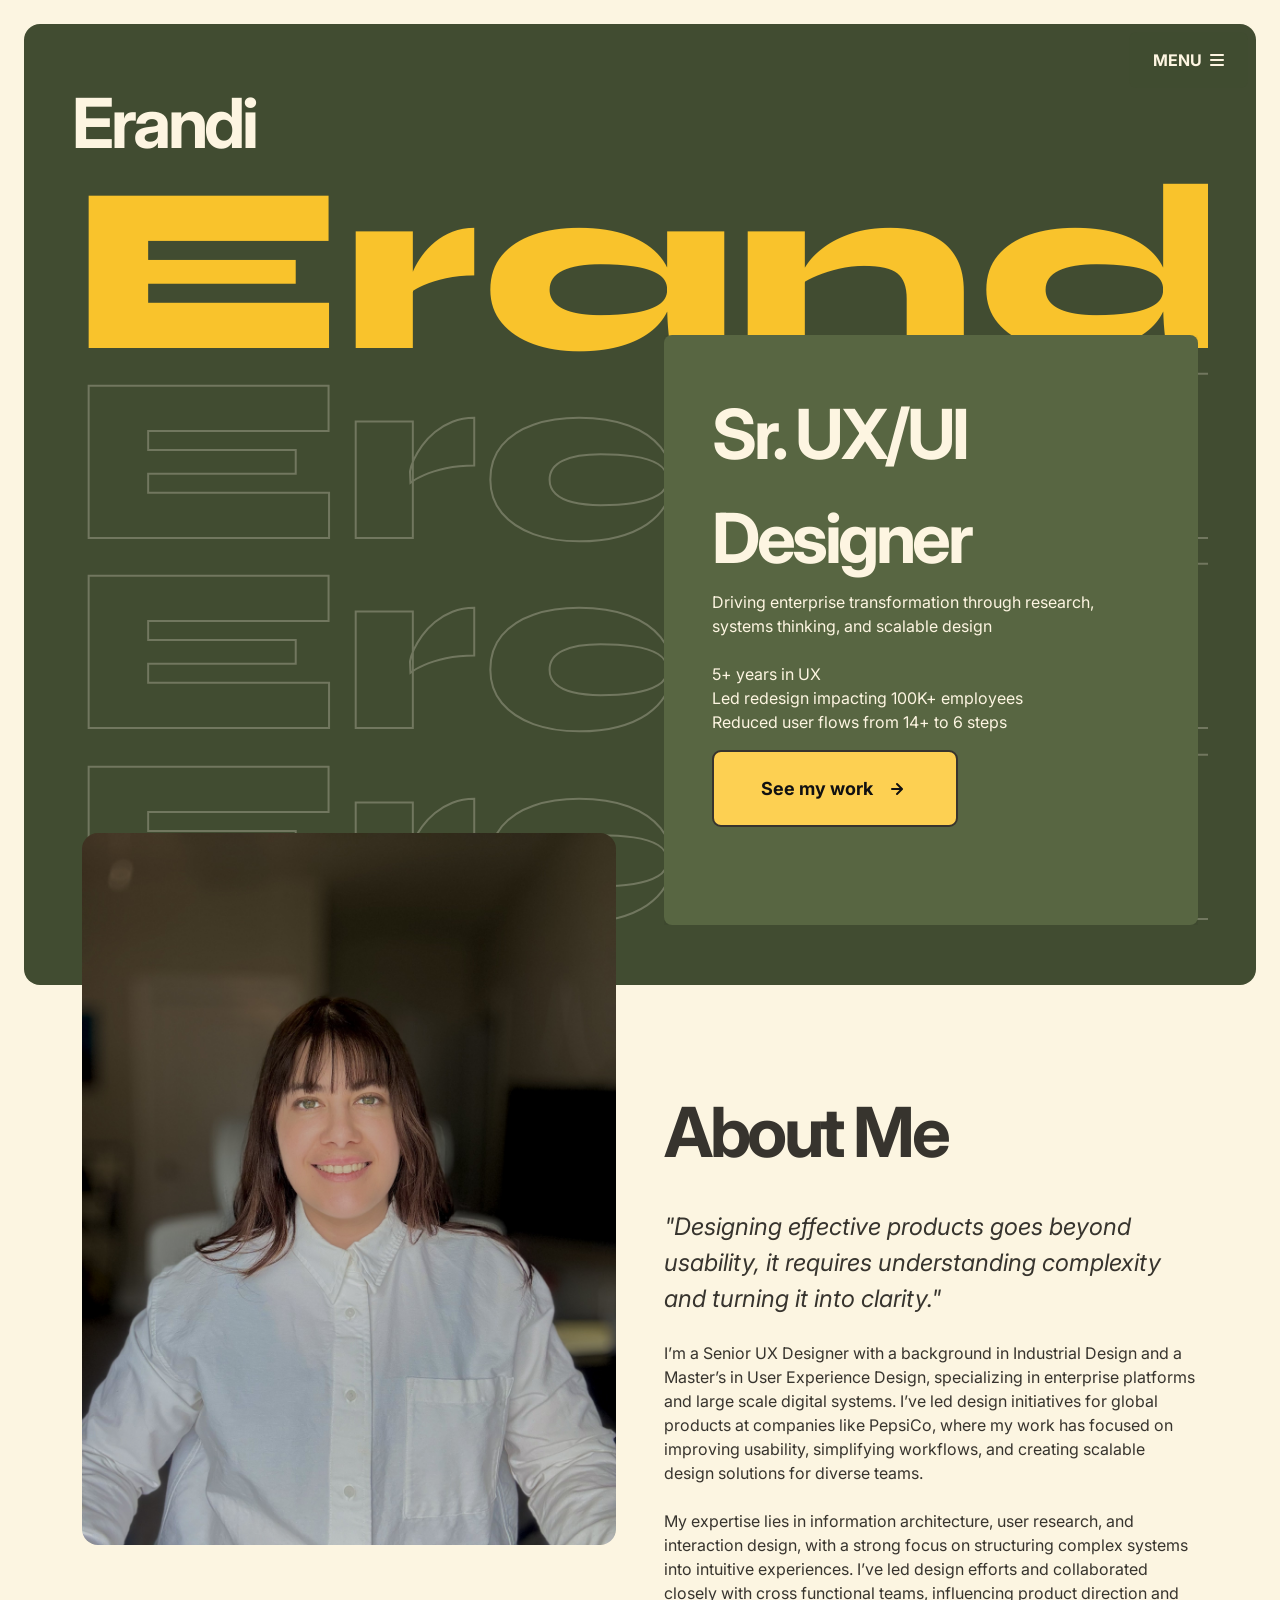
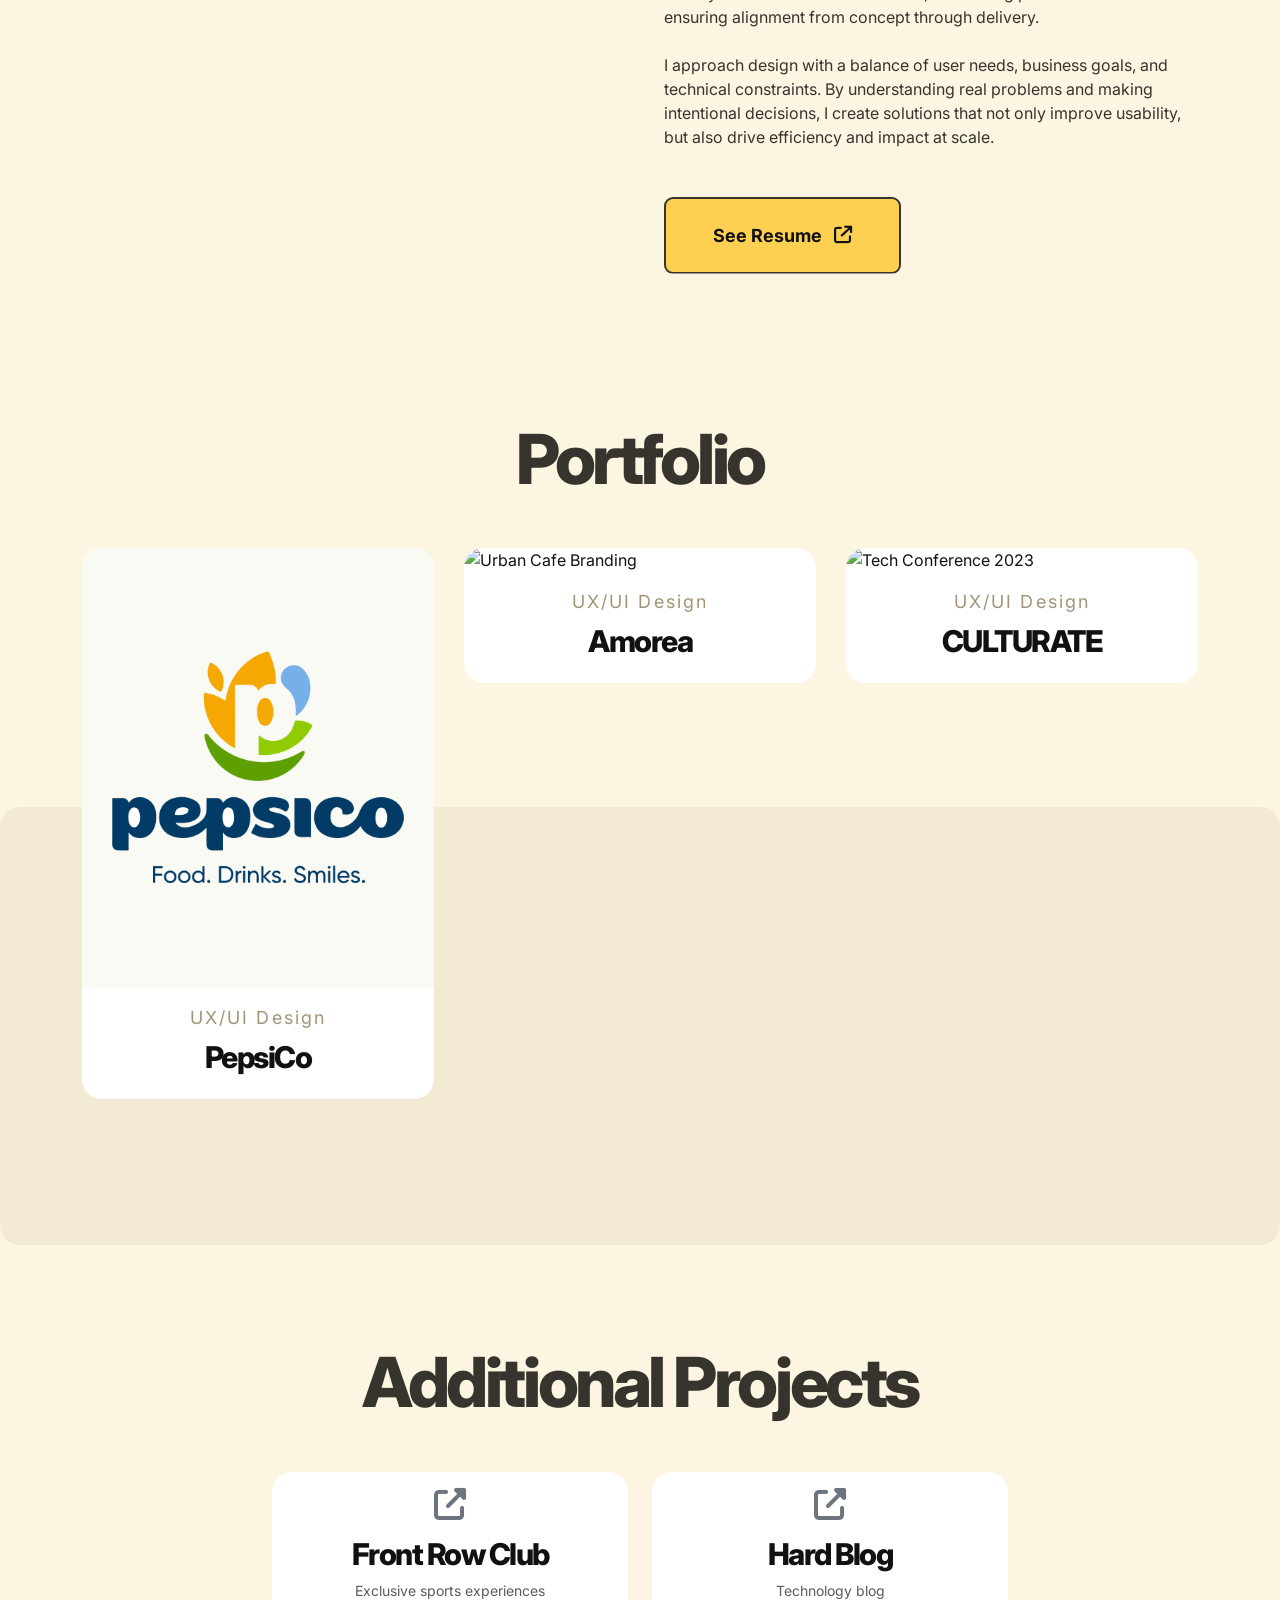
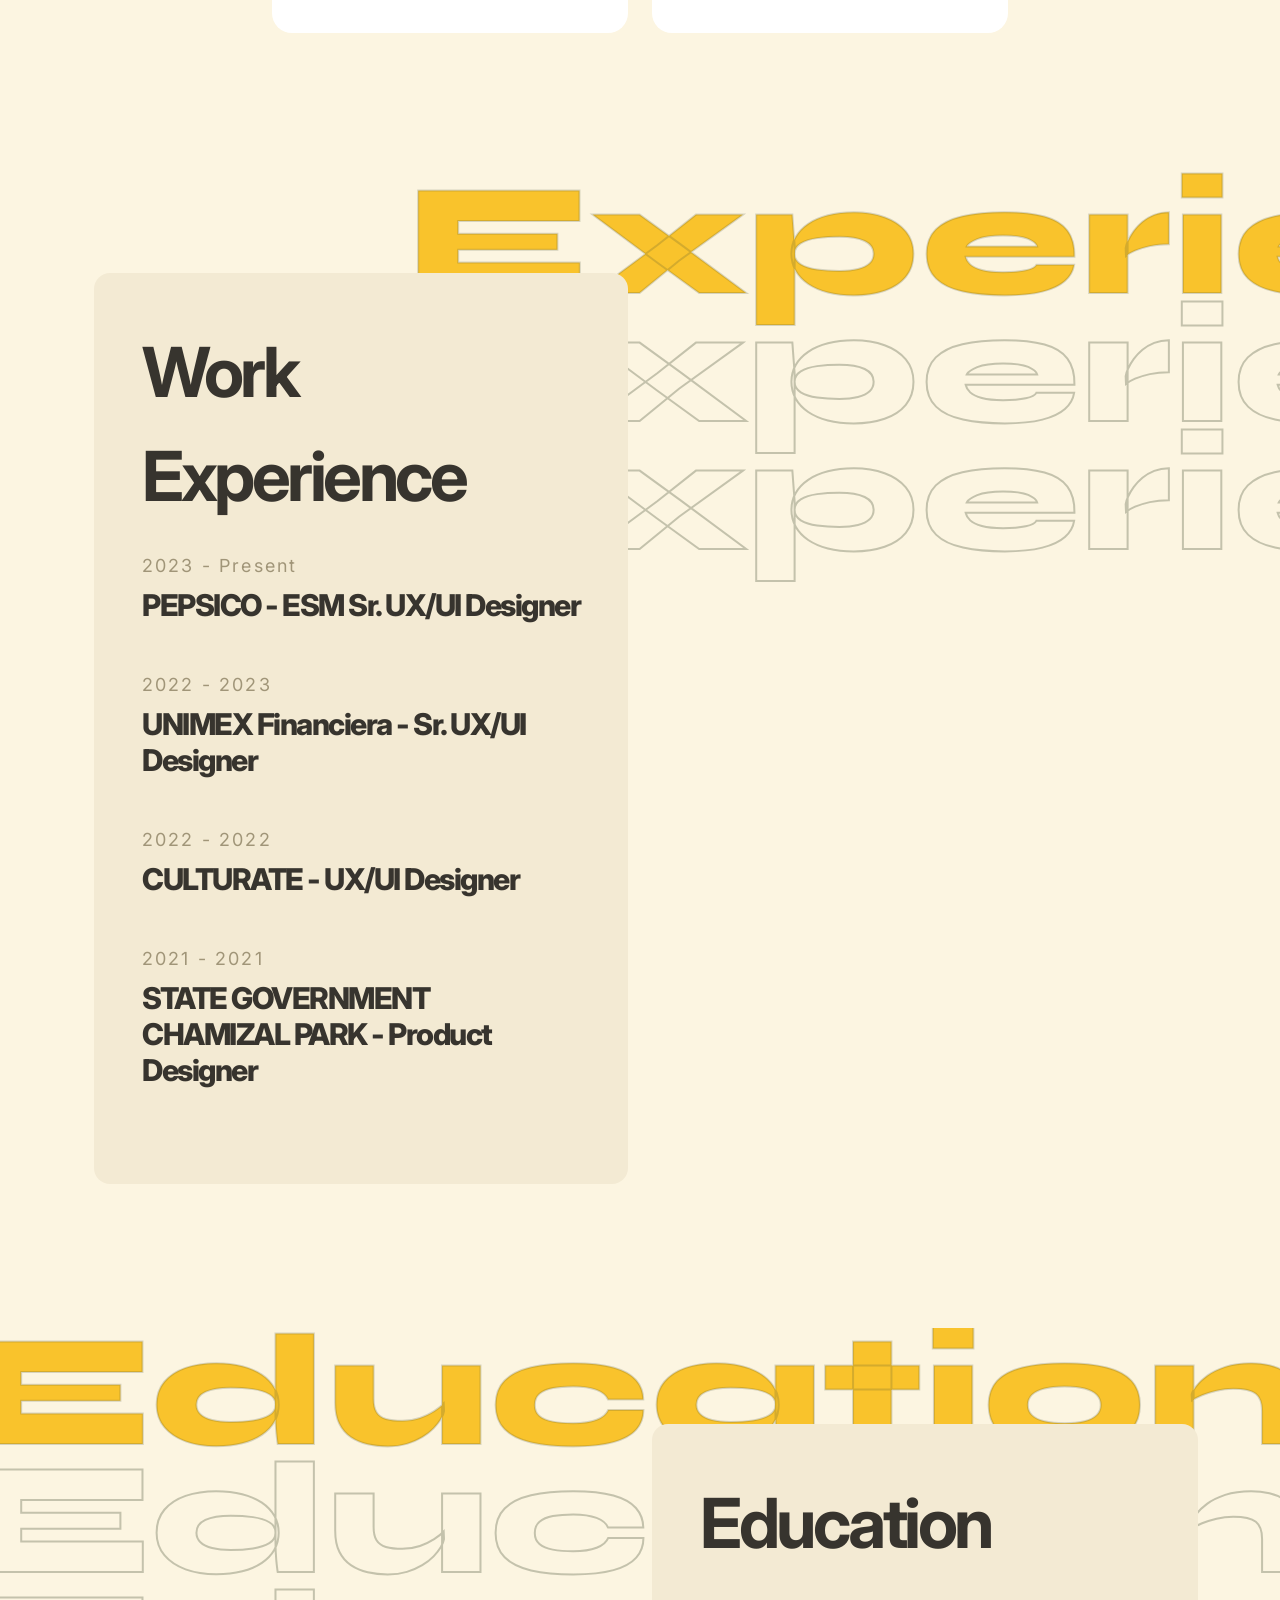
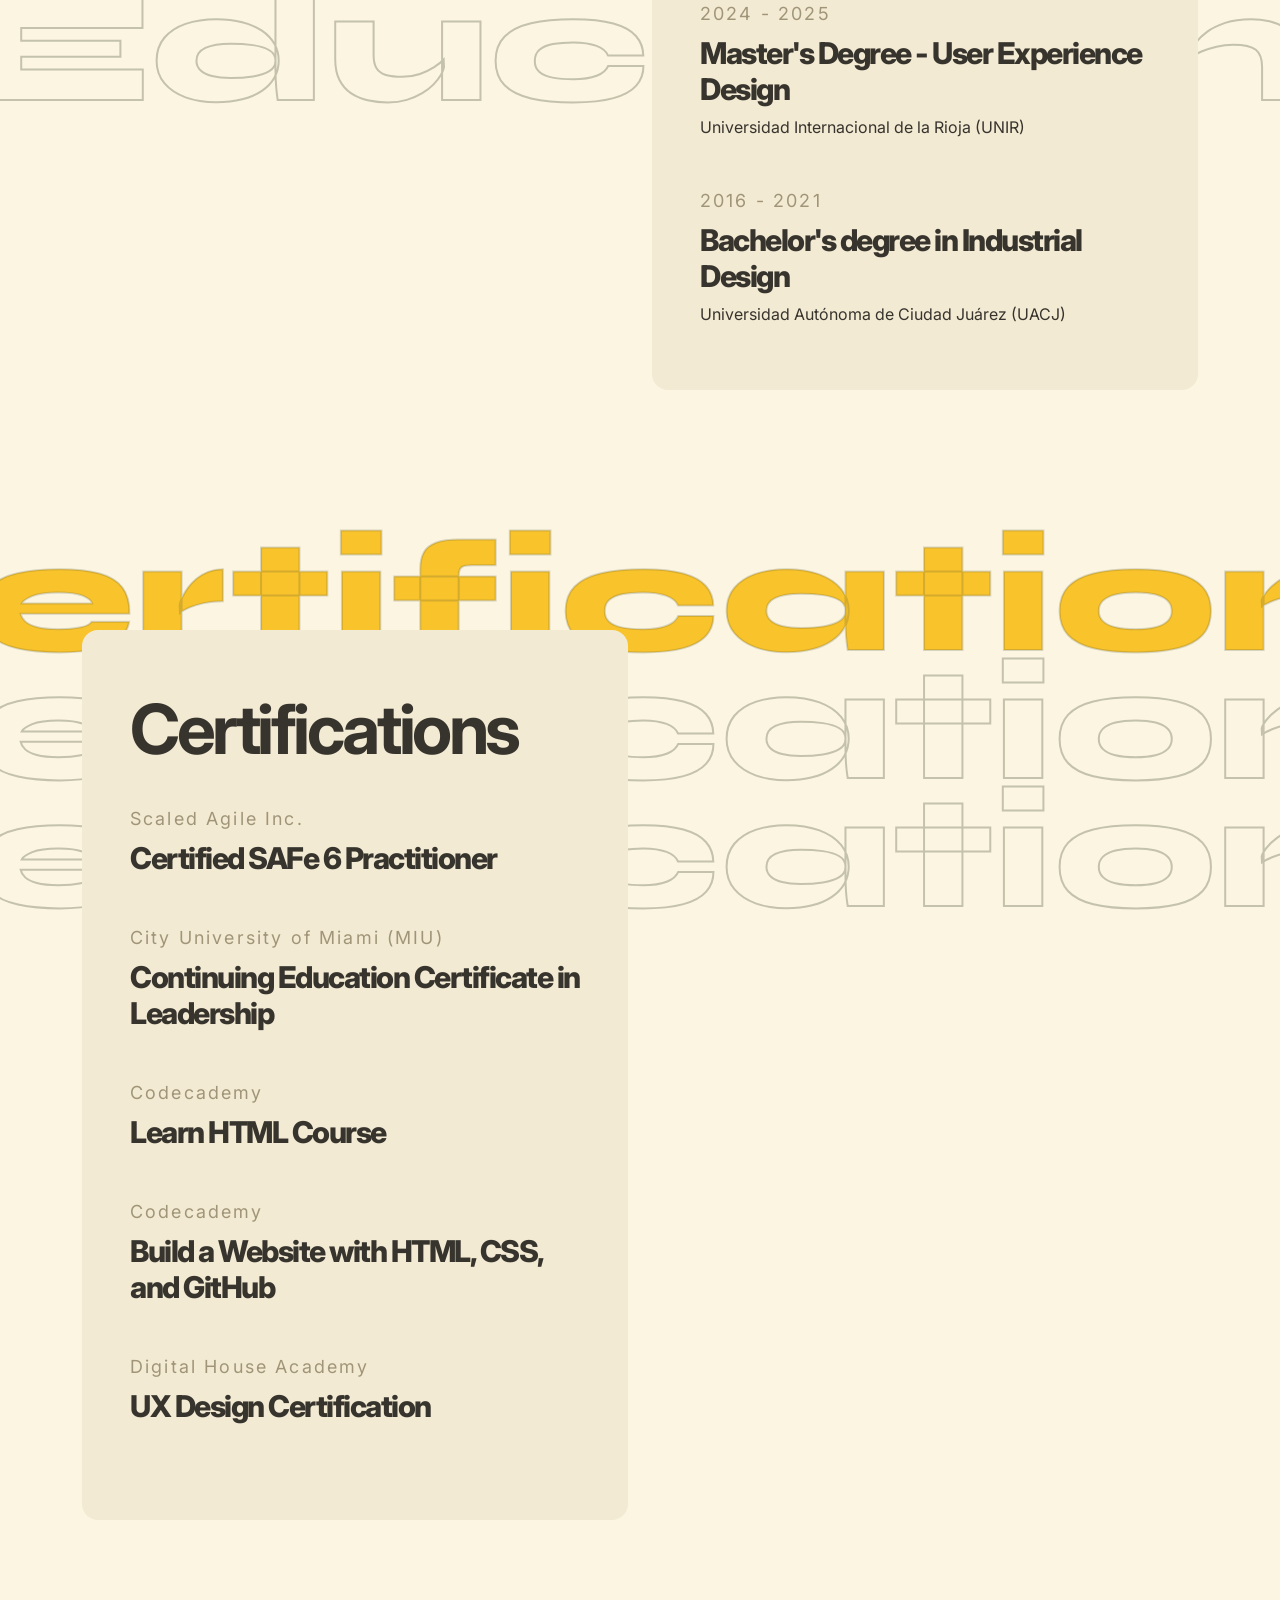
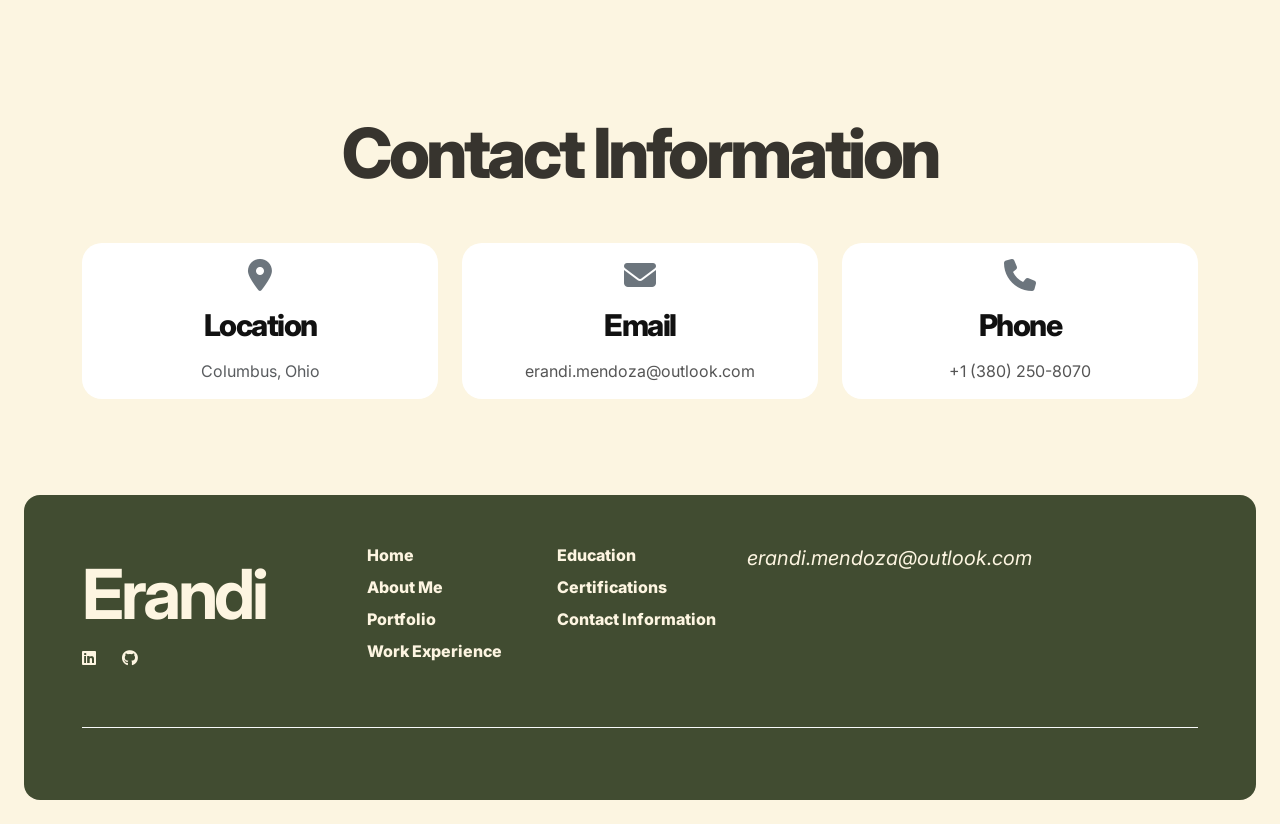
==== commit 49998335: "About me text spacing" ====
--- a/index.html
+++ b/index.html
@@ -282,10 +282,7 @@
             My expertise lies in information architecture, user research, and interaction design, with a strong 
             focus on structuring complex systems into intuitive experiences. I’ve led design efforts and 
             collaborated closely with cross functional teams, influencing product direction and ensuring 
-            alignment from concept through delivery.
-          </p>
-
-          <p class="mb-5">
+            alignment from concept through delivery.<br><br>
             I approach design with a balance of user needs, business goals, and technical constraints. 
             By understanding real problems and making intentional decisions, I create solutions that 
             not only improve usability, but also drive efficiency and impact at scale.
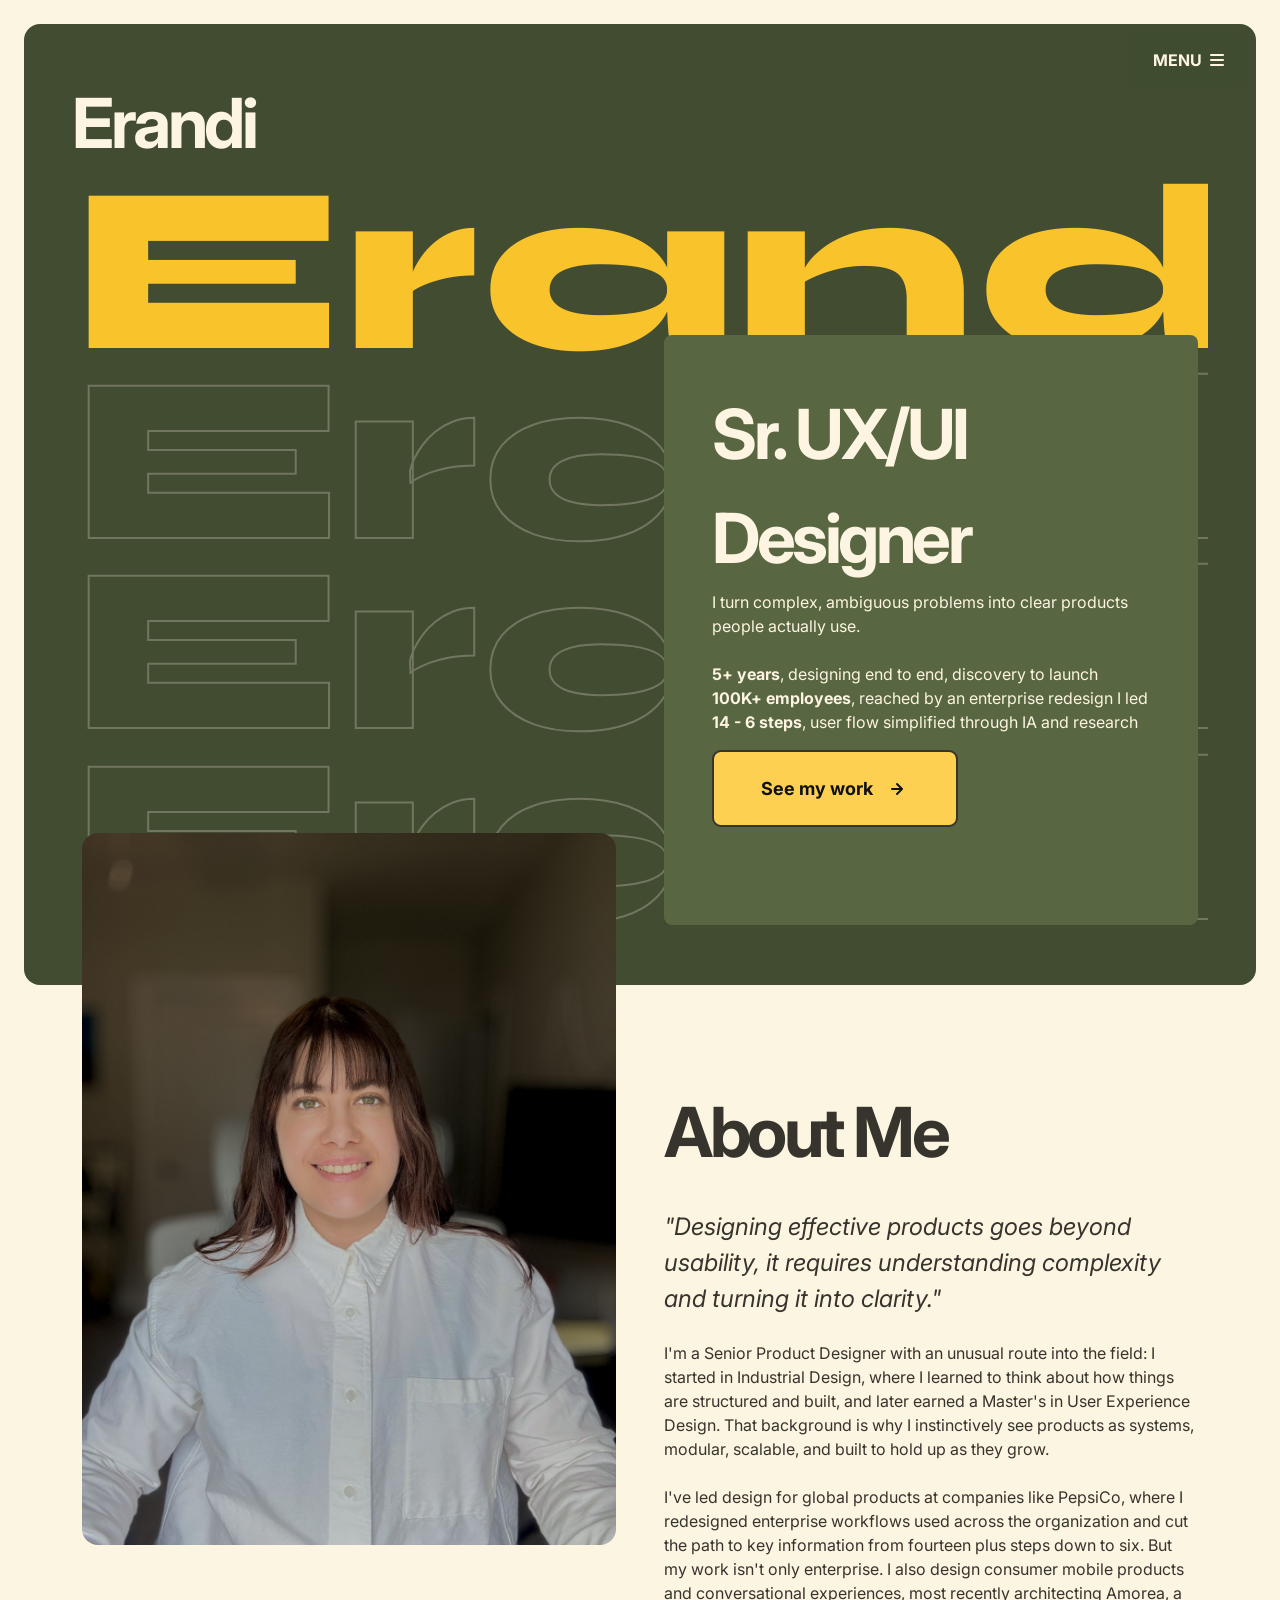
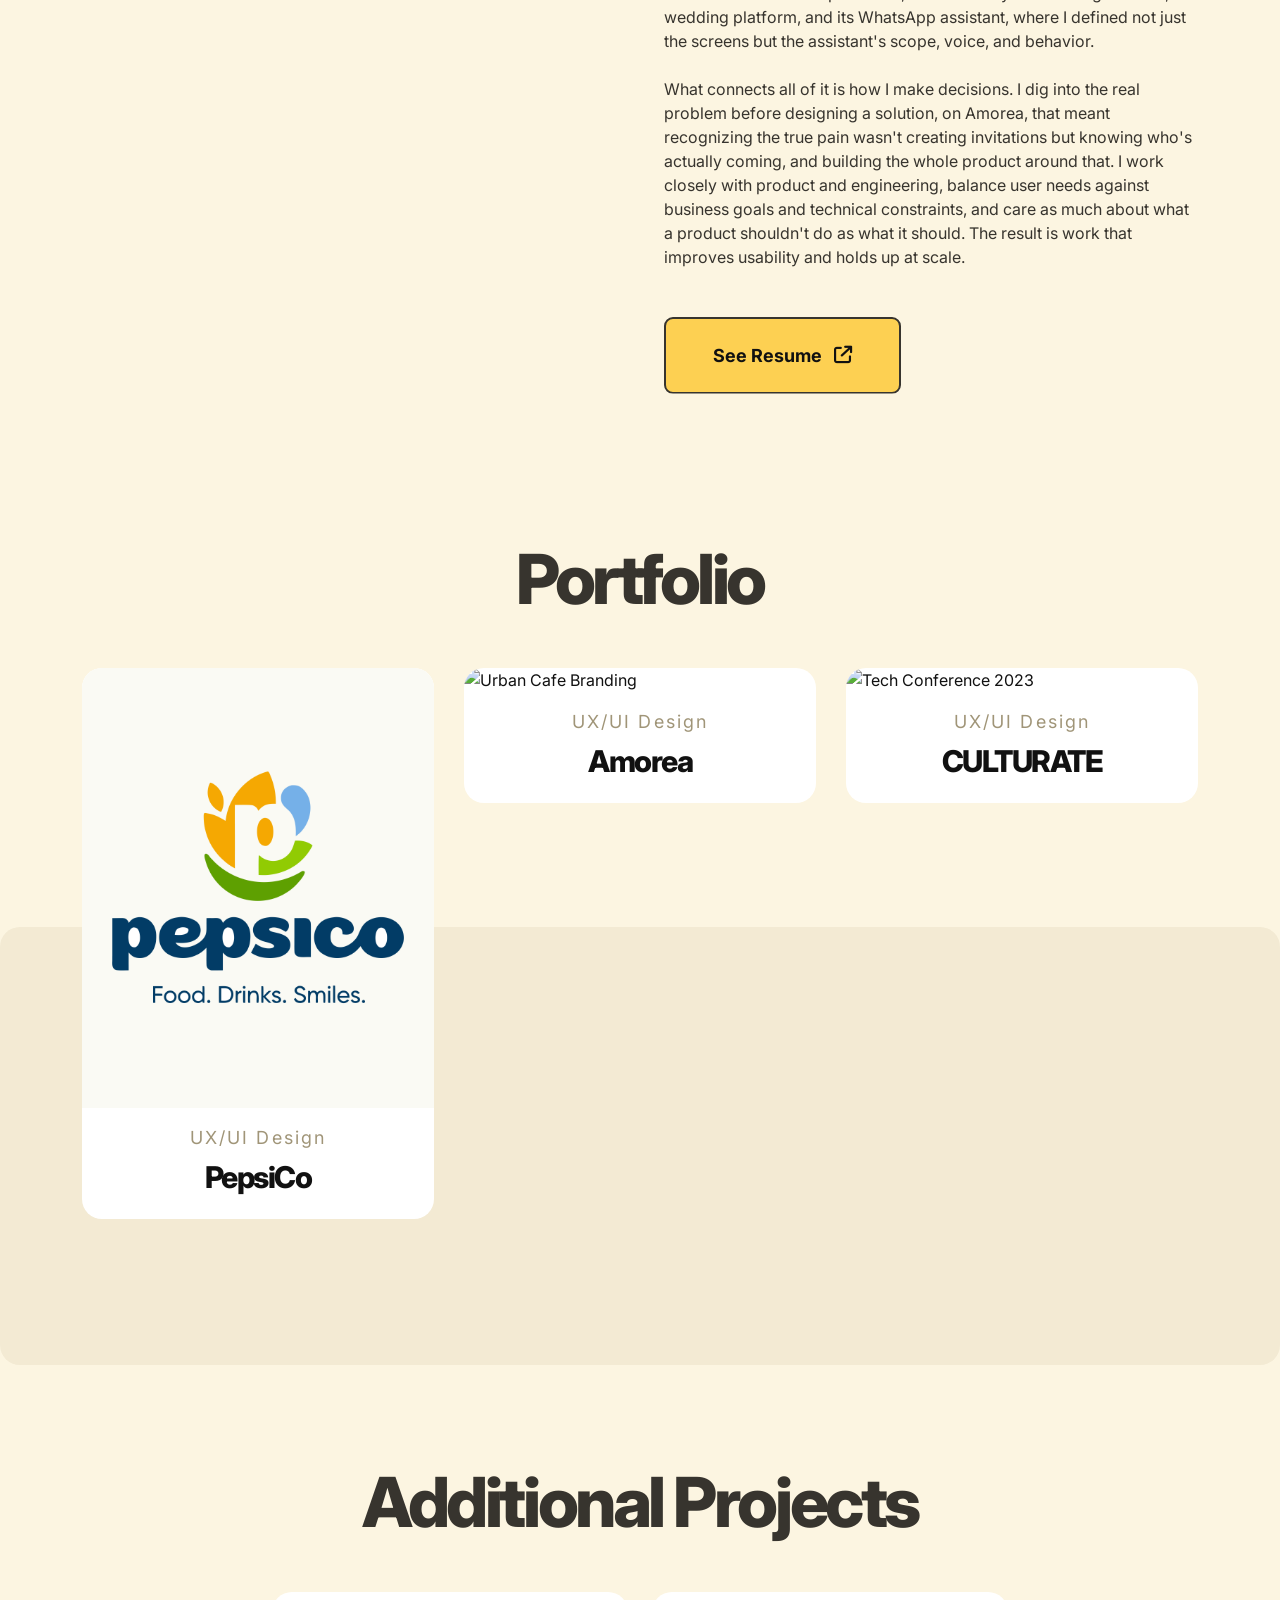
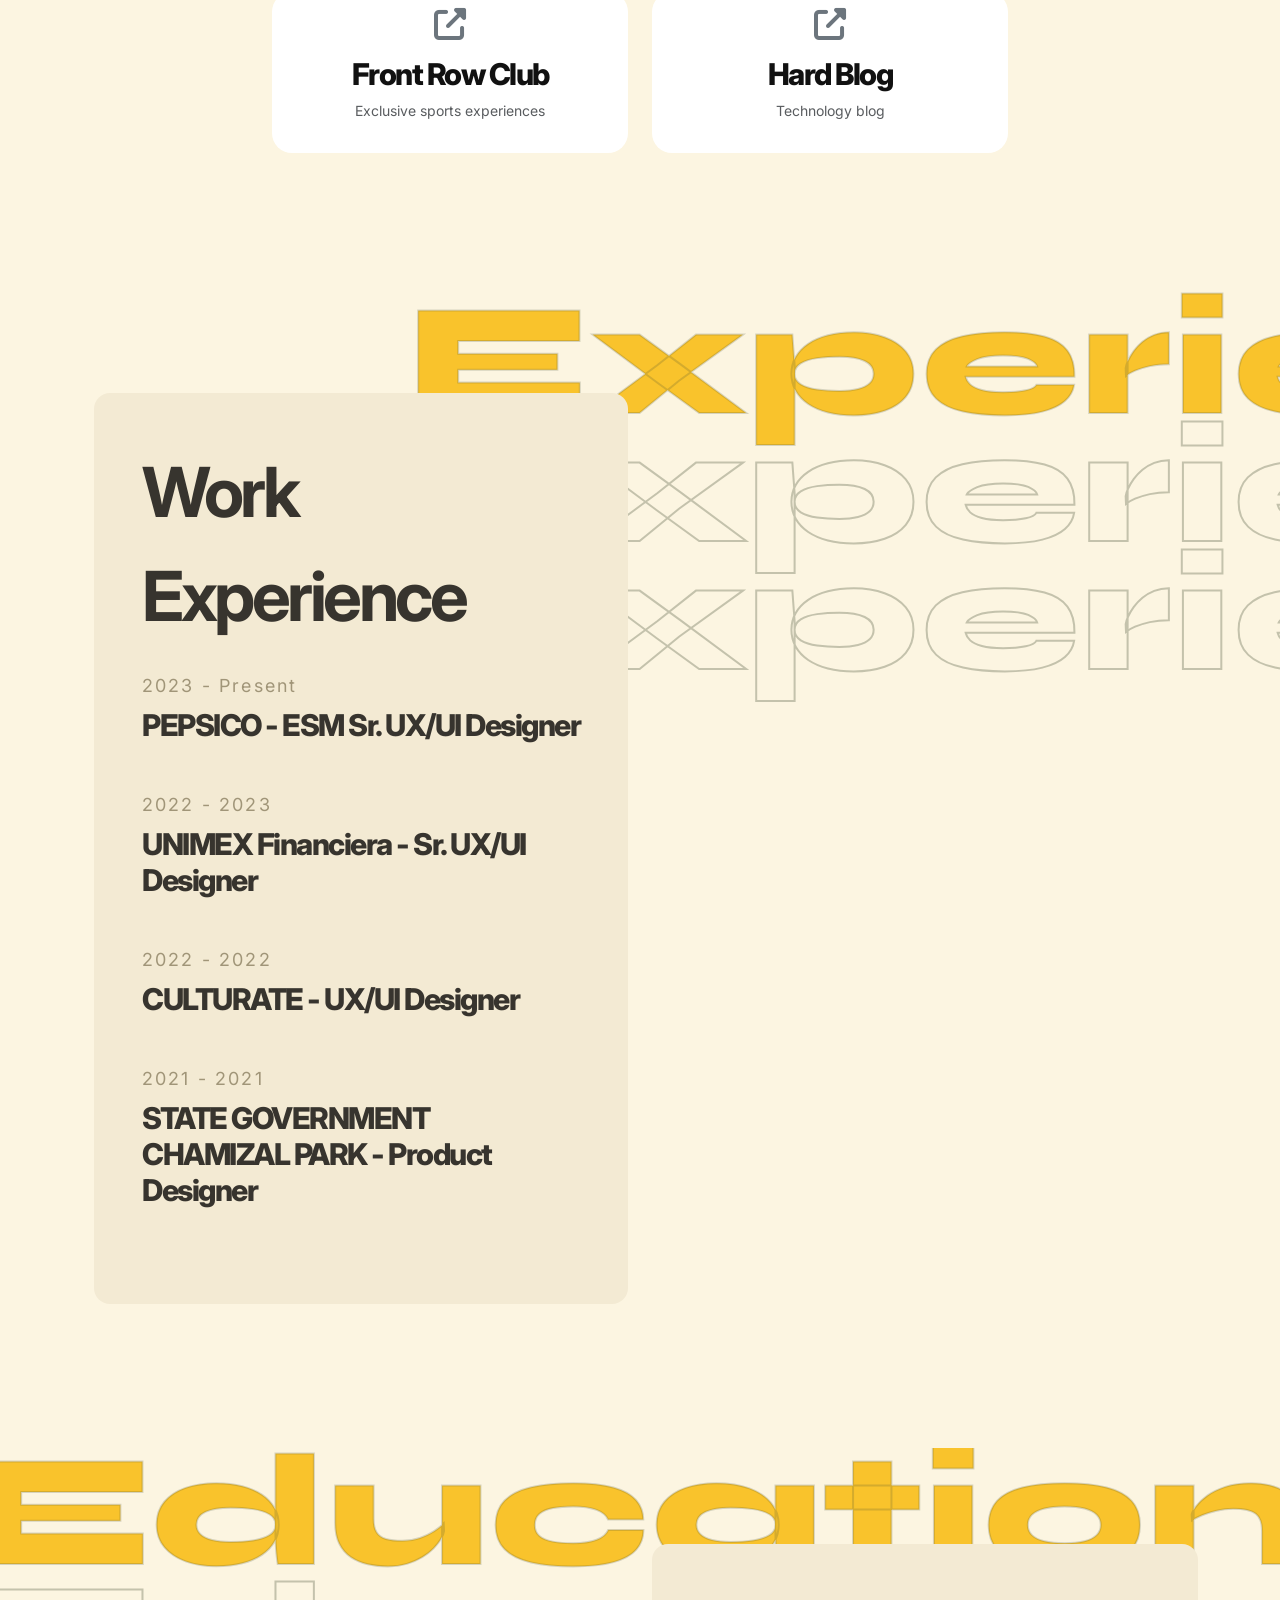
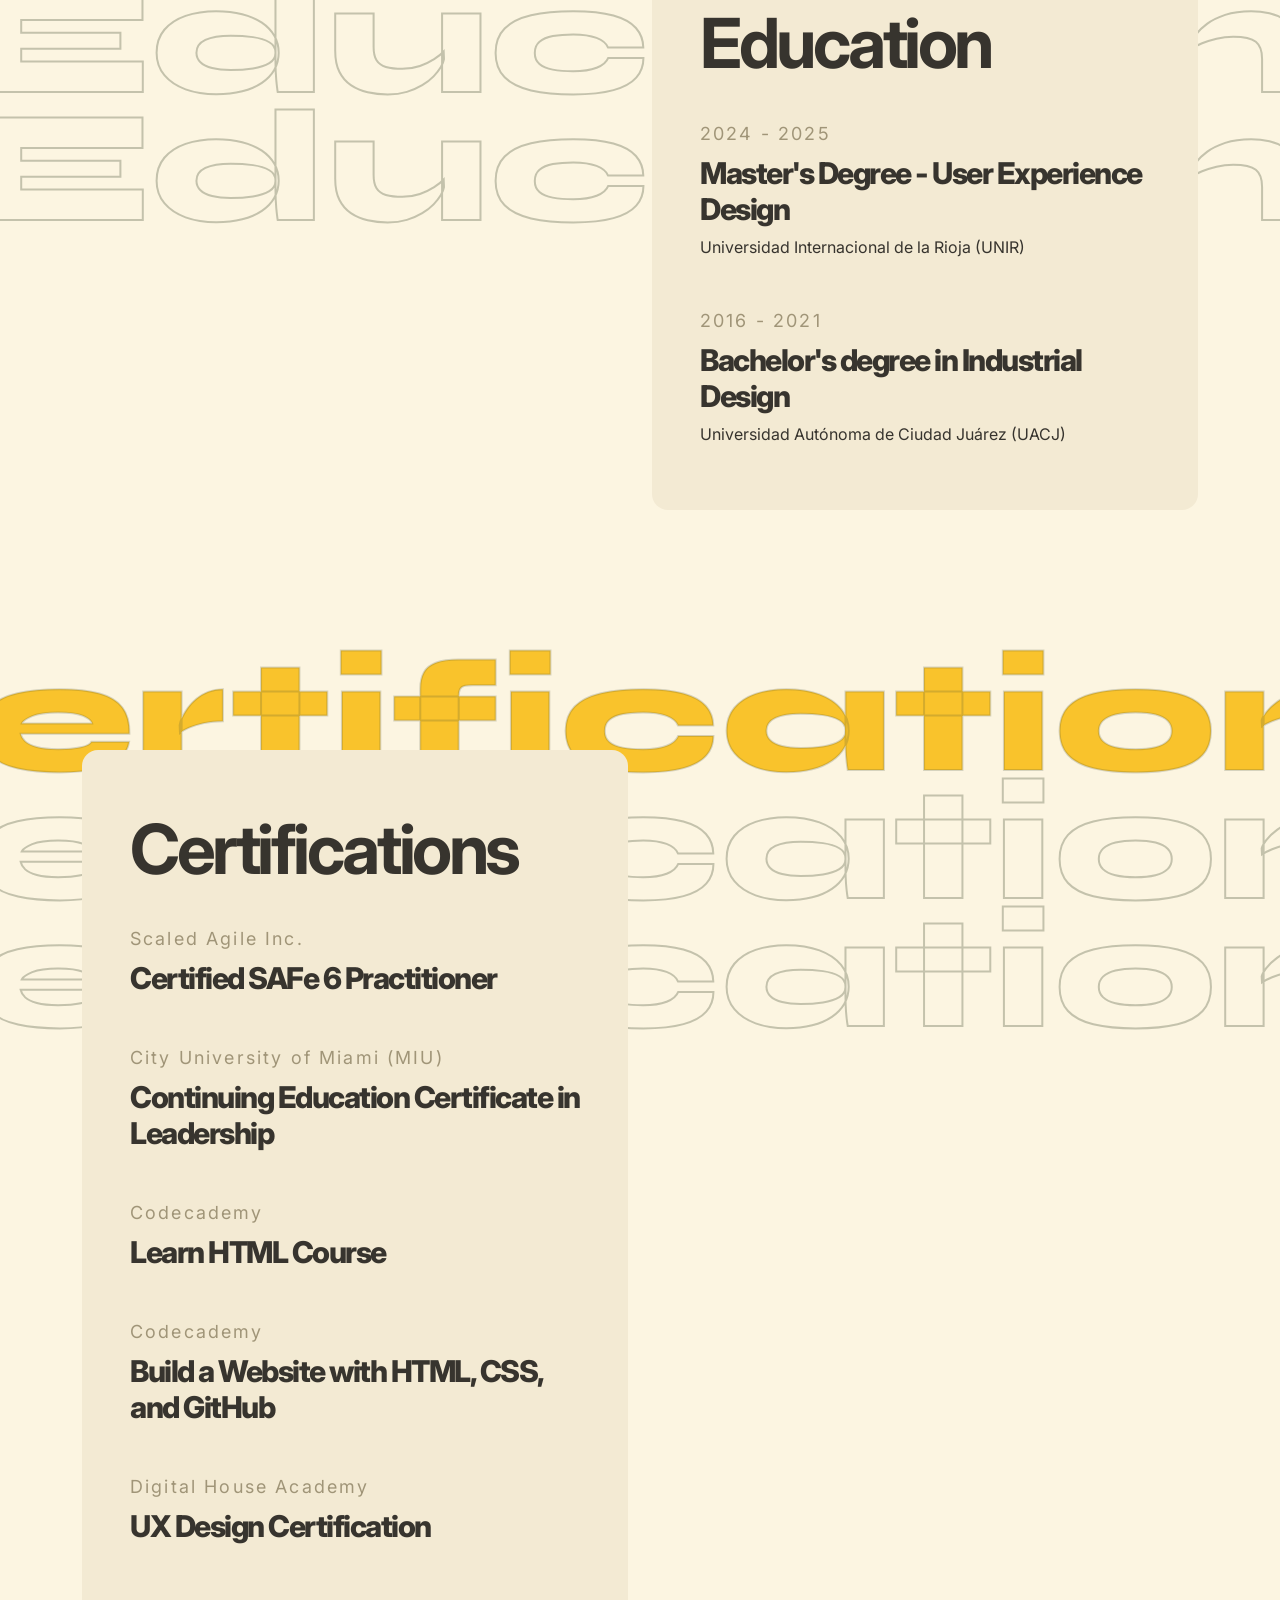
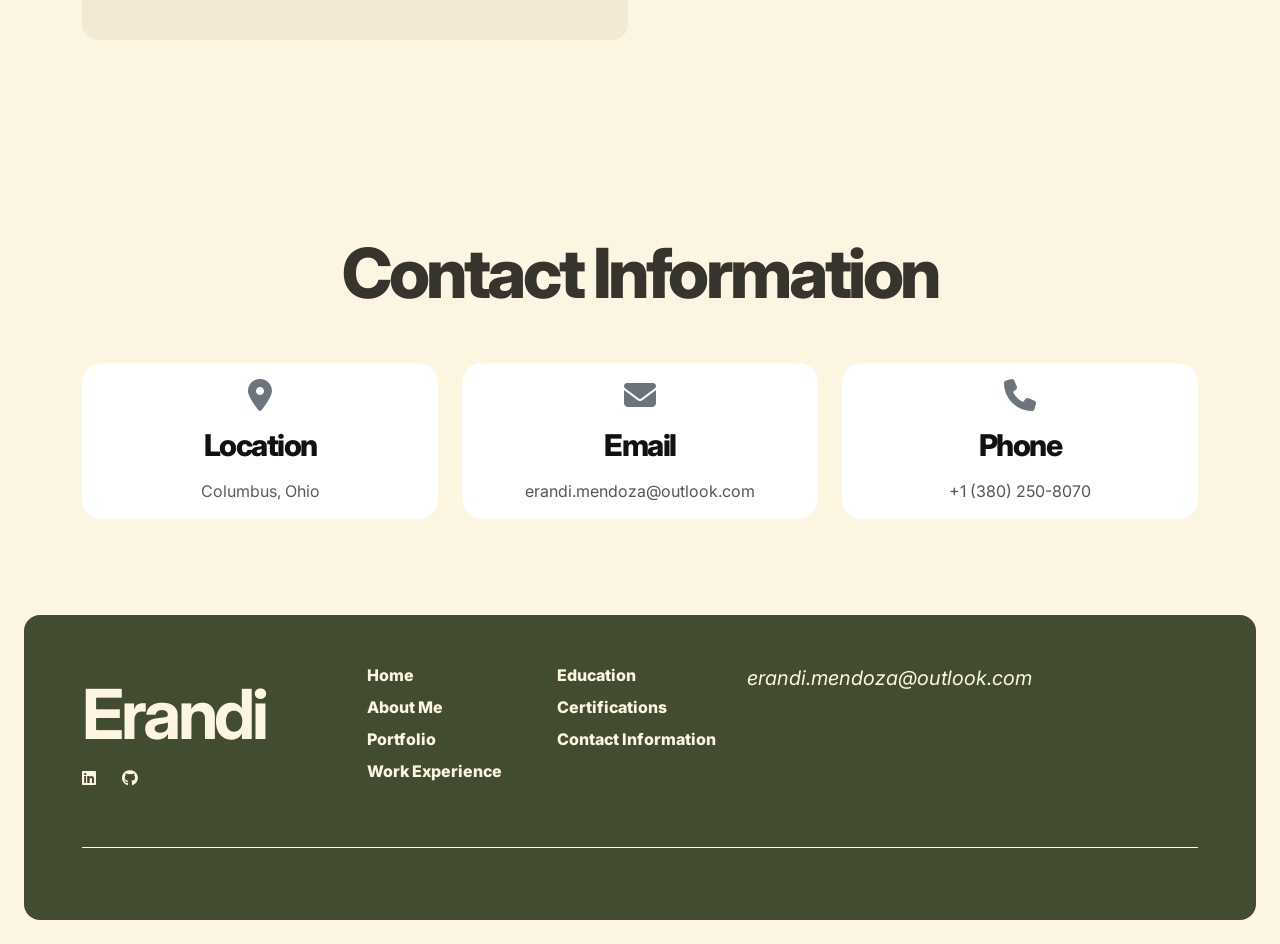
==== commit 4b9ba7ea: "Presentation changes" ====
--- a/index.html
+++ b/index.html
@@ -221,11 +221,11 @@
                     <div class="swiper-slide">
                       <div class="text-light-custom content-title fw-bold">Sr. UX/UI Designer</div>
                       <p class="text-light-custom mb-4">
-                       Driving enterprise transformation through research, systems thinking, and scalable design<br>
+                       I turn complex, ambiguous problems into clear products people actually use.<br>
                        <ul class="list-unstyled">
-                        <li class="text-light-custom">5+ years in UX</li>
-                        <li class="text-light-custom">Led redesign impacting 100K+ employees</li>
-                        <li class="text-light-custom">Reduced user flows from 14+ to 6 steps</li>
+                        <li class="text-light-custom"><strong>5+ years</strong>, designing end to end, discovery to launch</li>
+                        <li class="text-light-custom"><strong>100K+ employees</strong>, reached by an enterprise redesign I led</li>
+                        <li class="text-light-custom"><strong>14 - 6 steps</strong>, user flow simplified through IA and research</li>
                        </ul>
                       </p>
                       <a href="#Portfolio" class="btn-custom">
@@ -273,22 +273,24 @@
             "Designing effective products goes beyond usability, it requires understanding complexity and turning it into clarity."
           </blockquote>
           <p class="mb-4">
-            I’m a Senior UX Designer with a background in Industrial Design and a Master’s 
-            in User Experience Design, specializing in enterprise platforms and large scale digital systems. 
-            I’ve led design initiatives for global products at companies like PepsiCo, where my work has focused 
-            on improving usability, simplifying workflows, and creating scalable design solutions for diverse teams.
+            I'm a Senior Product Designer with an unusual route into the field: I started in Industrial Design, 
+            where I learned to think about how things are structured and built, and later earned a Master's in User 
+            Experience Design. That background is why I instinctively see products as systems, modular, scalable, and built to hold up as they grow.
           </p>
           <p class="mb-5">
-            My expertise lies in information architecture, user research, and interaction design, with a strong 
-            focus on structuring complex systems into intuitive experiences. I’ve led design efforts and 
-            collaborated closely with cross functional teams, influencing product direction and ensuring 
-            alignment from concept through delivery.<br><br>
-            I approach design with a balance of user needs, business goals, and technical constraints. 
-            By understanding real problems and making intentional decisions, I create solutions that 
-            not only improve usability, but also drive efficiency and impact at scale.
+            I've led design for global products at companies like PepsiCo, where I redesigned enterprise workflows used 
+            across the organization and cut the path to key information from fourteen plus steps down to six. But my 
+            work isn't only enterprise. I also design consumer mobile products and conversational experiences, most 
+            recently architecting Amorea, a wedding platform, and its WhatsApp assistant, where I defined not just the 
+            screens but the assistant's scope, voice, and behavior.<br><br>
+            What connects all of it is how I make decisions. I dig into the real problem before designing a solution, 
+            on Amorea, that meant recognizing the true pain wasn't creating invitations but knowing who's actually coming, 
+            and building the whole product around that. I work closely with product and engineering, balance user needs 
+            against business goals and technical constraints, and care as much about what a product shouldn't do as what it should. 
+            The result is work that improves usability and holds up at scale.
           </p>
           
-          <a href="Docs/Erandi Resume.pdf" class="btn btn-custom" target="_blank">
+          <a href="Docs/Erandi CV.pdf" class="btn btn-custom" target="_blank">
             <span> See Resume</span>
             <i class="fa-solid fa-arrow-up-right-from-square"></i>
           </a>
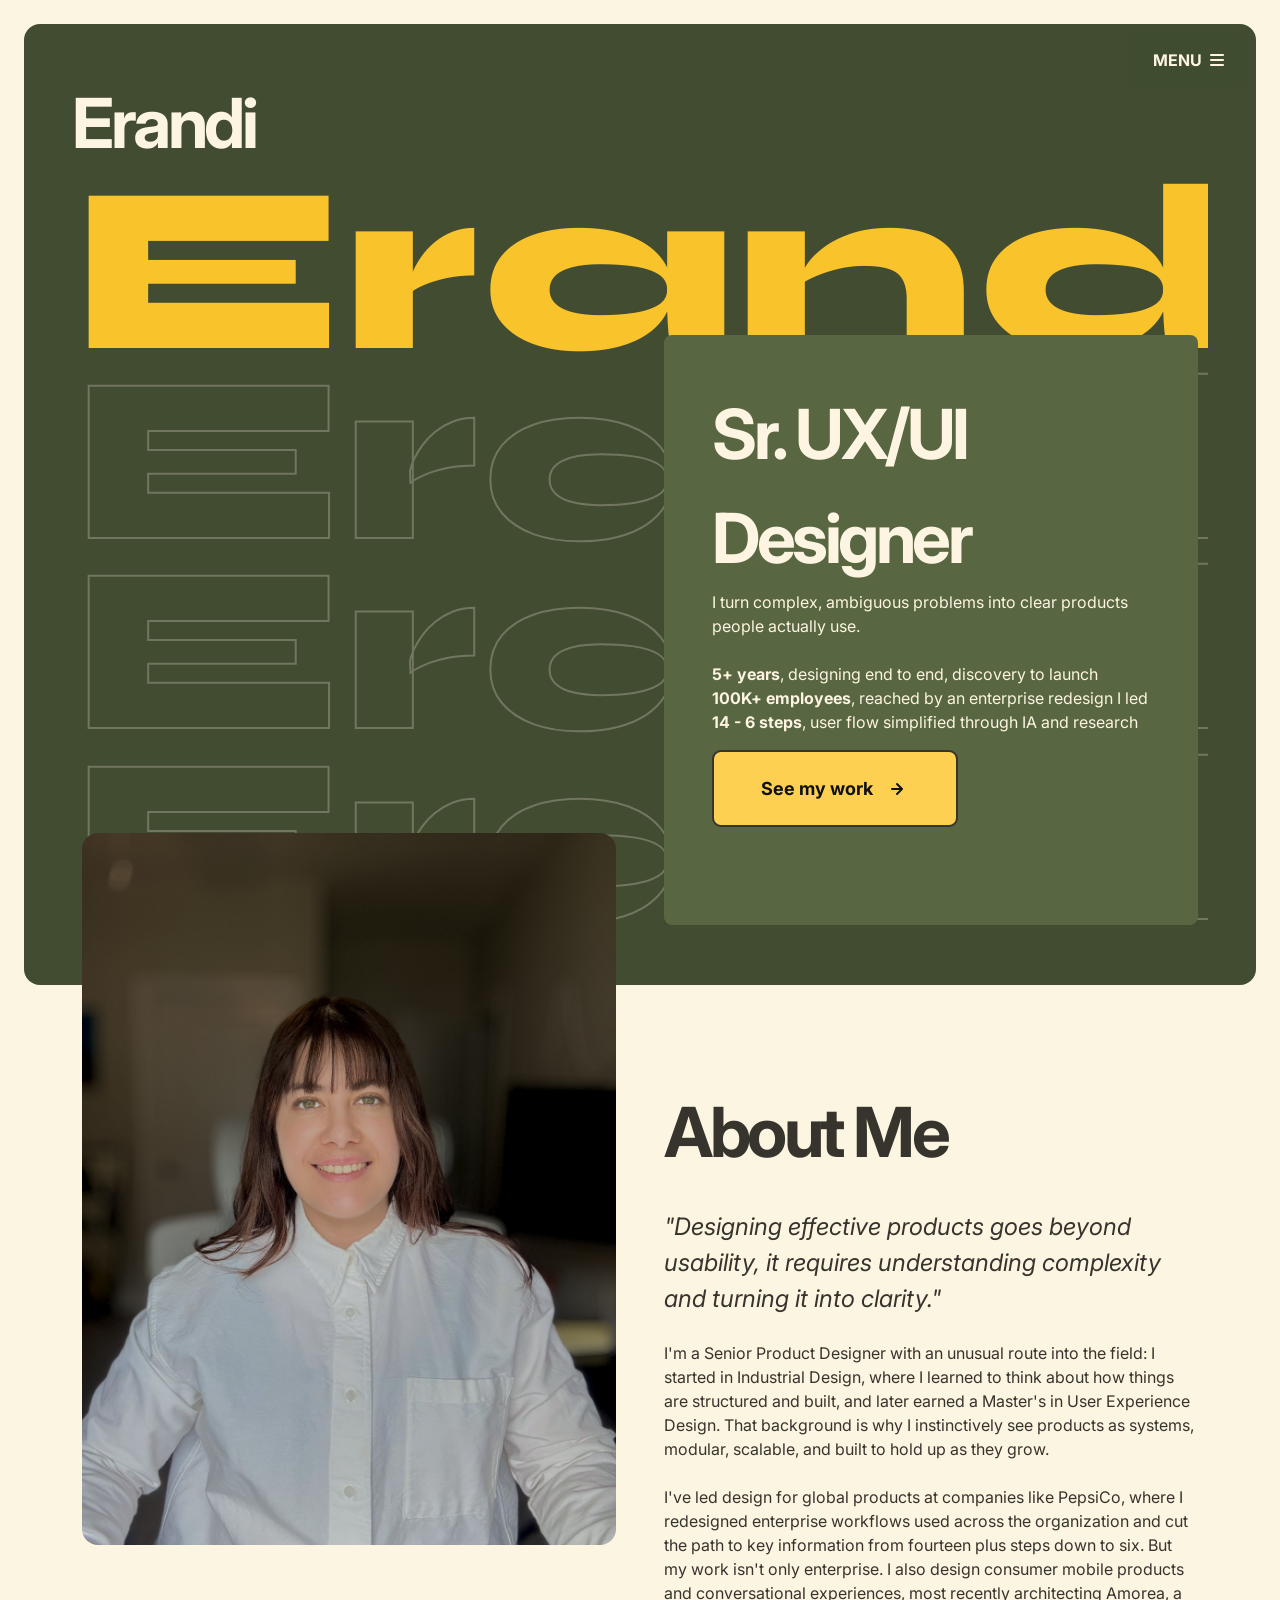
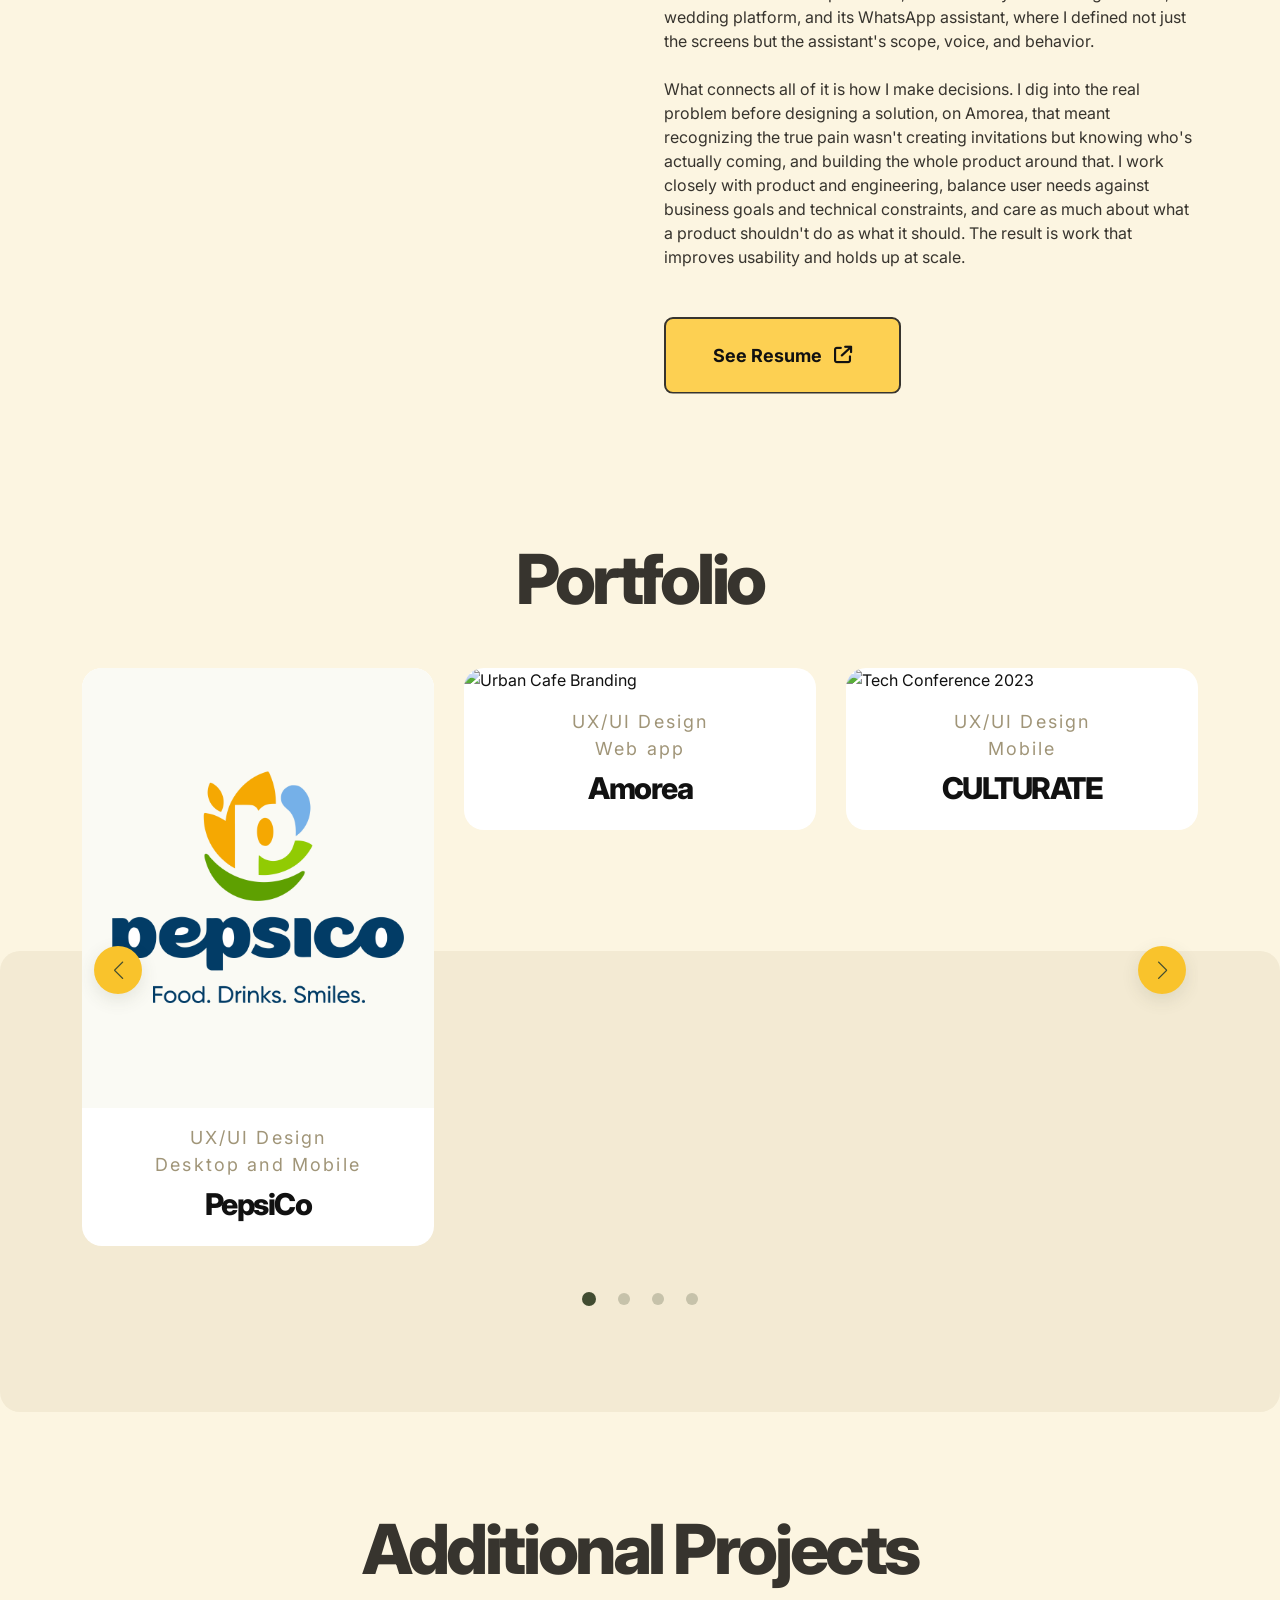
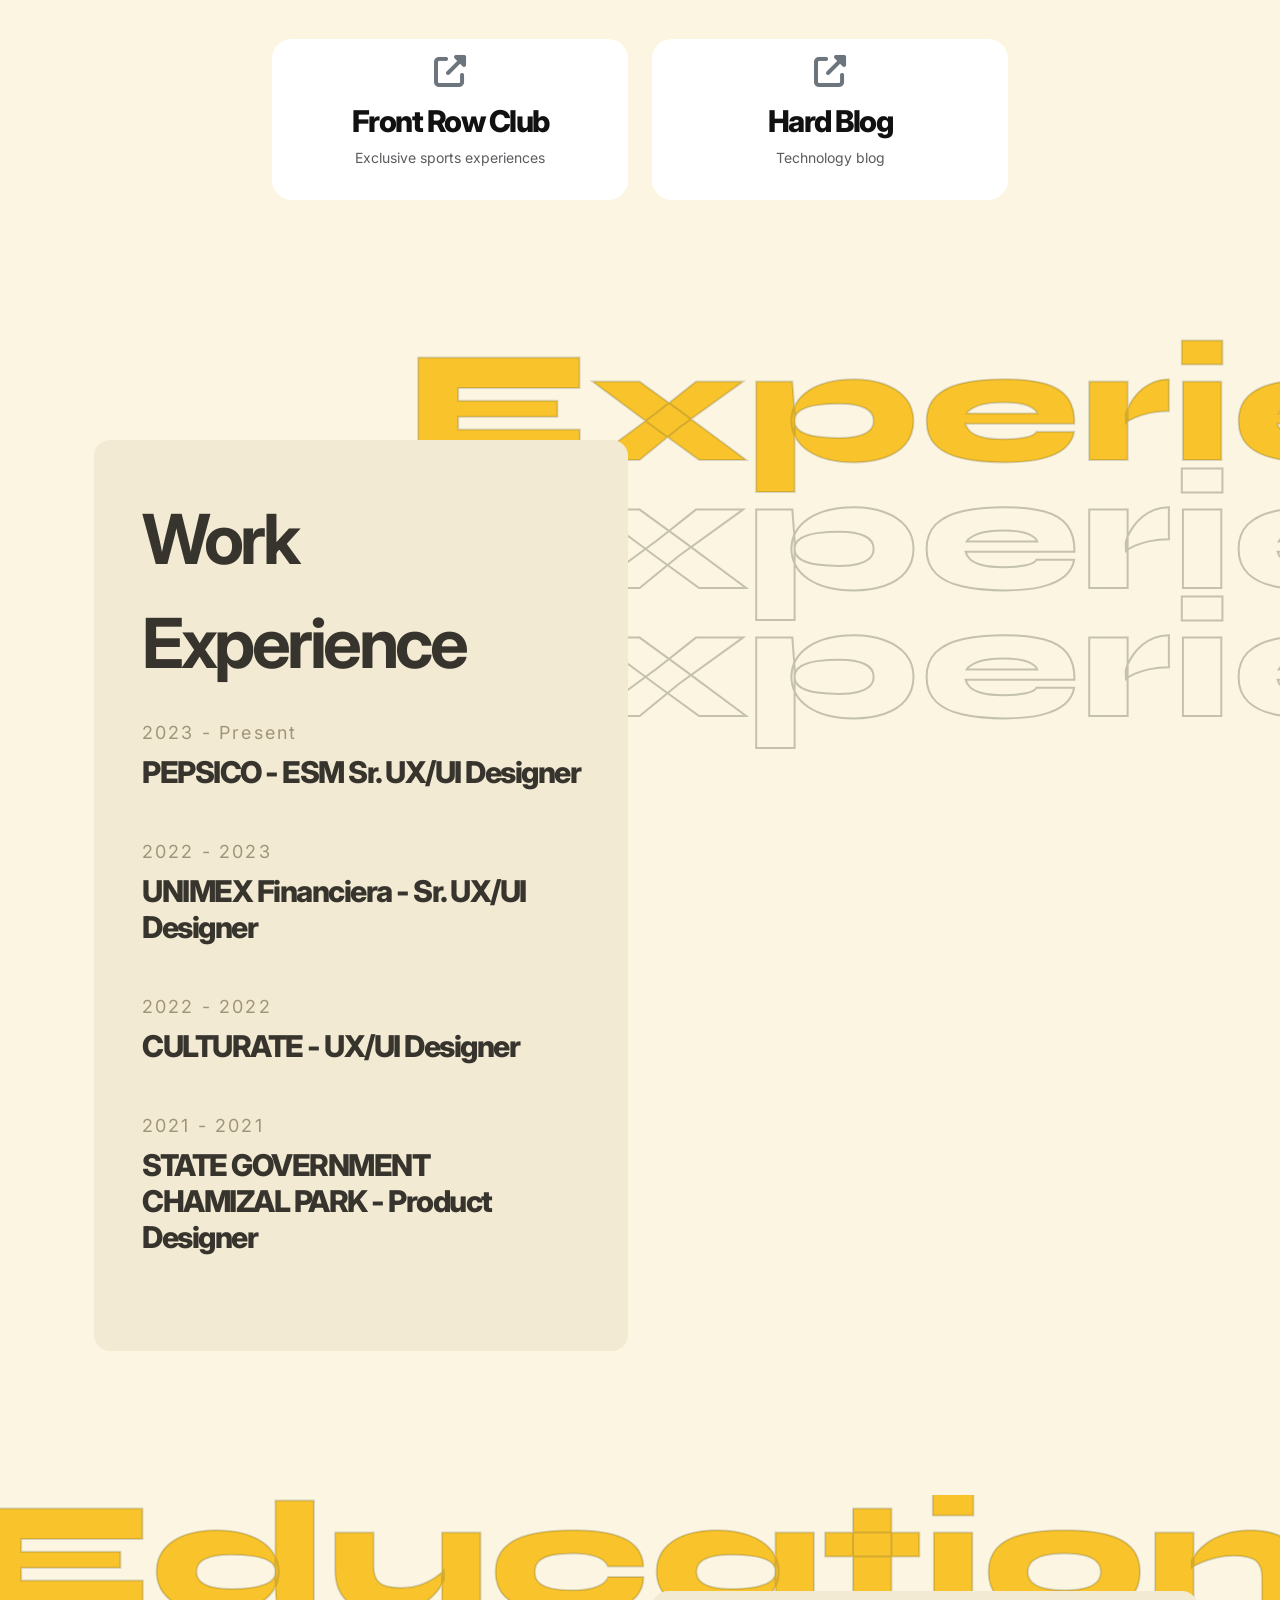
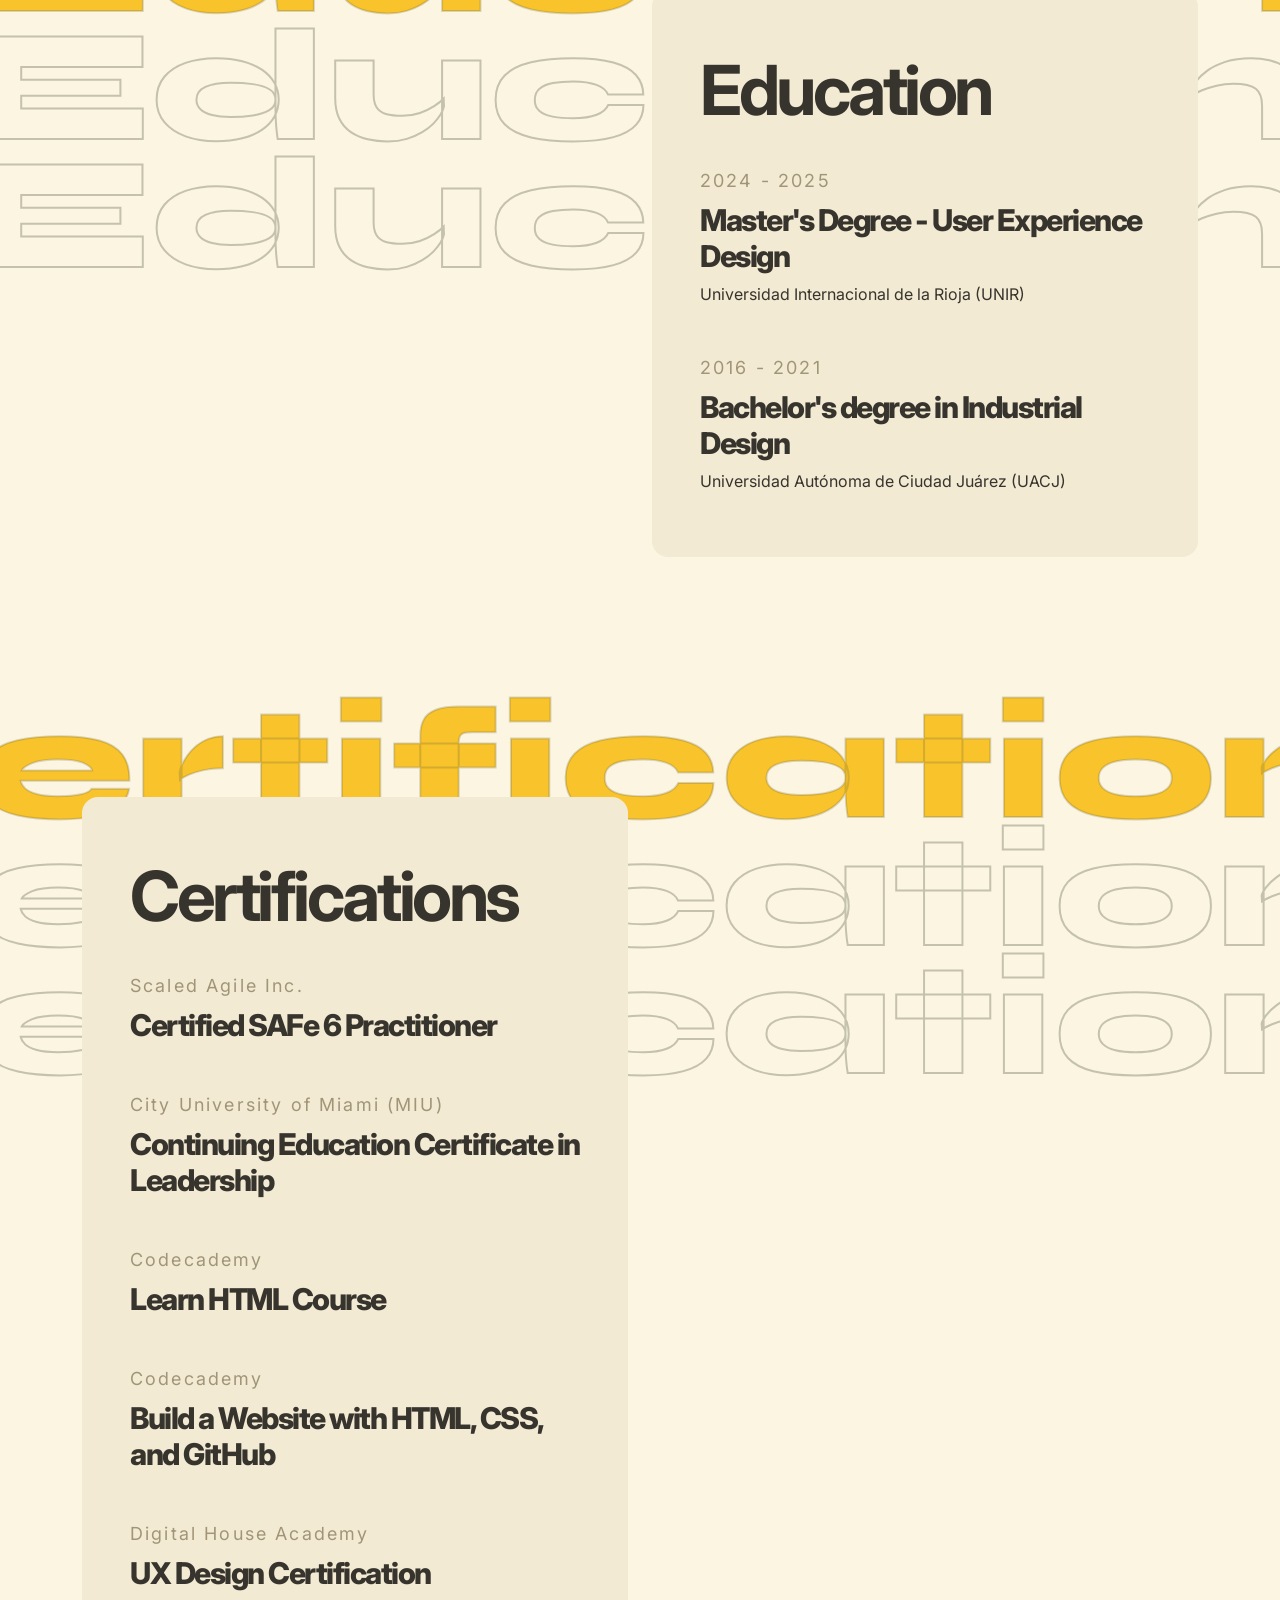
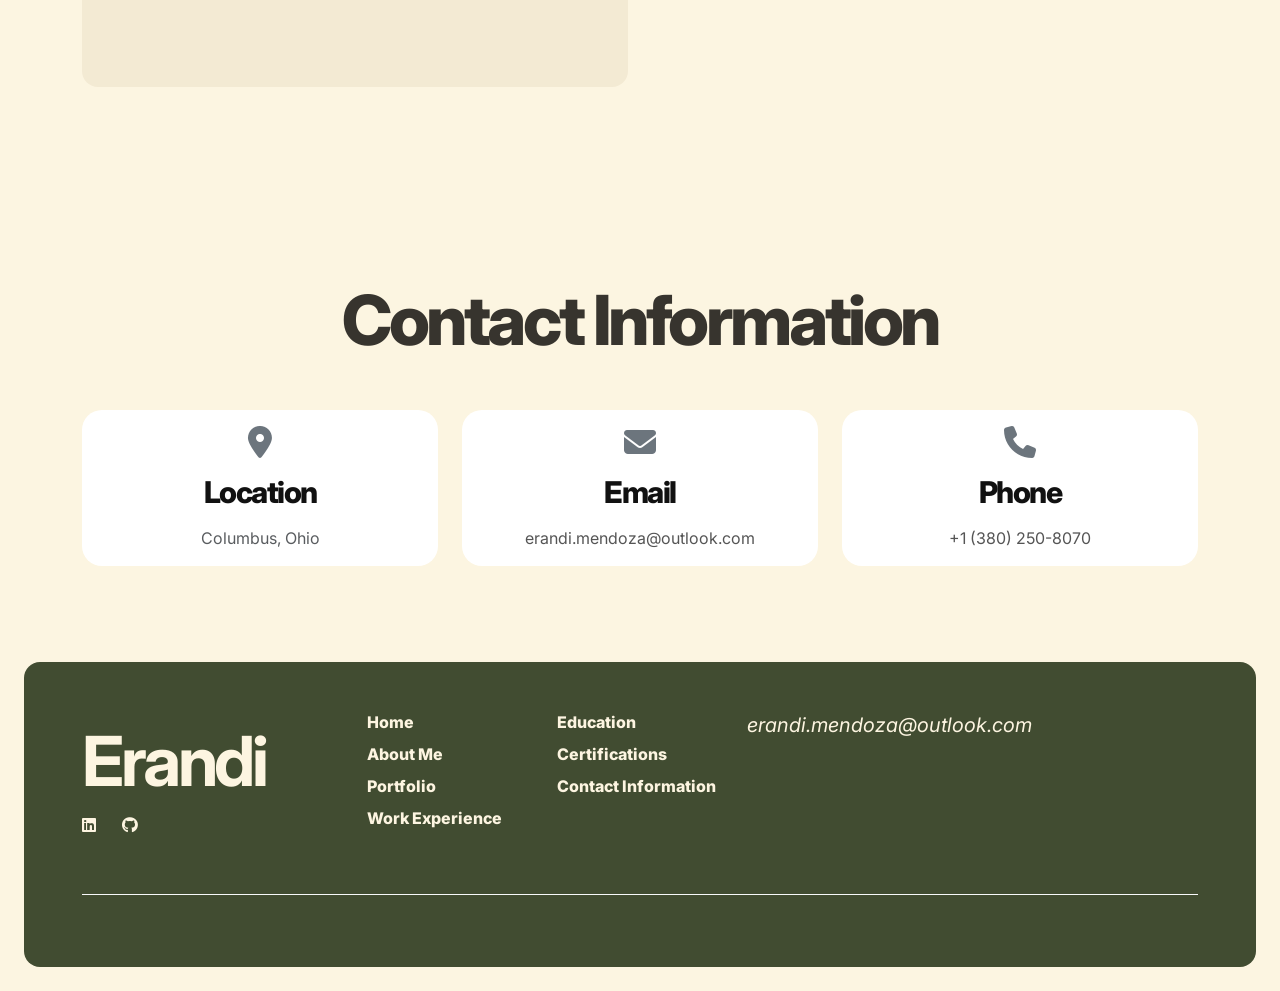
==== commit 7ccb591f: "Cambios proyectos" ====
--- a/index.html
+++ b/index.html
@@ -310,11 +310,11 @@
         <div class="swiper-wrapper">
 
           <div class="swiper-slide">
-            <a href="project-pepsico.html" class="portfolio-link" style="text-decoration: none; color: inherit;">
+            <a href="project-pepsico.html" class="portfolio-link">
               <div class="card card-custom">
                 <img src="images/Pepsi logo.png" class="img-fluid" alt="PepsiCo" />
                 <div class="card-body text-center">
-                  <div class="date-text mb-2">UX/UI Design</div>
+                  <div class="date-text mb-2">UX/UI Design <br>Desktop and Mobile</div>
                   <h3 class="subtitle">PepsiCo</h3>
                 </div>
               </div>
@@ -322,11 +322,11 @@
           </div>
 
           <div class="swiper-slide">
-            <a href="project-amorea.html" class="portfolio-link" style="text-decoration: none; color: inherit;">
+            <a href="project-amorea.html" class="portfolio-link">
               <div class="card card-custom">
                 <img src="images/Amorea.png" class="img-fluid" alt="Urban Cafe Branding" />
                 <div class="card-body text-center">
-                  <div class="date-text mb-2">UX/UI Design</div>
+                  <div class="date-text mb-2">UX/UI Design <br>Web app</div>
                   <h3 class="subtitle">Amorea</h3>
                 </div>
               </div>
@@ -334,19 +334,35 @@
           </div>
 
           <div class="swiper-slide">
-            <a href="project-culturate.html" class="portfolio-link" style="text-decoration: none; color: inherit;">
+            <a href="project-culturate.html" class="portfolio-link">
               <div class="card card-custom">
                 <img src="images/Culturate.png" class="img-fluid" alt="Tech Conference 2023" />
                 <div class="card-body text-center">
-                  <div class="date-text mb-2">UX/UI Design</div>
+                  <div class="date-text mb-2">UX/UI Design <br>Mobile</div>
                   <h3 class="subtitle">CULTURATE</h3>
                 </div>
               </div>
             </a>
           </div>
 
-        <!-- Add Pagination -->
+          <div class="swiper-slide">
+            <a href="project-kuk.html" class="portfolio-link">
+              <div class="card card-custom">
+                <img src="images/Kuk_Porfolio.png" class="img-fluid" alt="Tech Conference 2023" />
+                <div class="card-body text-center">
+                  <div class="date-text mb-2">UX/UI Design <br> Mobile</div>
+                  <h3 class="subtitle">kuk</h3>
+                </div>
+              </div>
+            </a>
+          </div>
+
+        </div>
+        <!-- Pagination centered below cards -->
         <div class="swiper-pagination"></div>
+        <!-- Navigation arrows (visual cue that there are more cards) -->
+        <div class="swiper-button-prev" aria-label="Previous"></div>
+        <div class="swiper-button-next" aria-label="Next"></div>
       </div>
     </div>
   </section>
--- a/style.css
+++ b/style.css
@@ -455,6 +455,68 @@
     font-size: 20px;
 }
 
+/* Works swiper specific adjustments */
+.worksSwiper {
+    position: relative;
+    padding-bottom: 70px;
+}
+
+/* Note: visual cue implemented via the actual navigation buttons; removed extra pseudo-element to avoid duplicates */
+
+/* Center pagination dots below the cards (section center) */
+.worksSwiper .swiper-pagination {
+    position: absolute;
+    left: 0;
+    right: 0;
+    bottom: 10px;
+    display: flex;
+    justify-content: center;
+    align-items: center;
+    gap: 14px;
+    z-index: 6;
+}
+
+.worksSwiper .swiper-pagination-bullet {
+    width: 12px;
+    height: 12px;
+    background: rgba(65,76,49,0.25);
+    opacity: 1;
+    border-radius: 50%;
+    transition: all 0.2s ease;
+}
+
+.worksSwiper .swiper-pagination-bullet-active {
+    background: var(--primary-color);
+    width: 14px;
+    height: 14px;
+}
+
+/* Style left and right swiper nav in the works section as circular yellow buttons */
+.worksSwiper .swiper-button-prev,
+.worksSwiper .swiper-button-next {
+    width: 48px;
+    height: 48px;
+    background: var(--secondary-color);
+    color: var(--primary-color);
+    border-radius: 50%;
+    display: flex;
+    align-items: center;
+    justify-content: center;
+    box-shadow: 0 6px 18px rgba(65,76,49,0.12);
+    z-index: 7;
+    top: 50%;
+    transform: translateY(-50%);
+}
+
+.worksSwiper .swiper-button-prev { left: 12px; }
+.worksSwiper .swiper-button-next { right: 12px; }
+
+.worksSwiper .swiper-button-prev::after,
+.worksSwiper .swiper-button-next::after {
+    color: var(--primary-color);
+    font-size: 18px;
+}
+
 @media (max-width: 1199.98px) {
     .section-title {
         font-size: 120px;
